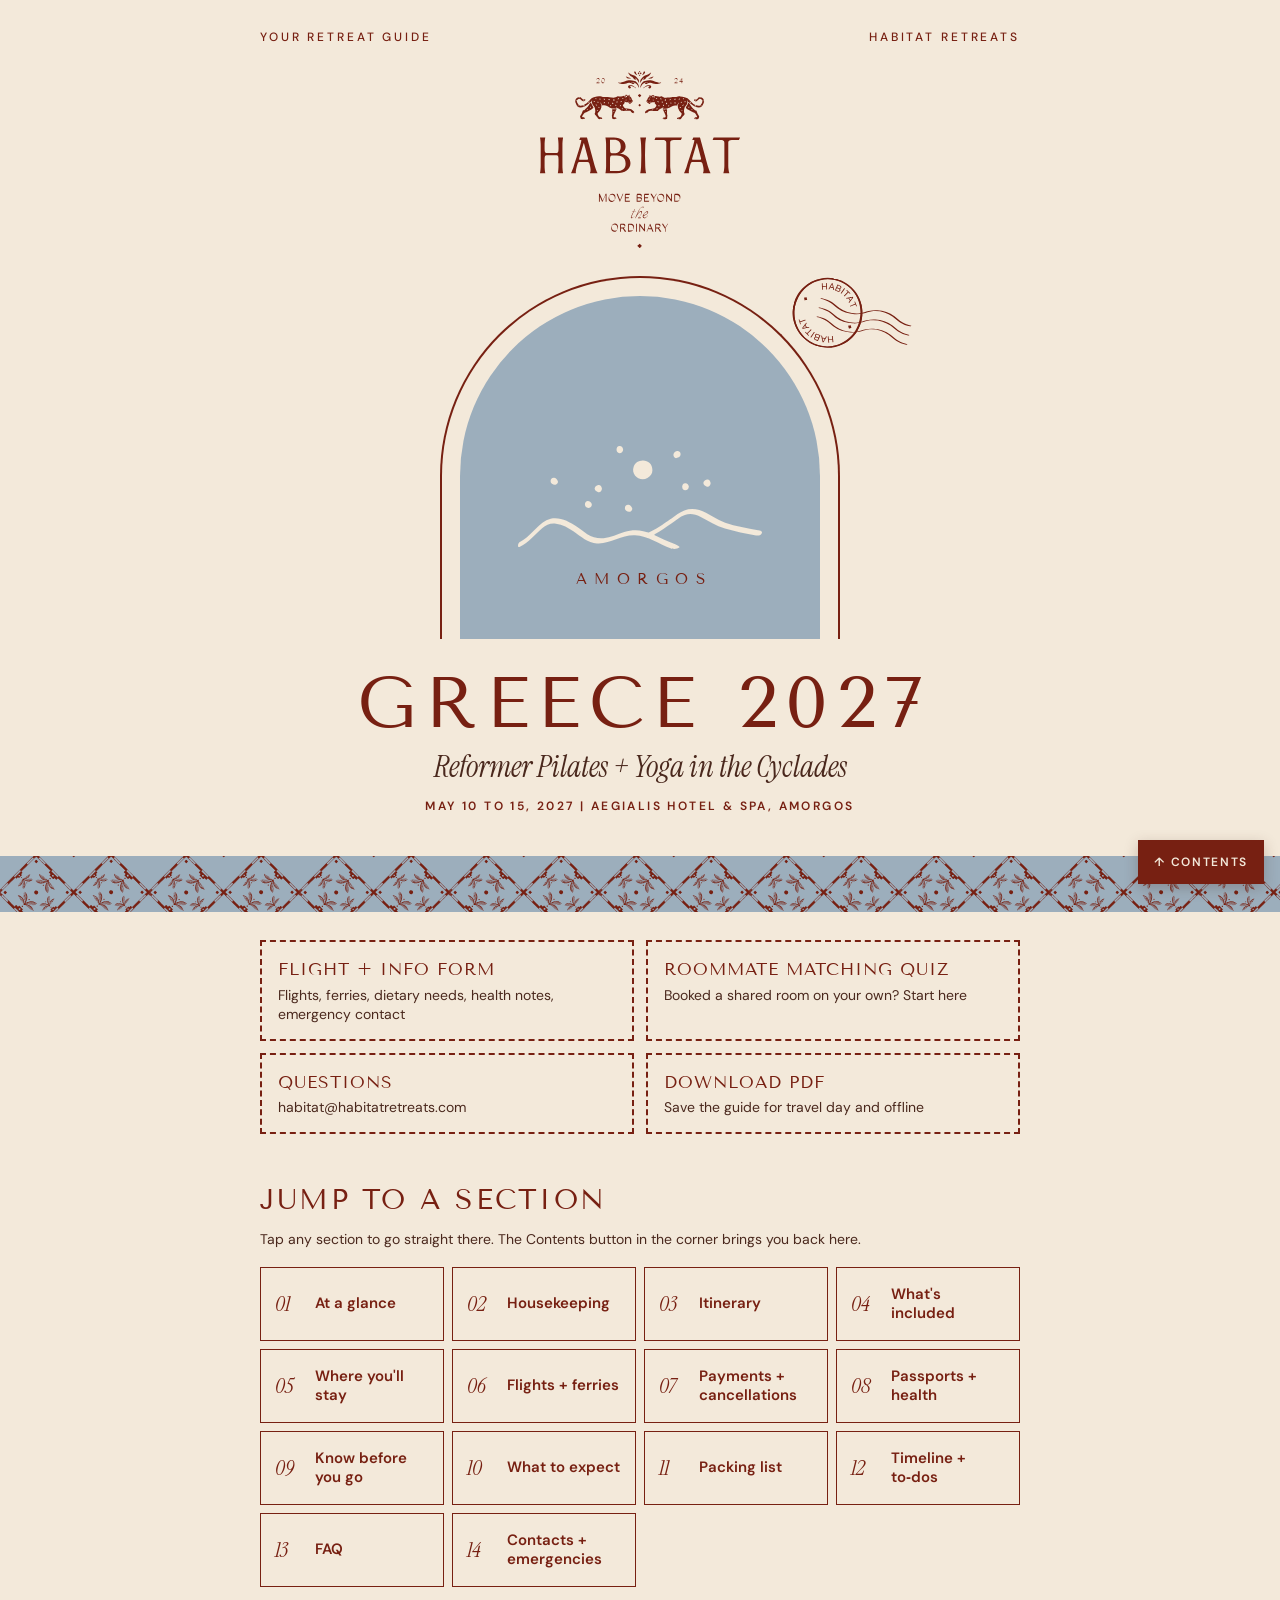
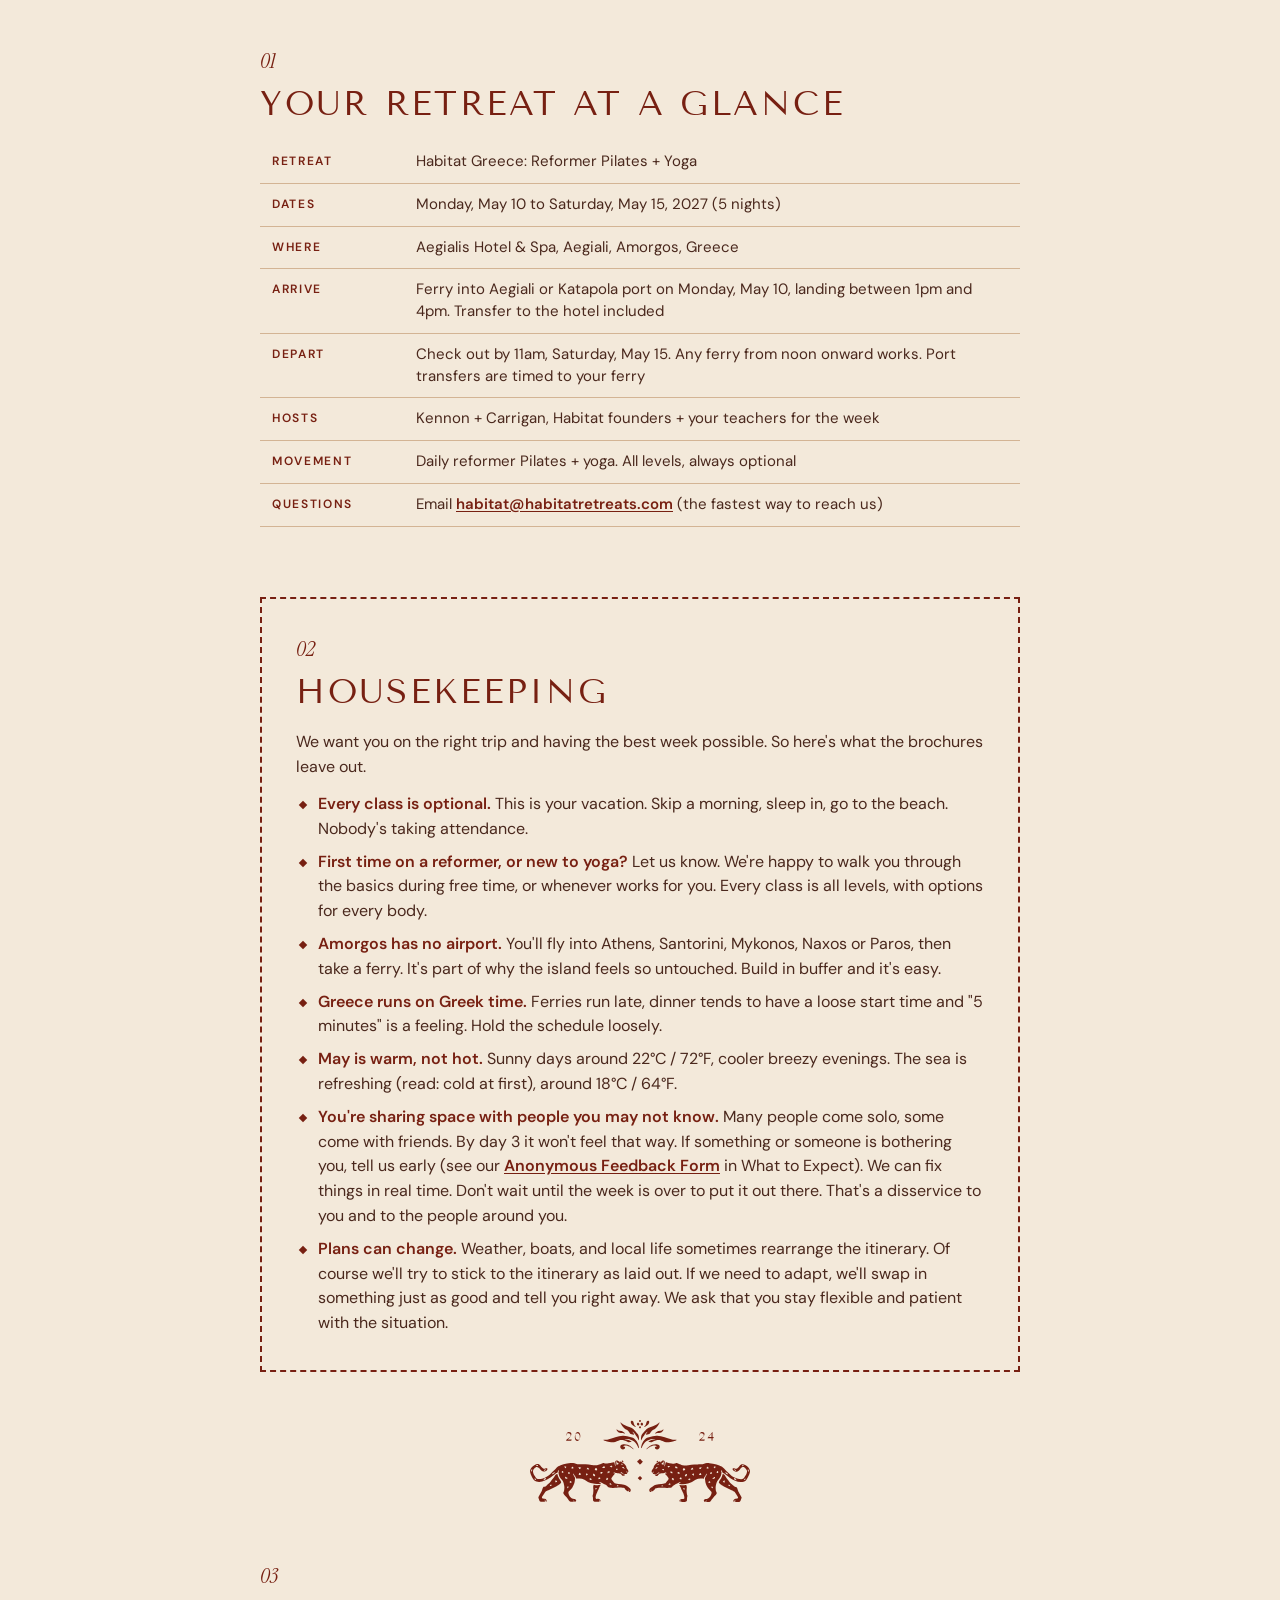
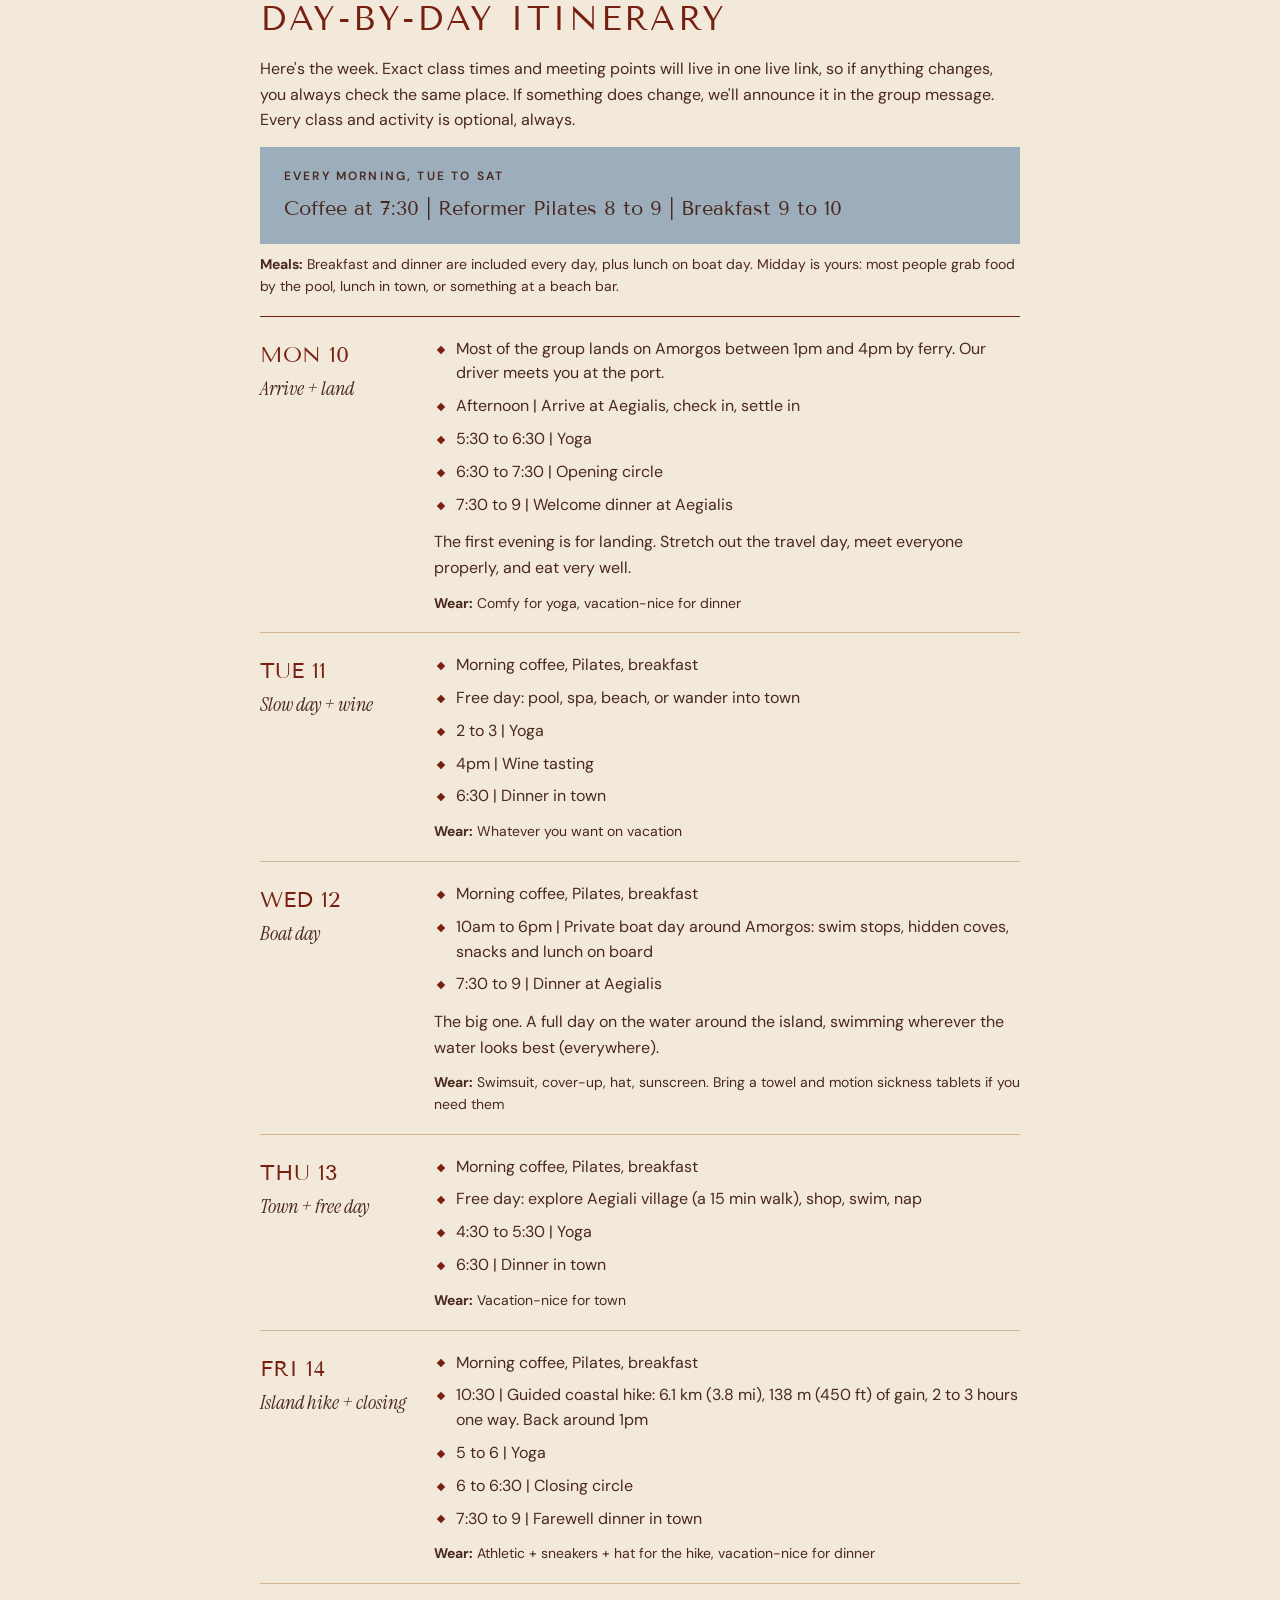
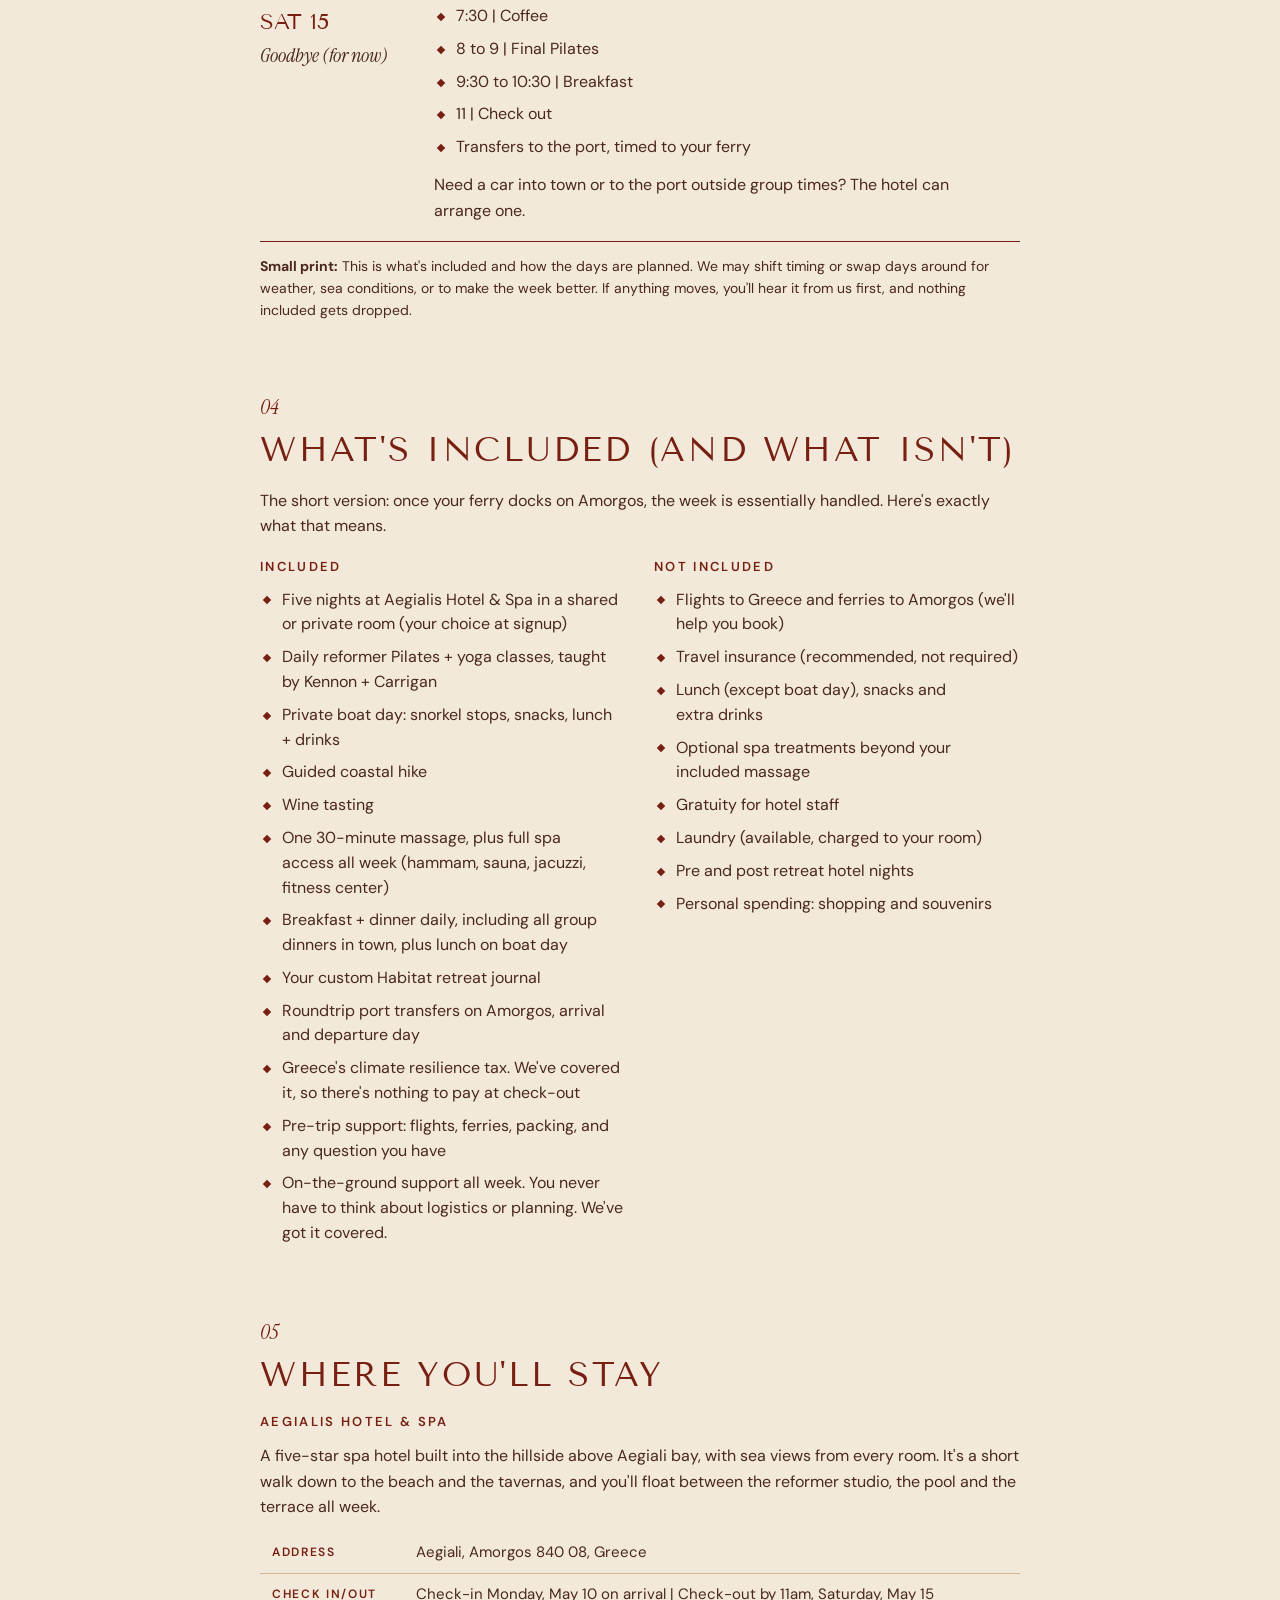
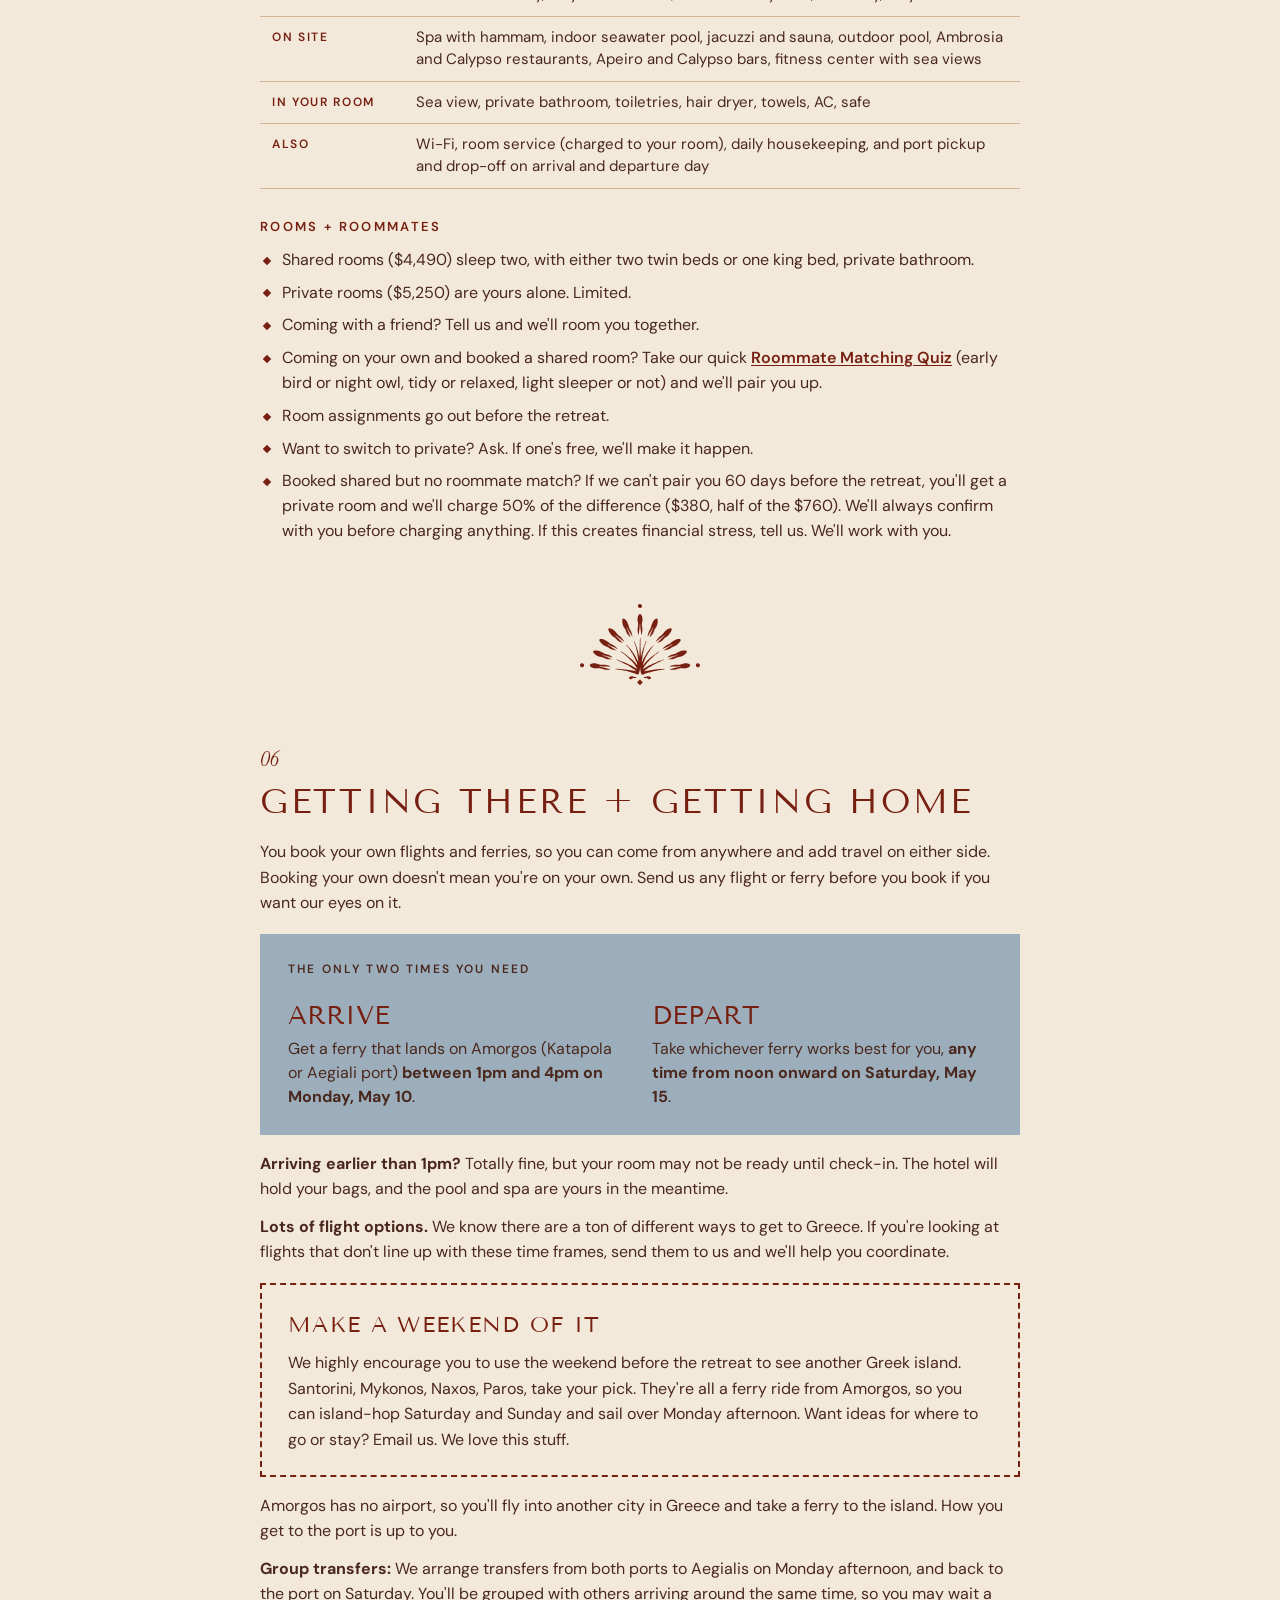
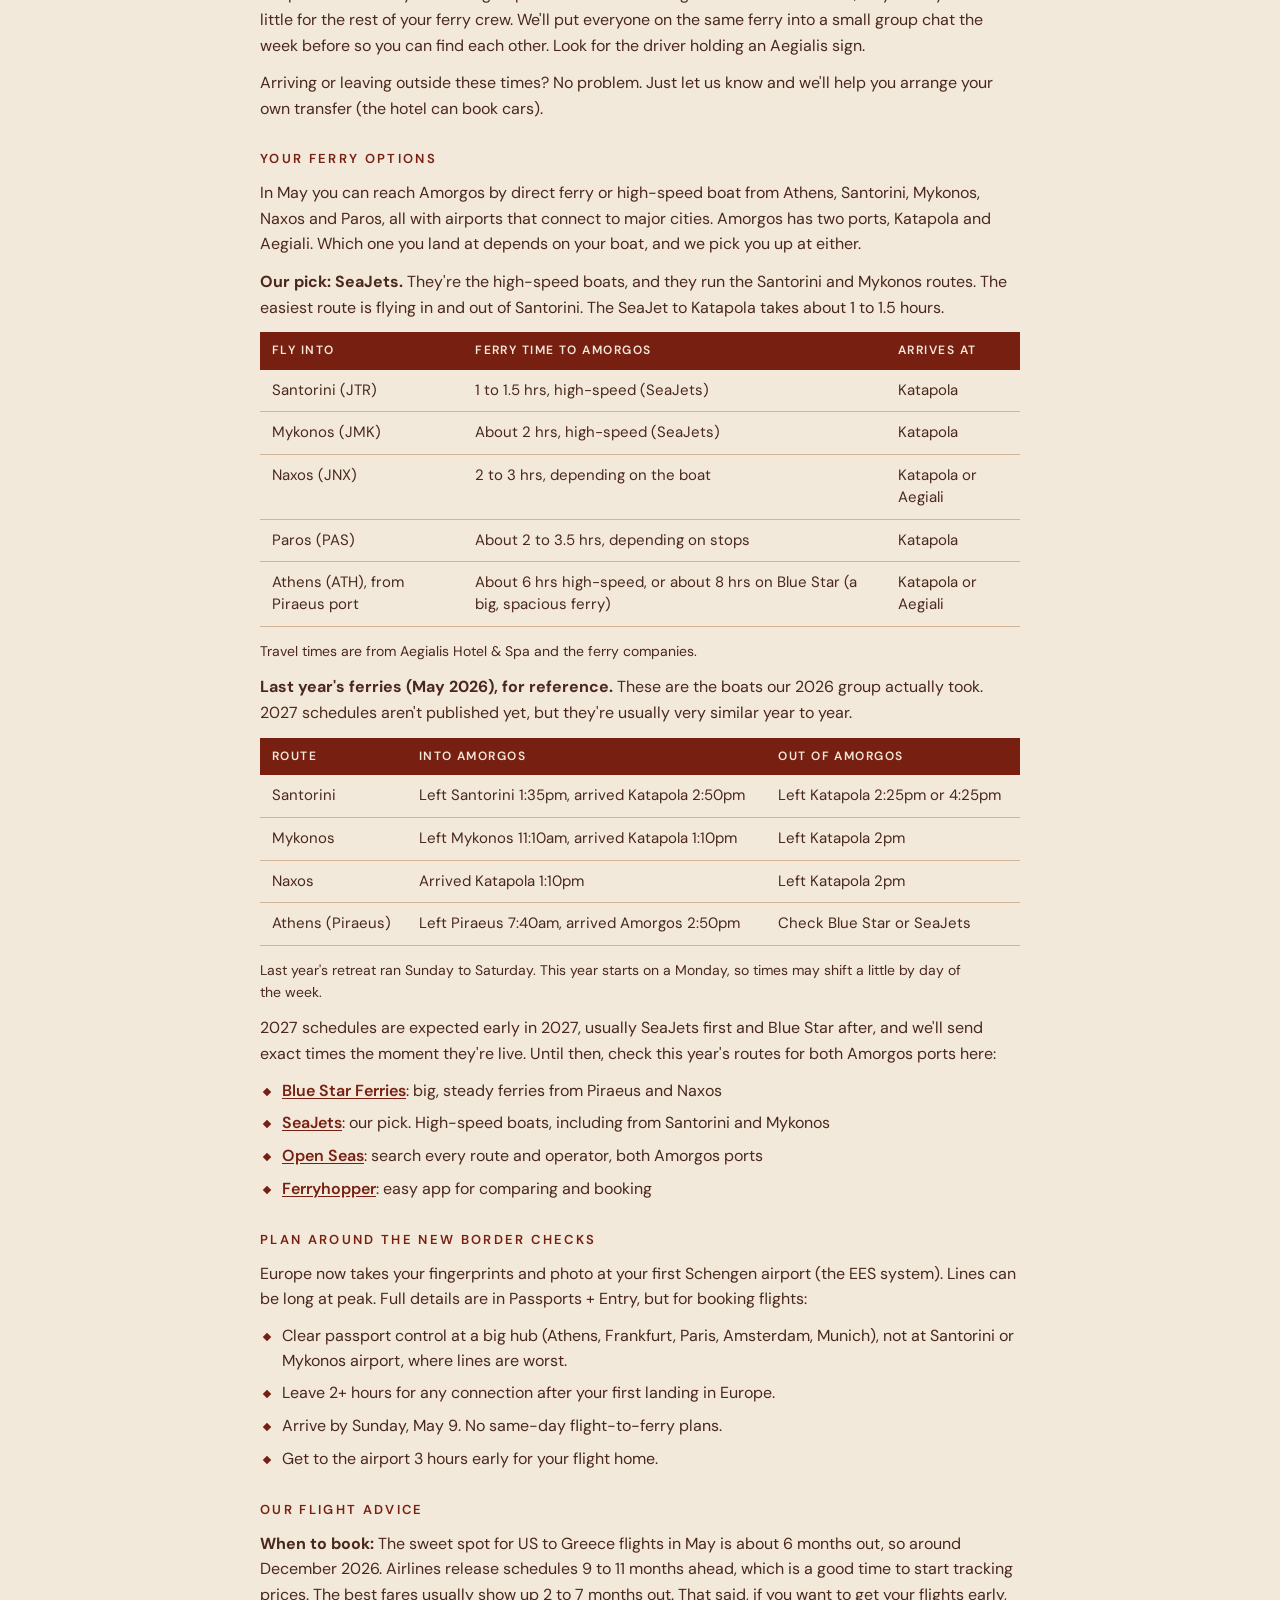
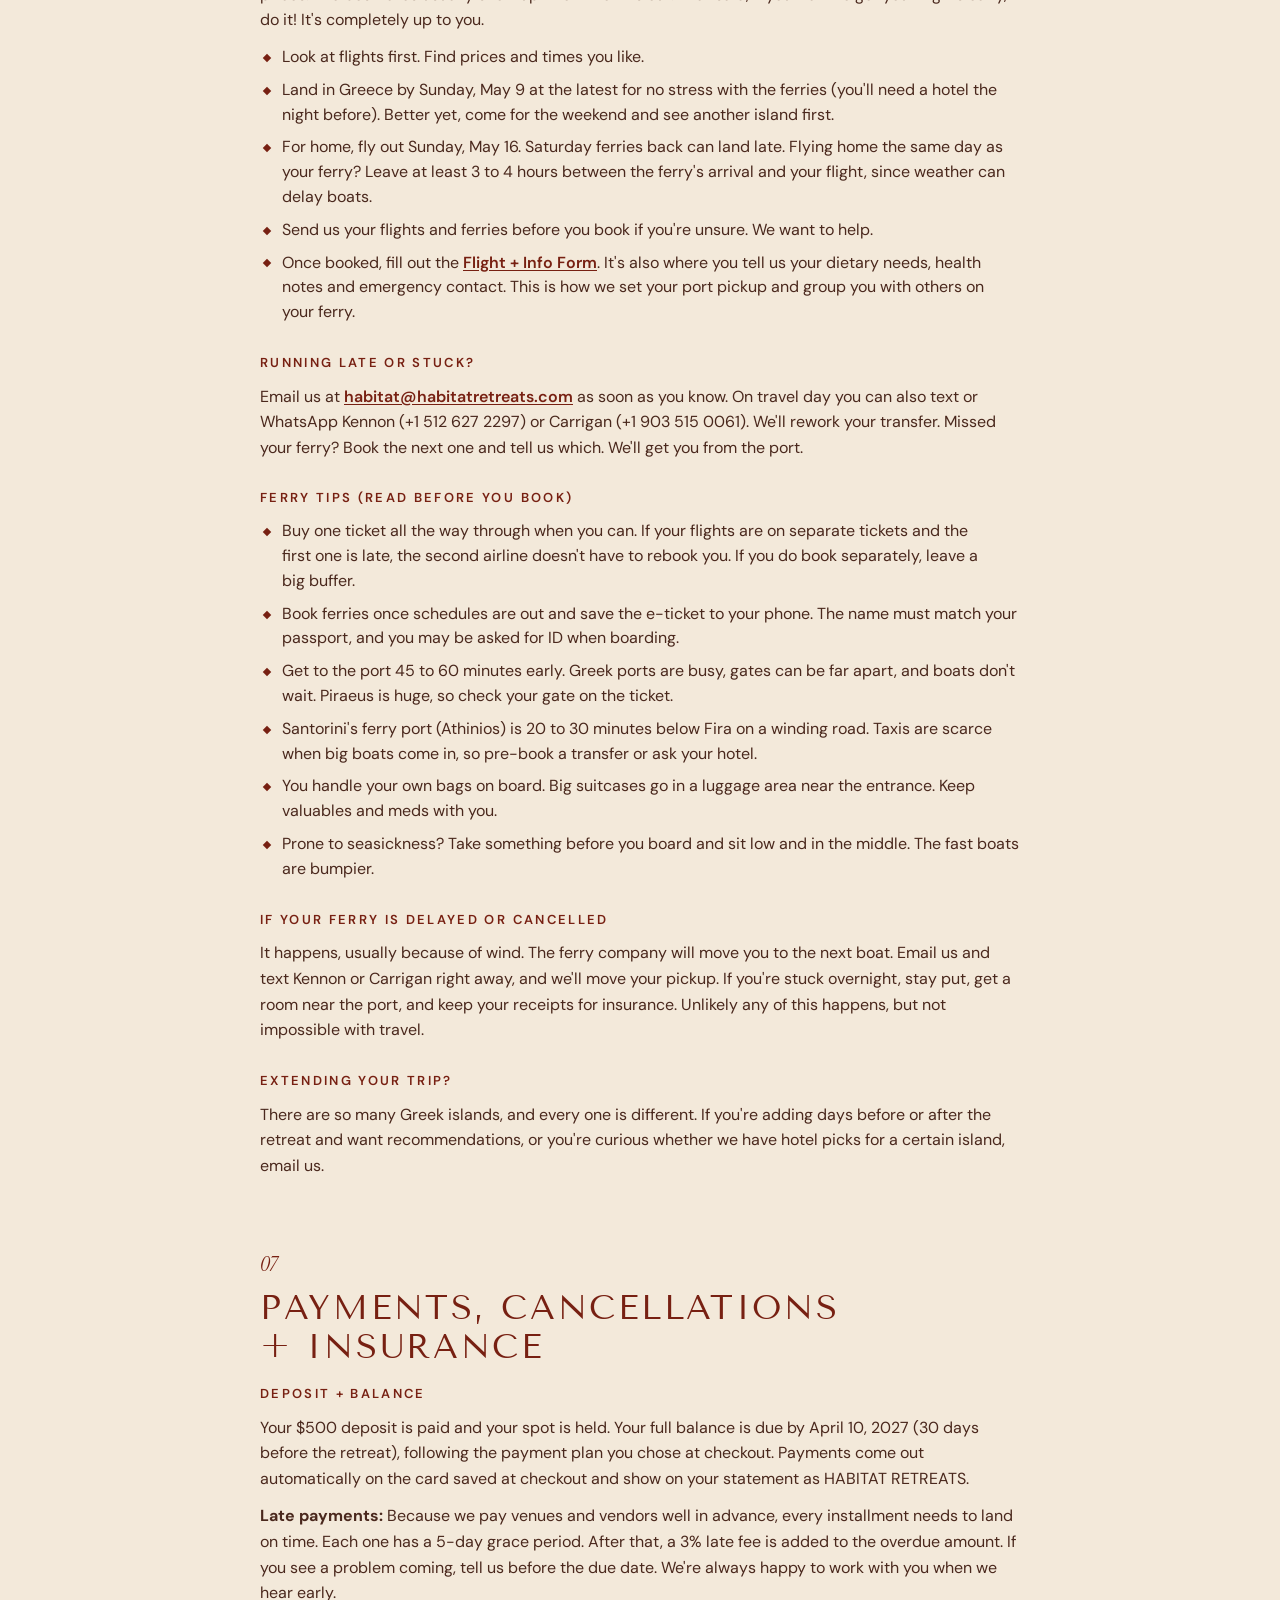
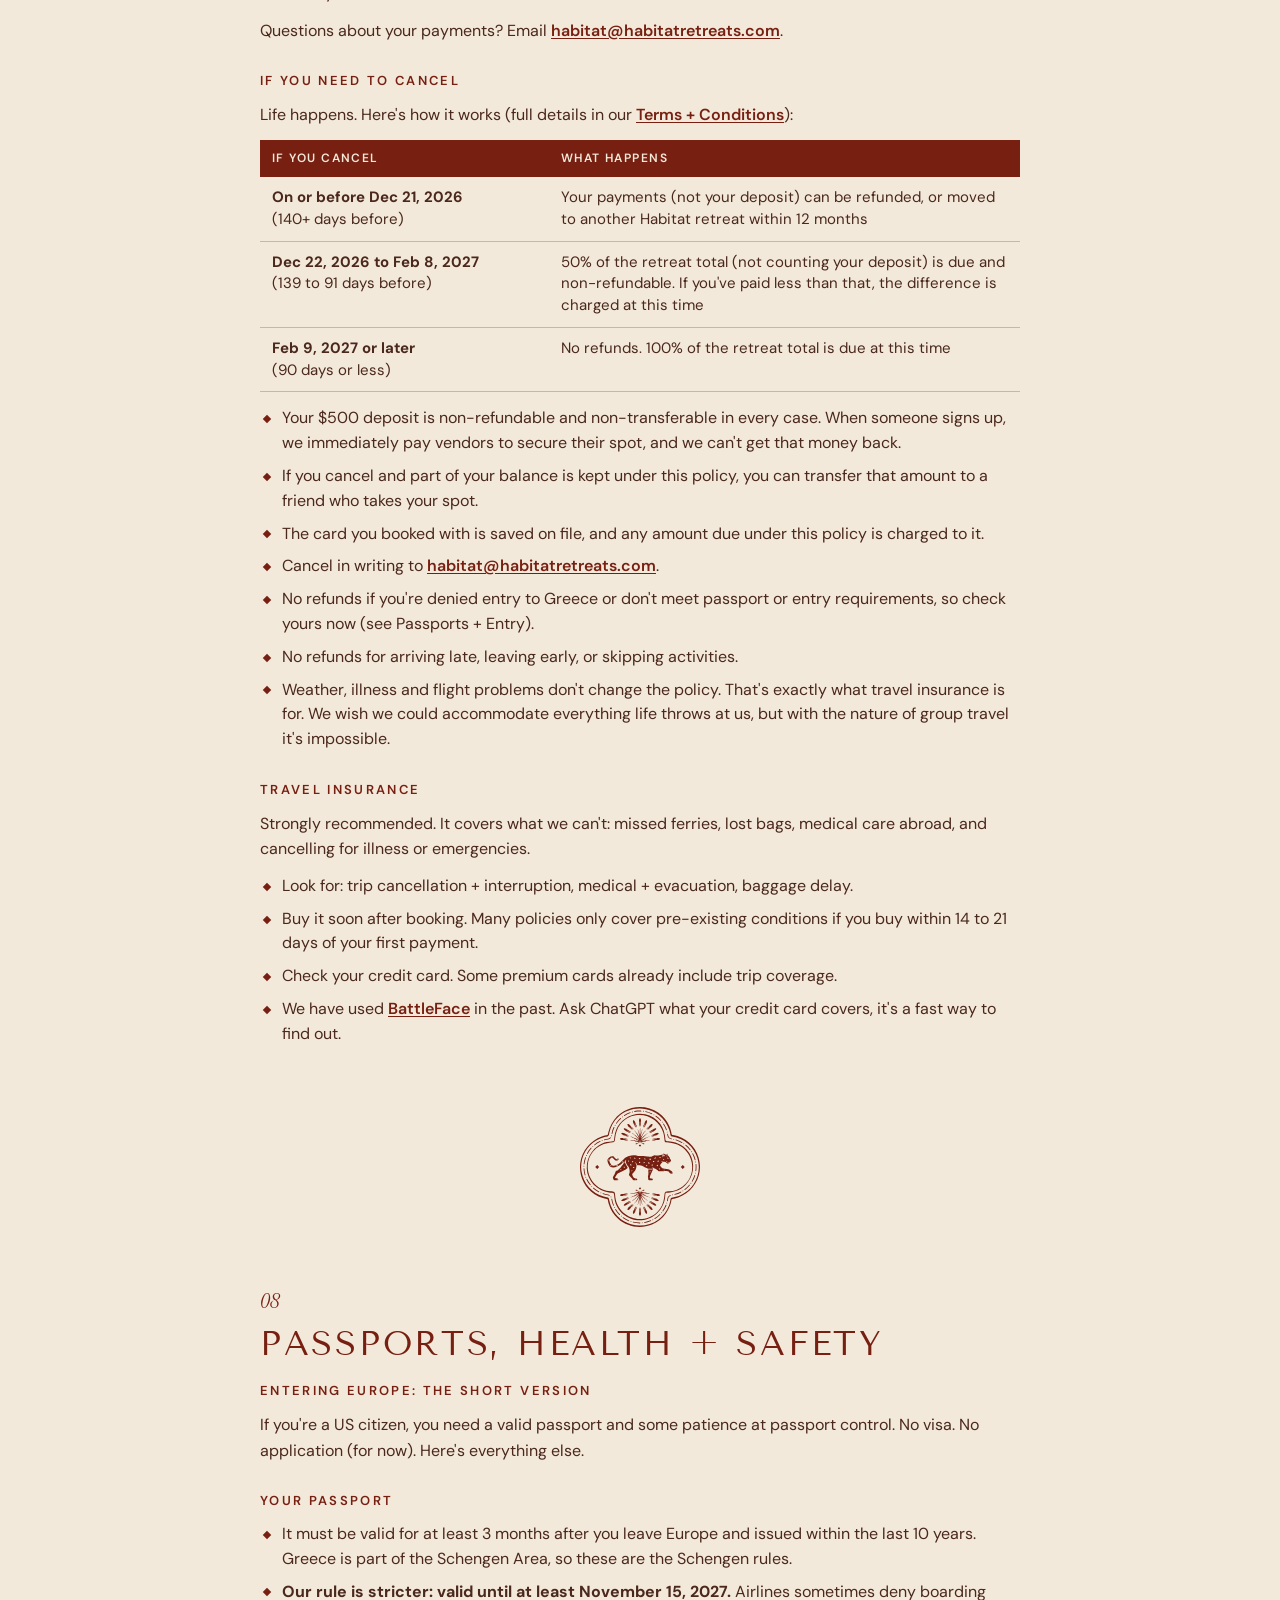
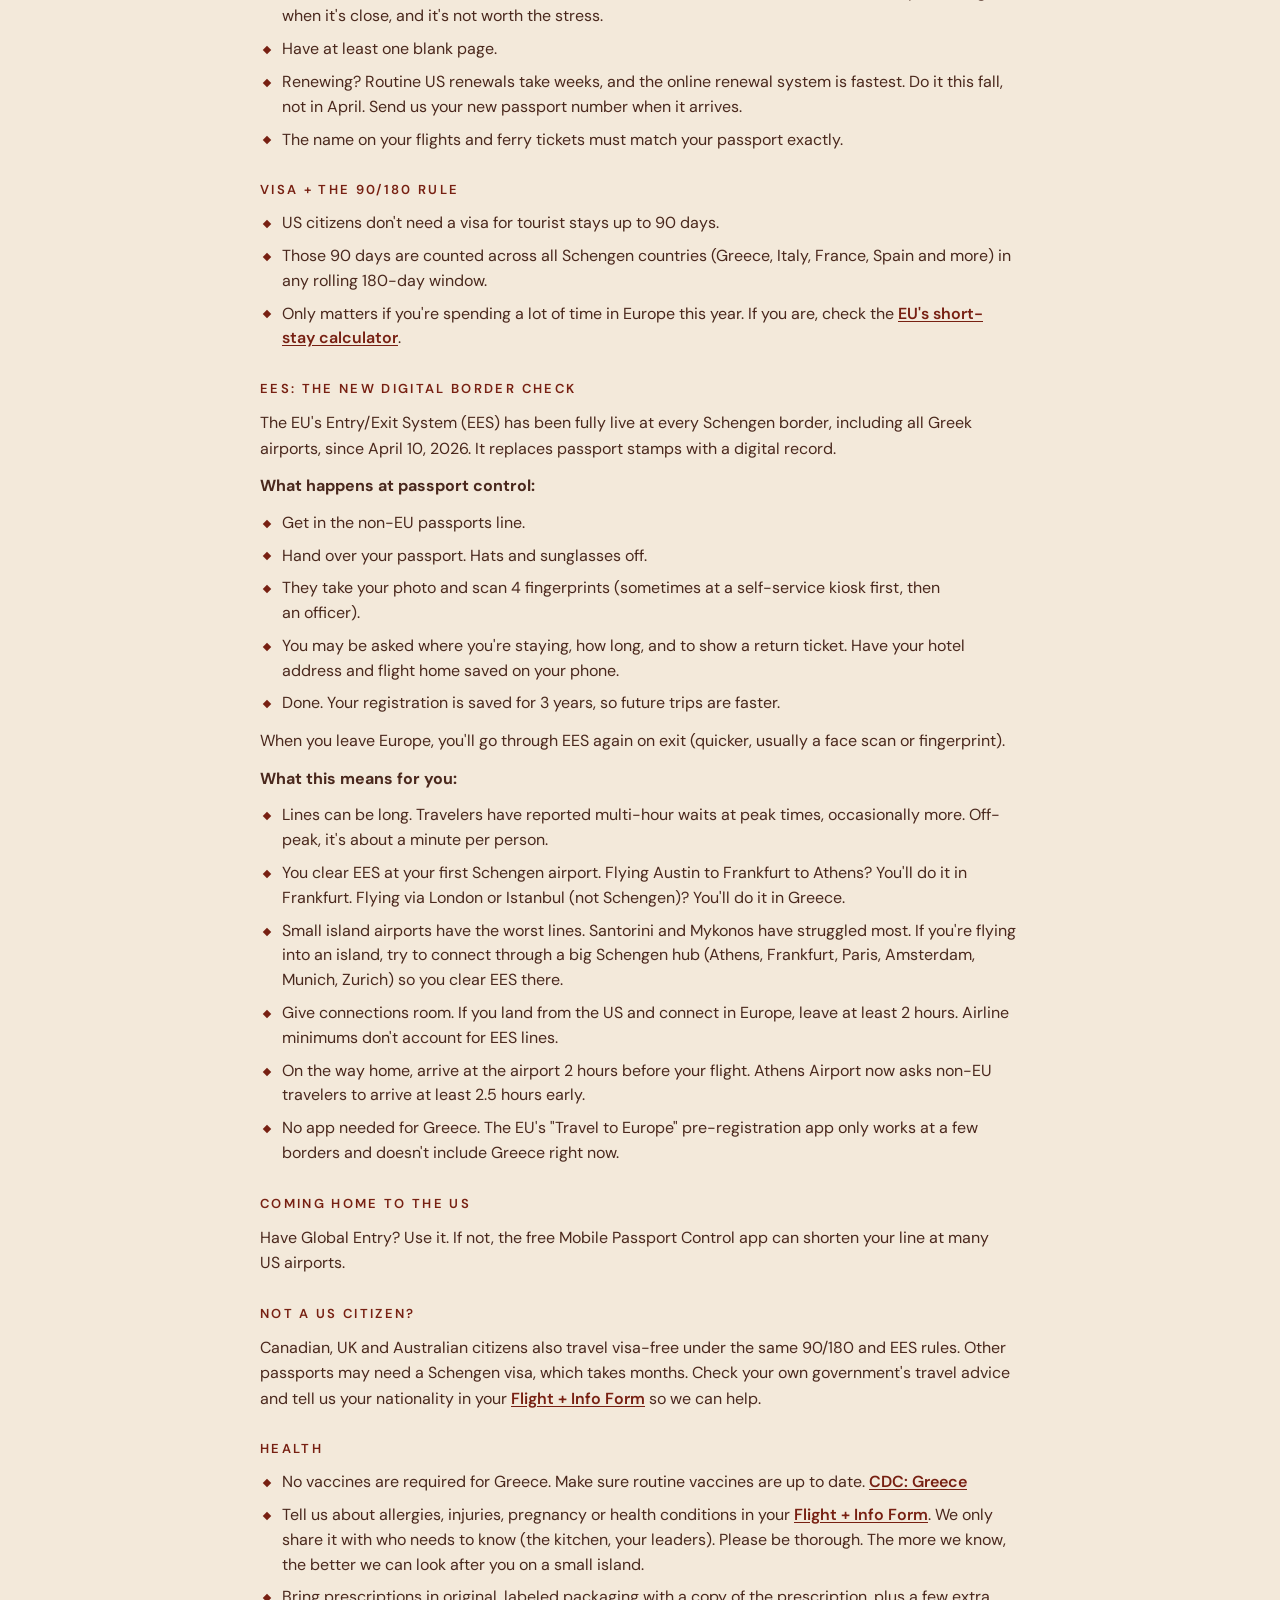
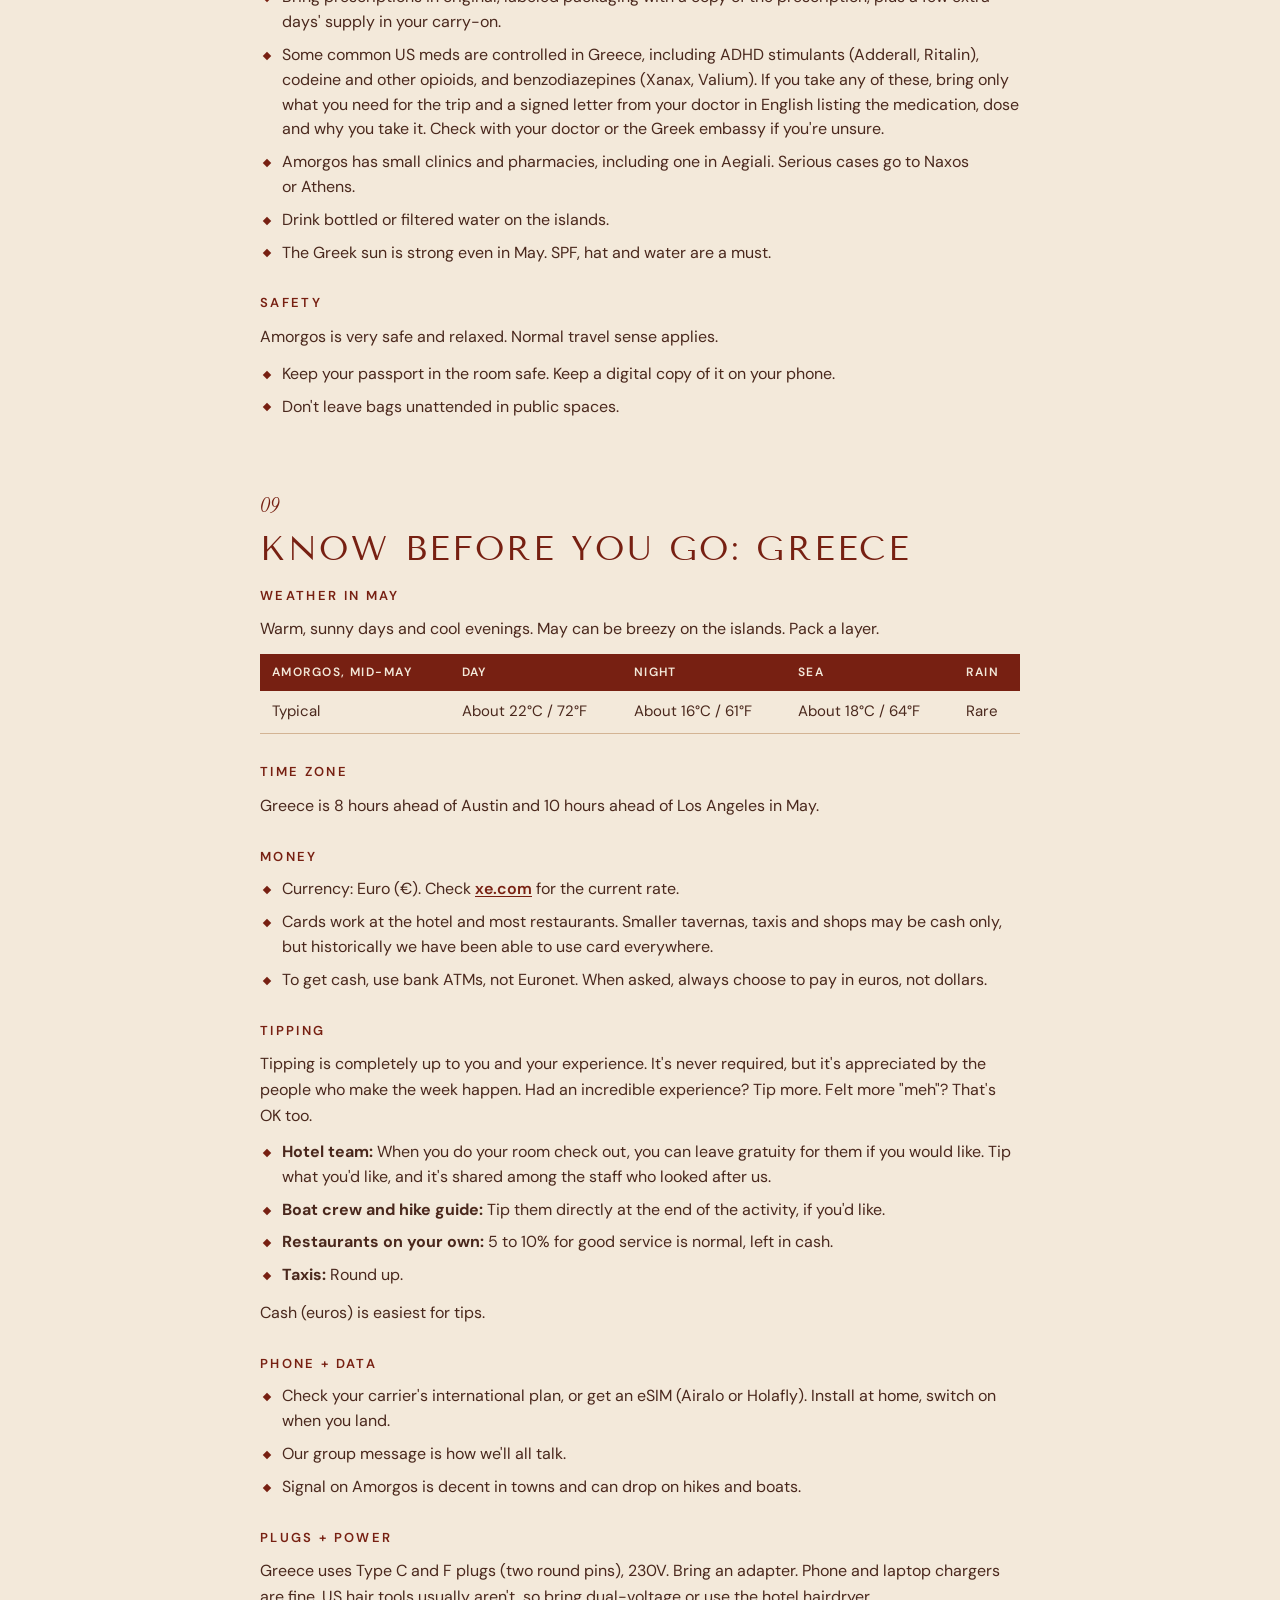
==== greece-2027/index.html @ b8f47cea "Add jump-to-section grid and back to contents button Co-Authored-By: Claude Opus 5.5 <noreply@anthro" ====
<!doctype html>
<html lang="en">
<head>
<meta charset="utf-8">
<meta name="viewport" content="width=device-width, initial-scale=1, viewport-fit=cover">
<meta name="robots" content="noindex, nofollow">
<meta name="description" content="Your guide to Habitat's Greece 2027 retreat on Amorgos.">
<meta property="og:title" content="Habitat Greece 2027 | Retreat Guide">
<meta property="og:description" content="Reformer Pilates + Yoga in the Cyclades. May 10 to 15, 2027.">
<link rel="icon" href="[data-uri]">
<title>Habitat Greece 2027 Guide</title>

<link rel="preconnect" href="https://fonts.googleapis.com">
<link rel="stylesheet" href="https://fonts.googleapis.com/css2?family=DM+Sans:opsz,wght@9..40,400;9..40,500;9..40,600&family=Instrument+Serif:ital@0;1&family=Tenor+Sans&display=swap">
<style>
/* Layout: one reading column on linen, Cycladic arch hero, stamp-dashed callouts, red clay footer band. Single light brand theme by choice. */
:root{
  --linen:#F3E9DA; --clay:#772012; --walnut:#4A281D; --sky:#9CAEBC; --sand:#D3B494;
  --display:'Tenor Sans','Optima','Gill Sans',sans-serif;
  --accent-serif:'Instrument Serif',Georgia,'Times New Roman',serif;
  --body:'DM Sans','Helvetica Neue',Arial,sans-serif;
  color-scheme:light;
}
html{background:var(--linen)}
body{background:var(--linen);color:var(--walnut);font-family:var(--body);font-size:16px;line-height:1.6;-webkit-text-size-adjust:100%}
body::before{content:"";position:fixed;inset:0 0 auto;height:env(safe-area-inset-top,0px);z-index:10;background:var(--linen)}
.wrap{max-width:760px;margin:0 auto;padding-left:max(16px,env(safe-area-inset-left,0px));padding-right:max(16px,env(safe-area-inset-right,0px))}
a{color:var(--clay);font-weight:600;text-decoration:underline;text-underline-offset:2px}
a:hover{color:var(--walnut)}
a:focus-visible{outline:2px solid var(--clay);outline-offset:2px}
.tile{background-color:var(--sky);background-image:url([data-uri]);background-size:150px 150px;background-repeat:repeat}

/* hero */
.hero{overflow-x:clip;display:flex;flex-direction:column;align-items:center;text-align:center;padding-block:28px 40px}
.topline{display:flex;justify-content:space-between;width:100%;font-size:12px;letter-spacing:.24em;text-transform:uppercase;font-weight:500;color:var(--clay)}
.hero .logo{width:min(200px,50vw);margin-top:24px}
.arch{position:relative;margin-top:28px;width:min(400px,78vw);aspect-ratio:440/400;max-width:100%}
.arch .ring{position:absolute;inset:0;border-radius:999px 999px 0 0;border:2px solid var(--clay);border-bottom:none}
.arch .in{position:absolute;left:5%;right:5%;top:5.5%;bottom:0;border-radius:999px 999px 0 0;background:var(--sky);display:flex;flex-direction:column;align-items:center;justify-content:flex-end;padding-bottom:12%}
.arch .in img{width:68%}
.arch .in span{margin-top:18px;font-family:var(--display);font-size:clamp(11px,2.6vw,15px);letter-spacing:.5em;padding-left:.5em;color:var(--clay)}
.arch .stamp{position:absolute;right:-18%;top:2%;width:30%;transform:rotate(12deg)}
.hero h1{margin:28px 0 0;font-family:var(--display);font-weight:400;font-size:clamp(40px,9vw,72px);line-height:1;letter-spacing:.12em;padding-left:.12em;color:var(--clay);text-wrap:balance}
.hero .sub{margin-top:10px;font-family:var(--accent-serif);font-style:italic;font-size:clamp(22px,4.5vw,30px);line-height:1.2}
.hero .when{margin-top:12px;font-size:12px;letter-spacing:.2em;text-transform:uppercase;font-weight:600;color:var(--clay)}
.band{height:56px}

/* quick links */
.quick{display:grid;grid-template-columns:repeat(auto-fit,minmax(min(300px,100%),1fr));gap:12px;padding-block:28px 8px}
.quick a{display:flex;flex-direction:column;gap:2px;border:2px dashed var(--clay);padding:14px 16px;text-decoration:none;color:var(--walnut);font-weight:400;min-height:44px}
.quick a b{font-family:var(--display);font-weight:400;font-size:17px;letter-spacing:.06em;color:var(--clay);text-transform:uppercase}
.quick a span{font-size:14px;line-height:1.4}
.quick a:hover{background:rgba(119,32,18,.06)}
.qcard{display:flex;flex-direction:column;gap:2px;border:2px dashed var(--clay);padding:14px 16px}
.qcard b{font-family:var(--display);font-weight:400;font-size:17px;letter-spacing:.06em;color:var(--clay);text-transform:uppercase}
.qcard #qemail{font-size:14px;line-height:1.4;user-select:all;word-break:break-all}
.qrow{display:flex;flex-wrap:wrap;gap:8px;margin-top:10px}
.qrow button,.qrow a{min-height:40px;padding:0 14px;display:inline-flex;align-items:center;font:600 13px/1 var(--body);letter-spacing:.08em;text-transform:uppercase;border:1px solid var(--clay);cursor:pointer;text-decoration:none}
.qrow button{background:var(--clay);color:var(--linen)}
.qrow a{background:transparent;color:var(--clay)}
.qrow button:focus-visible{outline:2px solid var(--clay);outline-offset:2px}

/* contents */
.toc{margin-top:36px;scroll-margin-top:16px}
.toc .lbl{font-family:var(--display);font-size:clamp(22px,4vw,28px);letter-spacing:.08em;text-transform:uppercase;color:var(--clay);margin-bottom:6px}
.toc .hint{font-size:14px;margin:0 0 16px}
.toc nav{display:grid;grid-template-columns:repeat(auto-fill,minmax(min(160px,100%),1fr));gap:8px}
@media (max-width:620px){.toc nav a{gap:10px;padding:8px 10px;font-size:14px}.toc nav a i{font-size:19px;min-width:22px}}
.toc nav a{display:flex;align-items:center;gap:14px;min-height:52px;padding:10px 14px;border:1px solid var(--clay);text-decoration:none;color:var(--clay);font-weight:600;font-size:15px;line-height:1.25;background:transparent;transition:background .15s,color .15s}
.toc nav a i{font-style:italic;font-family:var(--accent-serif);font-weight:400;font-size:22px;line-height:1;min-width:26px}
.toc nav a:hover,.toc nav a:focus-visible{background:var(--clay);color:var(--linen)}
.totop{position:fixed;right:max(16px,env(safe-area-inset-right,0px));bottom:calc(16px + env(safe-area-inset-bottom,0px));z-index:20;display:inline-flex;align-items:center;gap:8px;min-height:44px;padding:0 16px;background:var(--clay);color:var(--linen);font:600 12px/1 var(--body);letter-spacing:.14em;text-transform:uppercase;text-decoration:none;box-shadow:0 4px 14px rgba(74,40,29,.25)}
.totop:hover{color:var(--linen);background:var(--walnut)}

/* guide body (shared with the print design) */
.g{width:auto !important;padding:0 !important;background:transparent !important}
.g p{margin:0 0 12px;font-size:16px;line-height:1.6;text-wrap:pretty}
.g h2{margin:0 0 18px;font-family:var(--display);font-weight:400;font-size:clamp(26px,5vw,34px);line-height:1.15;letter-spacing:.08em;text-transform:uppercase;color:var(--clay);text-wrap:balance}
.g h3{margin:28px 0 10px;font-size:13px;font-weight:600;letter-spacing:.18em;text-transform:uppercase;color:var(--clay)}
.g .eb{display:block;margin-bottom:6px;font-family:var(--accent-serif);font-style:italic;font-size:22px;color:var(--clay)}
.g ul{list-style:none;margin:0 0 12px;padding:0}
.g li{position:relative;padding-left:22px;margin:0 0 8px;line-height:1.55;text-wrap:pretty}
.g li::before{content:'';position:absolute;left:4px;top:.62em;width:6px;height:6px;background:var(--clay);transform:rotate(45deg)}
.tw{overflow-x:auto;margin:4px 0 14px}
.g table,.ctw table{width:100%;border-collapse:collapse;font-size:15px;line-height:1.45;min-width:460px}
.g .kv{min-width:0}
.g th,.ctw th{background:var(--clay);color:var(--linen);text-align:left;padding:10px 12px;font-size:12px;font-weight:600;letter-spacing:.12em;text-transform:uppercase}
.g td,.ctw td{border-bottom:1px solid var(--sand);padding:10px 12px;vertical-align:top}
.g .kv td:first-child{width:120px;font-weight:600;color:var(--clay);font-size:12px;letter-spacing:.14em;text-transform:uppercase;padding-top:12px}
.g .sec{padding-top:56px;scroll-margin-top:16px}
.g .div{display:flex;justify-content:center;padding-top:48px}
.g .note{font-size:14px;line-height:1.55}
.g .q{font-weight:600;color:var(--clay)}
.g img{max-width:100%}

/* contacts + footer */
.contacts{padding-block:64px 40px}
.contacts h2{margin:0 0 18px;font-family:var(--display);font-weight:400;font-size:clamp(26px,5vw,34px);letter-spacing:.08em;color:var(--clay)}
.ctw{overflow-x:auto}
.ctw a{word-break:break-all}
.foot{background:var(--clay);color:var(--linen)}
.foot .wrap{display:flex;flex-wrap:wrap;align-items:center;gap:28px 44px;padding-block:40px}
.foot img{height:200px;width:auto}
.foot .t{display:flex;flex-direction:column;gap:10px;min-width:0;flex:1 1 260px}
.foot .big{font-family:var(--accent-serif);font-style:italic;font-size:clamp(28px,5vw,36px);line-height:1.15}
.foot .xx{font-family:var(--display);font-size:20px;letter-spacing:.12em}
.foot .small{font-size:14px}

@media (max-width:620px){
  .g [style*="grid-template-columns"]{grid-template-columns:minmax(0,1fr) !important;gap:8px !important}
  .g .sec{padding-top:44px}
  .g [style*="padding: 32px 34px"]{padding:22px 18px 12px !important}
  .g .kv td:first-child{width:92px}
  .foot img{height:150px}
}
@media (prefers-reduced-motion:reduce){html{scroll-behavior:auto}}
html{scroll-behavior:smooth}
body{margin:0}
img{max-width:100%}
</style>
</head>
<body>

<header class="wrap hero">
  <div class="topline"><span>Your retreat guide</span><span>Habitat Retreats</span></div>
  <img class="logo" src="[data-uri]" alt="Habitat. Move beyond the ordinary.">
  <div class="arch">
    <div class="ring"></div>
    <div class="in"><img src="[data-uri]" alt="" aria-hidden="true"><span>AMORGOS</span></div>
    <img class="stamp" src="[data-uri]" alt="" aria-hidden="true">
  </div>
  <h1>GREECE 2027</h1>
  <div class="sub">Reformer Pilates + Yoga in the Cyclades</div>
  <div class="when">May 10 to 15, 2027 | Aegialis Hotel &amp; Spa, Amorgos</div>
</header>
<div class="band tile" aria-hidden="true"></div>

<main class="wrap">
  <div class="quick">
    <a href="https://docs.google.com/forms/d/e/1FAIpQLSdge0zXwREFwfIdyfeRZv0gb27XzXF15d18PL1EZtjag3X5HQ/viewform" target="_blank" rel="noopener"><b>Flight + Info Form</b><span>Flights, ferries, dietary needs, health notes, emergency contact</span></a>
    <a href="https://docs.google.com/forms/d/e/1FAIpQLSe7u2kuV1fyHj5GzP_kXplLgOZrj8qUxyGzDWy-2w_G9Jx1SQ/viewform" target="_blank" rel="noopener"><b>Roommate Matching Quiz</b><span>Booked a shared room on your own? Start here</span></a>
    <a href="mailto:habitat@habitatretreats.com?subject=Greece%202027%20question"><b>Questions</b><span>habitat@habitatretreats.com</span></a>
    <a href="Habitat_Greece_2027_Retreat_Guide.pdf" download><b>Download PDF</b><span>Save the guide for travel day and offline</span></a>
  </div>
  <div class="toc" id="contents">
    <div class="lbl">Jump to a section</div>
    <p class="hint">Tap any section to go straight there. The Contents button in the corner brings you back here.</p>
    <nav><a href="#your-retreat-at-a-glance"><i>01</i><span>At a glance</span></a><a href="#housekeeping"><i>02</i><span>Housekeeping</span></a><a href="#day-by-day-itinerary"><i>03</i><span>Itinerary</span></a><a href="#what-s-included-and-what-isn"><i>04</i><span>What's included</span></a><a href="#where-you-ll-stay"><i>05</i><span>Where you'll stay</span></a><a href="#getting-there-getting-home"><i>06</i><span>Flights + ferries</span></a><a href="#payments-cancellations-insur"><i>07</i><span>Payments + cancellations</span></a><a href="#passports-health-safety"><i>08</i><span>Passports + health</span></a><a href="#know-before-you-go-greece"><i>09</i><span>Know before you go</span></a><a href="#what-to-expect-on-retreat"><i>10</i><span>What to expect</span></a><a href="#packing-list"><i>11</i><span>Packing list</span></a><a href="#your-timeline-to-do-list"><i>12</i><span>Timeline + to&#8209;dos</span></a><a href="#faq"><i>13</i><span>FAQ</span></a><a href="#contacts"><i>14</i><span>Contacts + emergencies</span></a></nav>
  </div>
  <div class="g">

<!-- AT A GLANCE -->
<div class="sec" id="your-retreat-at-a-glance">
<span class="eb">01</span>
<h2>Your retreat at a glance</h2>
<div class="tw"><table class="kv">
<tr><td>Retreat</td><td>Habitat Greece: Reformer Pilates + Yoga</td></tr>
<tr><td>Dates</td><td>Monday, May 10 to Saturday, May 15, 2027 (5 nights)</td></tr>
<tr><td>Where</td><td>Aegialis Hotel &amp; Spa, Aegiali, Amorgos, Greece</td></tr>
<tr><td>Arrive</td><td>Ferry into Aegiali or Katapola port on Monday, May 10, landing between 1pm and 4pm. Transfer to the hotel included</td></tr>
<tr><td>Depart</td><td>Check out by 11am, Saturday, May 15. Any ferry from noon onward works. Port transfers are timed to your ferry</td></tr>
<tr><td>Hosts</td><td>Kennon + Carrigan, Habitat founders + your teachers for the week</td></tr>
<tr><td>Movement</td><td>Daily reformer Pilates + yoga. All levels, always optional</td></tr>
<tr><td>Questions</td><td>Email <a href="mailto:habitat@habitatretreats.com">habitat@habitatretreats.com</a> (the fastest way to reach us)</td></tr>
</table></div>
</div>

<!-- STRAIGHT TALK -->
<div class="sec" id="housekeeping">
<div style="border: 2px dashed #772012; padding: 32px 34px 22px">
<span class="eb">02</span>
<h2>Housekeeping</h2>
<p>We want you on the right trip and having the best week possible. So here's what the brochures leave out.</p>
<ul>
<li><span class="q">Every class is optional.</span> This is your vacation. Skip a morning, sleep in, go to the beach. Nobody's taking attendance.</li>
<li><span class="q">First time on a reformer, or new to yoga?</span> Let us know. We're happy to walk you through the basics during free time, or whenever works for you. Every class is all levels, with options for every body.</li>
<li><span class="q">Amorgos has no airport.</span> You'll fly into Athens, Santorini, Mykonos, Naxos or Paros, then take a ferry. It's part of why the island feels so untouched. Build in buffer and it's easy.</li>
<li><span class="q">Greece runs on Greek time.</span> Ferries run late, dinner tends to have a loose start time and "5 minutes" is a feeling. Hold the schedule loosely.</li>
<li><span class="q">May is warm, not hot.</span> Sunny days around 22°C / 72°F, cooler breezy evenings. The sea is refreshing (read: cold at first), around 18°C / 64°F.</li>
<li><span class="q">You're sharing space with people you may not know.</span> Many people come solo, some come with friends. By day 3 it won't feel that way. If something or someone is bothering you, tell us early (see our <a href="https://docs.google.com/forms/d/e/1FAIpQLSdhxK-NMTiS4dZI3Ii6eDYjHri0FCyWcgNDHn8eDjxqHDwxAQ/viewform">Anonymous Feedback Form</a> in What to Expect). We can fix things in real time. Don't wait until the week is over to put it out there. That's a disservice to you and to the people around you.</li>
<li><span class="q">Plans can change.</span> Weather, boats, and local life sometimes rearrange the itinerary. Of course we'll try to stick to the itinerary as laid out. If we need to adapt, we'll swap in something just as good and tell you right away. We ask that you stay flexible and patient with the situation.</li>
</ul>
</div>
</div>

<div class="div"><img src="[data-uri]" alt="" aria-hidden="true" style="width: 220px; height: auto"></div>

<!-- ITINERARY -->
<div class="sec" id="day-by-day-itinerary">
<span class="eb">03</span>
<h2>Day-by-day itinerary</h2>
<p>Here's the week. Exact class times and meeting points will live in one live link, so if anything changes, you always check the same place. If something does change, we'll announce it in the group message. Every class and activity is optional, always.</p>
<div style="display: flex; flex-direction: column; gap: 6px; background: #9CAEBC; padding: 20px 24px; margin: 14px 0 10px; color: #4A281D">
<div style="font-size: 12px; letter-spacing: 0.18em; text-transform: uppercase; font-weight: 600; color: #4A281D">Every morning, Tue to Sat</div>
<div style="font-family: 'Tenor Sans', 'Optima', sans-serif; font-size: 20px; color: #4A281D">Coffee at 7:30 | Reformer Pilates 8 to 9 | Breakfast 9 to 10</div>
</div>
<p class="note"><b>Meals:</b> Breakfast and dinner are included every day, plus lunch on boat day. Midday is yours: most people grab food by the pool, lunch in town, or something at a beach bar.</p>

<div style="display: grid; grid-template-columns: 150px minmax(0, 1fr); gap: 24px; border-top: 1px solid #772012; padding: 20px 0 6px; margin-top: 18px">
<div><div style="font-family: 'Tenor Sans', 'Optima', sans-serif; font-size: 22px; color: #772012">MON 10</div><div style="font-family: 'Instrument Serif', Georgia, serif; font-style: italic; font-size: 20px; color: #4A281D">Arrive + land</div></div>
<div>
<ul>
<li>Most of the group lands on Amorgos between 1pm and 4pm by ferry. Our driver meets you at the port.</li>
<li>Afternoon | Arrive at Aegialis, check in, settle in</li>
<li>5:30 to 6:30 | Yoga</li>
<li>6:30 to 7:30 | Opening circle</li>
<li>7:30 to 9 | Welcome dinner at Aegialis</li>
</ul>
<p>The first evening is for landing. Stretch out the travel day, meet everyone properly, and eat very well.</p>
<p class="note"><b>Wear:</b> Comfy for yoga, vacation-nice for dinner</p>
</div>
</div>

<div style="display: grid; grid-template-columns: 150px minmax(0, 1fr); gap: 24px; border-top: 1px solid #D3B494; padding: 20px 0 6px">
<div><div style="font-family: 'Tenor Sans', 'Optima', sans-serif; font-size: 22px; color: #772012">TUE 11</div><div style="font-family: 'Instrument Serif', Georgia, serif; font-style: italic; font-size: 20px; color: #4A281D">Slow day + wine</div></div>
<div>
<ul>
<li>Morning coffee, Pilates, breakfast</li>
<li>Free day: pool, spa, beach, or wander into town</li>
<li>2 to 3 | Yoga</li>
<li>4pm | Wine tasting</li>
<li>6:30 | Dinner in town</li>
</ul>
<p class="note"><b>Wear:</b> Whatever you want on vacation</p>
</div>
</div>

<div style="display: grid; grid-template-columns: 150px minmax(0, 1fr); gap: 24px; border-top: 1px solid #D3B494; padding: 20px 0 6px">
<div><div style="font-family: 'Tenor Sans', 'Optima', sans-serif; font-size: 22px; color: #772012">WED 12</div><div style="font-family: 'Instrument Serif', Georgia, serif; font-style: italic; font-size: 20px; color: #4A281D">Boat day</div></div>
<div>
<ul>
<li>Morning coffee, Pilates, breakfast</li>
<li>10am to 6pm | Private boat day around Amorgos: swim stops, hidden coves, snacks and lunch on board</li>
<li>7:30 to 9 | Dinner at Aegialis</li>
</ul>
<p>The big one. A full day on the water around the island, swimming wherever the water looks best (everywhere).</p>
<p class="note"><b>Wear:</b> Swimsuit, cover-up, hat, sunscreen. Bring a towel and motion sickness tablets if you need them</p>
</div>
</div>

<div style="display: grid; grid-template-columns: 150px minmax(0, 1fr); gap: 24px; border-top: 1px solid #D3B494; padding: 20px 0 6px">
<div><div style="font-family: 'Tenor Sans', 'Optima', sans-serif; font-size: 22px; color: #772012">THU 13</div><div style="font-family: 'Instrument Serif', Georgia, serif; font-style: italic; font-size: 20px; color: #4A281D">Town + free day</div></div>
<div>
<ul>
<li>Morning coffee, Pilates, breakfast</li>
<li>Free day: explore Aegiali village (a 15 min walk), shop, swim, nap</li>
<li>4:30 to 5:30 | Yoga</li>
<li>6:30 | Dinner in town</li>
</ul>
<p class="note"><b>Wear:</b> Vacation-nice for town</p>
</div>
</div>

<div style="display: grid; grid-template-columns: 150px minmax(0, 1fr); gap: 24px; border-top: 1px solid #D3B494; padding: 20px 0 6px">
<div><div style="font-family: 'Tenor Sans', 'Optima', sans-serif; font-size: 22px; color: #772012">FRI 14</div><div style="font-family: 'Instrument Serif', Georgia, serif; font-style: italic; font-size: 20px; color: #4A281D">Island hike + closing</div></div>
<div>
<ul>
<li>Morning coffee, Pilates, breakfast</li>
<li>10:30 | Guided coastal hike: 6.1 km (3.8 mi), 138 m (450 ft) of gain, 2 to 3 hours one way. Back around 1pm</li>
<li>5 to 6 | Yoga</li>
<li>6 to 6:30 | Closing circle</li>
<li>7:30 to 9 | Farewell dinner in town</li>
</ul>
<p class="note"><b>Wear:</b> Athletic + sneakers + hat for the hike, vacation-nice for dinner</p>
</div>
</div>

<div style="display: grid; grid-template-columns: 150px minmax(0, 1fr); gap: 24px; border-top: 1px solid #D3B494; border-bottom: 1px solid #772012; padding: 20px 0 6px">
<div><div style="font-family: 'Tenor Sans', 'Optima', sans-serif; font-size: 22px; color: #772012">SAT 15</div><div style="font-family: 'Instrument Serif', Georgia, serif; font-style: italic; font-size: 20px; color: #4A281D">Goodbye (for now)</div></div>
<div>
<ul>
<li>7:30 | Coffee</li>
<li>8 to 9 | Final Pilates</li>
<li>9:30 to 10:30 | Breakfast</li>
<li>11 | Check out</li>
<li>Transfers to the port, timed to your ferry</li>
</ul>
<p>Need a car into town or to the port outside group times? The hotel can arrange one.</p>
</div>
</div>
<p class="note" style="margin-top: 14px"><b>Small print:</b> This is what's included and how the days are planned. We may shift timing or swap days around for weather, sea conditions, or to make the week better. If anything moves, you'll hear it from us first, and nothing included gets dropped.</p>
</div>

<!-- INCLUDED -->
<div class="sec" id="what-s-included-and-what-isn">
<span class="eb">04</span>
<h2>What's included (and what isn't)</h2>
<p>The short version: once your ferry docks on Amorgos, the week is essentially handled. Here's exactly what that means.</p>
<div style="display: grid; grid-template-columns: repeat(2, minmax(0, 1fr)); gap: 28px; margin-top: 8px">
<div>
<h3 style="margin-top: 6px">Included</h3>
<ul>
<li>Five nights at Aegialis Hotel &amp; Spa in a shared or private room (your choice at signup)</li>
<li>Daily reformer Pilates + yoga classes, taught by Kennon + Carrigan</li>
<li>Private boat day: snorkel stops, snacks, lunch + drinks</li>
<li>Guided coastal hike</li>
<li>Wine tasting</li>
<li>One 30-minute massage, plus full spa access all week (hammam, sauna, jacuzzi, fitness center)</li>
<li>Breakfast + dinner daily, including all group dinners in town, plus lunch on boat day</li>
<li>Your custom Habitat retreat journal</li>
<li>Roundtrip port transfers on Amorgos, arrival and departure day</li>
<li>Greece's climate resilience tax. We've covered it, so there's nothing to pay at check-out</li>
<li>Pre-trip support: flights, ferries, packing, and any question you have</li>
<li>On-the-ground support all week. You never have to think about logistics or planning. We've got it covered.</li>
</ul>
</div>
<div>
<h3 style="margin-top: 6px">Not included</h3>
<ul>
<li>Flights to Greece and ferries to Amorgos (we'll help you book)</li>
<li>Travel insurance (recommended, not required)</li>
<li>Lunch (except boat day), snacks and extra drinks</li>
<li>Optional spa treatments beyond your included massage</li>
<li>Gratuity for hotel staff</li>
<li>Laundry (available, charged to your room)</li>
<li>Pre and post retreat hotel nights</li>
<li>Personal spending: shopping and souvenirs</li>
</ul>
</div>
</div>
</div>

<!-- STAY -->
<div class="sec" id="where-you-ll-stay">
<span class="eb">05</span>
<h2>Where you'll stay</h2>
<h3 style="margin-top: 0">Aegialis Hotel &amp; Spa</h3>
<p>A five-star spa hotel built into the hillside above Aegiali bay, with sea views from every room. It's a short walk down to the beach and the tavernas, and you'll float between the reformer studio, the pool and the terrace all week.</p>
<div class="tw"><table class="kv">
<tr><td>Address</td><td>Aegiali, Amorgos 840 08, Greece</td></tr>
<tr><td>Check in/out</td><td>Check-in Monday, May 10 on arrival | Check-out by 11am, Saturday, May 15</td></tr>
<tr><td>On site</td><td>Spa with hammam, indoor seawater pool, jacuzzi and sauna, outdoor pool, Ambrosia and Calypso restaurants, Apeiro and Calypso bars, fitness center with sea views</td></tr>
<tr><td>In your room</td><td>Sea view, private bathroom, toiletries, hair dryer, towels, AC, safe</td></tr>
<tr><td>Also</td><td>Wi-Fi, room service (charged to your room), daily housekeeping, and port pickup and drop-off on arrival and departure day</td></tr>
</table></div>
<h3>Rooms + roommates</h3>
<ul>
<li>Shared rooms ($4,490) sleep two, with either two twin beds or one king bed, private bathroom.</li>
<li>Private rooms ($5,250) are yours alone. Limited.</li>
<li>Coming with a friend? Tell us and we'll room you together.</li>
<li>Coming on your own and booked a shared room? Take our quick <a href="https://docs.google.com/forms/d/e/1FAIpQLSe7u2kuV1fyHj5GzP_kXplLgOZrj8qUxyGzDWy-2w_G9Jx1SQ/viewform">Roommate Matching Quiz</a> (early bird or night owl, tidy or relaxed, light sleeper or not) and we'll pair you up.</li>
<li>Room assignments go out before the retreat.</li>
<li>Want to switch to private? Ask. If one's free, we'll make it happen.</li>
<li>Booked shared but no roommate match? If we can't pair you 60 days before the retreat, you'll get a private room and we'll charge 50% of the difference ($380, half of the $760). We'll always confirm with you before charging anything. If this creates financial stress, tell us. We'll work with you.</li>
</ul>
</div>

<div class="div"><img src="[data-uri]" alt="" aria-hidden="true" style="width: 120px; height: auto"></div>

<!-- GETTING THERE -->
<div class="sec" id="getting-there-getting-home">
<span class="eb">06</span>
<h2>Getting there + getting home</h2>
<p>You book your own flights and ferries, so you can come from anywhere and add travel on either side. Booking your own doesn't mean you're on your own. Send us any flight or ferry before you book if you want our eyes on it.</p>
<div style="background: #9CAEBC; padding: 26px 28px; margin: 18px 0 16px; display: flex; flex-direction: column; gap: 16px">
<div style="font-size: 12px; letter-spacing: 0.18em; text-transform: uppercase; font-weight: 600; color: #4A281D">The only two times you need</div>
<div style="display: grid; grid-template-columns: repeat(2, minmax(0, 1fr)); gap: 24px">
<div><div style="font-family: 'Tenor Sans', 'Optima', sans-serif; font-size: 26px; color: #772012">ARRIVE</div><div style="font-size: 16px; line-height: 1.5; color: #4A281D">Get a ferry that lands on Amorgos (Katapola or Aegiali port) <b>between 1pm and 4pm on Monday, May 10</b>.</div></div>
<div><div style="font-family: 'Tenor Sans', 'Optima', sans-serif; font-size: 26px; color: #772012">DEPART</div><div style="font-size: 16px; line-height: 1.5; color: #4A281D">Take whichever ferry works best for you, <b>any time from noon onward on Saturday, May 15</b>.</div></div>
</div>
</div>
<p><b>Arriving earlier than 1pm?</b> Totally fine, but your room may not be ready until check-in. The hotel will hold your bags, and the pool and spa are yours in the meantime.</p>
<p><b>Lots of flight options.</b> We know there are a ton of different ways to get to Greece. If you're looking at flights that don't line up with these time frames, send them to us and we'll help you coordinate.</p>
<div style="border: 2px dashed #772012; padding: 22px 26px; margin: 18px 0 16px">
<div style="font-family: 'Tenor Sans', 'Optima', sans-serif; font-size: 22px; letter-spacing: 0.06em; color: #772012; margin-bottom: 8px">MAKE A WEEKEND OF IT</div>
<p style="margin: 0">We highly encourage you to use the weekend before the retreat to see another Greek island. Santorini, Mykonos, Naxos, Paros, take your pick. They're all a ferry ride from Amorgos, so you can island-hop Saturday and Sunday and sail over Monday afternoon. Want ideas for where to go or stay? Email us. We love this stuff.</p>
</div>
<p>Amorgos has no airport, so you'll fly into another city in Greece and take a ferry to the island. How you get to the port is up to you.</p>
<p><b>Group transfers:</b> We arrange transfers from both ports to Aegialis on Monday afternoon, and back to the port on Saturday. You'll be grouped with others arriving around the same time, so you may wait a little for the rest of your ferry crew. We'll put everyone on the same ferry into a small group chat the week before so you can find each other. Look for the driver holding an Aegialis sign.</p>
<p>Arriving or leaving outside these times? No problem. Just let us know and we'll help you arrange your own transfer (the hotel can book cars).</p>

<h3>Your ferry options</h3>
<p>In May you can reach Amorgos by direct ferry or high-speed boat from Athens, Santorini, Mykonos, Naxos and Paros, all with airports that connect to major cities. Amorgos has two ports, Katapola and Aegiali. Which one you land at depends on your boat, and we pick you up at either.</p>
<p><b>Our pick: SeaJets.</b> They're the high-speed boats, and they run the Santorini and Mykonos routes. The easiest route is flying in and out of Santorini. The SeaJet to Katapola takes about 1 to 1.5 hours.</p>
<div class="tw"><table>
<tr><th>Fly into</th><th>Ferry time to Amorgos</th><th>Arrives at</th></tr>
<tr><td>Santorini (JTR)</td><td>1 to 1.5 hrs, high-speed (SeaJets)</td><td>Katapola</td></tr>
<tr><td>Mykonos (JMK)</td><td>About 2 hrs, high-speed (SeaJets)</td><td>Katapola</td></tr>
<tr><td>Naxos (JNX)</td><td>2 to 3 hrs, depending on the boat</td><td>Katapola or Aegiali</td></tr>
<tr><td>Paros (PAS)</td><td>About 2 to 3.5 hrs, depending on stops</td><td>Katapola</td></tr>
<tr><td>Athens (ATH), from Piraeus port</td><td>About 6 hrs high-speed, or about 8 hrs on Blue Star (a big, spacious ferry)</td><td>Katapola or Aegiali</td></tr>
</table></div>
<p class="note">Travel times are from Aegialis Hotel &amp; Spa and the ferry companies.</p>
<p><b>Last year's ferries (May 2026), for reference.</b> These are the boats our 2026 group actually took. 2027 schedules aren't published yet, but they're usually very similar year to year.</p>
<div class="tw"><table>
<tr><th>Route</th><th>Into Amorgos</th><th>Out of Amorgos</th></tr>
<tr><td>Santorini</td><td>Left Santorini 1:35pm, arrived Katapola 2:50pm</td><td>Left Katapola 2:25pm or 4:25pm</td></tr>
<tr><td>Mykonos</td><td>Left Mykonos 11:10am, arrived Katapola 1:10pm</td><td>Left Katapola 2pm</td></tr>
<tr><td>Naxos</td><td>Arrived Katapola 1:10pm</td><td>Left Katapola 2pm</td></tr>
<tr><td>Athens (Piraeus)</td><td>Left Piraeus 7:40am, arrived Amorgos 2:50pm</td><td>Check Blue Star or SeaJets</td></tr>
</table></div>
<p class="note">Last year's retreat ran Sunday to Saturday. This year starts on a Monday, so times may shift a little by day of the week.</p>
<p>2027 schedules are expected early in 2027, usually SeaJets first and Blue Star after, and we'll send exact times the moment they're live. Until then, check this year's routes for both Amorgos ports here:</p>
<ul>
<li><a href="https://www.bluestarferries.com">Blue Star Ferries</a>: big, steady ferries from Piraeus and Naxos</li>
<li><a href="https://www.seajets.com">SeaJets</a>: our pick. High-speed boats, including from Santorini and Mykonos</li>
<li><a href="https://www.openseas.gr">Open Seas</a>: search every route and operator, both Amorgos ports</li>
<li><a href="https://www.ferryhopper.com">Ferryhopper</a>: easy app for comparing and booking</li>
</ul>

<h3>Plan around the new border checks</h3>
<p>Europe now takes your fingerprints and photo at your first Schengen airport (the EES system). Lines can be long at peak. Full details are in Passports + Entry, but for booking flights:</p>
<ul>
<li>Clear passport control at a big hub (Athens, Frankfurt, Paris, Amsterdam, Munich), not at Santorini or Mykonos airport, where lines are worst.</li>
<li>Leave 2+ hours for any connection after your first landing in Europe.</li>
<li>Arrive by Sunday, May 9. No same-day flight-to-ferry plans.</li>
<li>Get to the airport 3 hours early for your flight home.</li>
</ul>

<h3>Our flight advice</h3>
<p><b>When to book:</b> The sweet spot for US to Greece flights in May is about 6 months out, so around December 2026. Airlines release schedules 9 to 11 months ahead, which is a good time to start tracking prices. The best fares usually show up 2 to 7 months out. That said, if you want to get your flights early, do it! It's completely up to you.</p>
<ul>
<li>Look at flights first. Find prices and times you like.</li>
<li>Land in Greece by Sunday, May 9 at the latest for no stress with the ferries (you'll need a hotel the night before). Better yet, come for the weekend and see another island first.</li>
<li>For home, fly out Sunday, May 16. Saturday ferries back can land late. Flying home the same day as your ferry? Leave at least 3 to 4 hours between the ferry's arrival and your flight, since weather can delay boats.</li>
<li>Send us your flights and ferries before you book if you're unsure. We want to help.</li>
<li>Once booked, fill out the <a href="https://docs.google.com/forms/d/e/1FAIpQLSdge0zXwREFwfIdyfeRZv0gb27XzXF15d18PL1EZtjag3X5HQ/viewform">Flight + Info Form</a>. It's also where you tell us your dietary needs, health notes and emergency contact. This is how we set your port pickup and group you with others on your ferry.</li>
</ul>

<h3>Running late or stuck?</h3>
<p>Email us at <a href="mailto:habitat@habitatretreats.com">habitat@habitatretreats.com</a> as soon as you know. On travel day you can also text or WhatsApp Kennon (+1 512 627 2297) or Carrigan (+1 903 515 0061). We'll rework your transfer. Missed your ferry? Book the next one and tell us which. We'll get you from the port.</p>

<h3>Ferry tips (read before you book)</h3>
<ul>
<li>Buy one ticket all the way through when you can. If your flights are on separate tickets and the first one is late, the second airline doesn't have to rebook you. If you do book separately, leave a big buffer.</li>
<li>Book ferries once schedules are out and save the e-ticket to your phone. The name must match your passport, and you may be asked for ID when boarding.</li>
<li>Get to the port 45 to 60 minutes early. Greek ports are busy, gates can be far apart, and boats don't wait. Piraeus is huge, so check your gate on the ticket.</li>
<li>Santorini's ferry port (Athinios) is 20 to 30 minutes below Fira on a winding road. Taxis are scarce when big boats come in, so pre-book a transfer or ask your hotel.</li>
<li>You handle your own bags on board. Big suitcases go in a luggage area near the entrance. Keep valuables and meds with you.</li>
<li>Prone to seasickness? Take something before you board and sit low and in the middle. The fast boats are bumpier.</li>
</ul>

<h3>If your ferry is delayed or cancelled</h3>
<p>It happens, usually because of wind. The ferry company will move you to the next boat. Email us and text Kennon or Carrigan right away, and we'll move your pickup. If you're stuck overnight, stay put, get a room near the port, and keep your receipts for insurance. Unlikely any of this happens, but not impossible with travel.</p>

<h3>Extending your trip?</h3>
<p>There are so many Greek islands, and every one is different. If you're adding days before or after the retreat and want recommendations, or you're curious whether we have hotel picks for a certain island, email us.</p>
</div>

<!-- PAYMENTS -->
<div class="sec" id="payments-cancellations-insur">
<span class="eb">07</span>
<h2>Payments, cancellations + insurance</h2>
<h3 style="margin-top: 0">Deposit + balance</h3>
<p>Your $500 deposit is paid and your spot is held. Your full balance is due by April 10, 2027 (30 days before the retreat), following the payment plan you chose at checkout. Payments come out automatically on the card saved at checkout and show on your statement as HABITAT RETREATS.</p>
<p><b>Late payments:</b> Because we pay venues and vendors well in advance, every installment needs to land on time. Each one has a 5-day grace period. After that, a 3% late fee is added to the overdue amount. If you see a problem coming, tell us before the due date. We're always happy to work with you when we hear early.</p>
<p>Questions about your payments? Email <a href="mailto:habitat@habitatretreats.com">habitat@habitatretreats.com</a>.</p>

<h3>If you need to cancel</h3>
<p>Life happens. Here's how it works (full details in our <a href="https://www.habitatretreats.com/legal/terms-conditions">Terms + Conditions</a>):</p>
<div class="tw"><table>
<tr><th style="width: 38%">If you cancel</th><th>What happens</th></tr>
<tr><td><b>On or before Dec 21, 2026</b><br>(140+ days before)</td><td>Your payments (not your deposit) can be refunded, or moved to another Habitat retreat within 12 months</td></tr>
<tr><td><b>Dec 22, 2026 to Feb 8, 2027</b><br>(139 to 91 days before)</td><td>50% of the retreat total (not counting your deposit) is due and non-refundable. If you've paid less than that, the difference is charged at this time</td></tr>
<tr><td><b>Feb 9, 2027 or later</b><br>(90 days or less)</td><td>No refunds. 100% of the retreat total is due at this time</td></tr>
</table></div>
<ul>
<li>Your $500 deposit is non-refundable and non-transferable in every case. When someone signs up, we immediately pay vendors to secure their spot, and we can't get that money back.</li>
<li>If you cancel and part of your balance is kept under this policy, you can transfer that amount to a friend who takes your spot.</li>
<li>The card you booked with is saved on file, and any amount due under this policy is charged to it.</li>
<li>Cancel in writing to <a href="mailto:habitat@habitatretreats.com">habitat@habitatretreats.com</a>.</li>
<li>No refunds if you're denied entry to Greece or don't meet passport or entry requirements, so check yours now (see Passports + Entry).</li>
<li>No refunds for arriving late, leaving early, or skipping activities.</li>
<li>Weather, illness and flight problems don't change the policy. That's exactly what travel insurance is for. We wish we could accommodate everything life throws at us, but with the nature of group travel it's impossible.</li>
</ul>

<h3>Travel insurance</h3>
<p>Strongly recommended. It covers what we can't: missed ferries, lost bags, medical care abroad, and cancelling for illness or emergencies.</p>
<ul>
<li>Look for: trip cancellation + interruption, medical + evacuation, baggage delay.</li>
<li>Buy it soon after booking. Many policies only cover pre-existing conditions if you buy within 14 to 21 days of your first payment.</li>
<li>Check your credit card. Some premium cards already include trip coverage.</li>
<li>We have used <a href="https://www.battleface.com/en-us/">BattleFace</a> in the past. Ask ChatGPT what your credit card covers, it's a fast way to find out.</li>
</ul>
</div>

<div class="div"><img src="[data-uri]" alt="" aria-hidden="true" style="width: 120px; height: auto"></div>

<!-- PASSPORTS -->
<div class="sec" id="passports-health-safety">
<span class="eb">08</span>
<h2>Passports, health + safety</h2>
<h3 style="margin-top: 0">Entering Europe: the short version</h3>
<p>If you're a US citizen, you need a valid passport and some patience at passport control. No visa. No application (for now). Here's everything else.</p>

<h3>Your passport</h3>
<ul>
<li>It must be valid for at least 3 months after you leave Europe and issued within the last 10 years. Greece is part of the Schengen Area, so these are the Schengen rules.</li>
<li><b>Our rule is stricter: valid until at least November 15, 2027.</b> Airlines sometimes deny boarding when it's close, and it's not worth the stress.</li>
<li>Have at least one blank page.</li>
<li>Renewing? Routine US renewals take weeks, and the online renewal system is fastest. Do it this fall, not in April. Send us your new passport number when it arrives.</li>
<li>The name on your flights and ferry tickets must match your passport exactly.</li>
</ul>

<h3>Visa + the 90/180 rule</h3>
<ul>
<li>US citizens don't need a visa for tourist stays up to 90 days.</li>
<li>Those 90 days are counted across all Schengen countries (Greece, Italy, France, Spain and more) in any rolling 180-day window.</li>
<li>Only matters if you're spending a lot of time in Europe this year. If you are, check the <a href="https://home-affairs.ec.europa.eu/policies/schengen-borders-and-visa/border-crossing_en">EU's short-stay calculator</a>.</li>
</ul>

<h3>EES: the new digital border check</h3>
<p>The EU's Entry/Exit System (EES) has been fully live at every Schengen border, including all Greek airports, since April 10, 2026. It replaces passport stamps with a digital record.</p>
<p><b>What happens at passport control:</b></p>
<ul>
<li>Get in the non-EU passports line.</li>
<li>Hand over your passport. Hats and sunglasses off.</li>
<li>They take your photo and scan 4 fingerprints (sometimes at a self-service kiosk first, then an officer).</li>
<li>You may be asked where you're staying, how long, and to show a return ticket. Have your hotel address and flight home saved on your phone.</li>
<li>Done. Your registration is saved for 3 years, so future trips are faster.</li>
</ul>
<p>When you leave Europe, you'll go through EES again on exit (quicker, usually a face scan or fingerprint).</p>
<p><b>What this means for you:</b></p>
<ul>
<li>Lines can be long. Travelers have reported multi-hour waits at peak times, occasionally more. Off-peak, it's about a minute per person.</li>
<li>You clear EES at your first Schengen airport. Flying Austin to Frankfurt to Athens? You'll do it in Frankfurt. Flying via London or Istanbul (not Schengen)? You'll do it in Greece.</li>
<li>Small island airports have the worst lines. Santorini and Mykonos have struggled most. If you're flying into an island, try to connect through a big Schengen hub (Athens, Frankfurt, Paris, Amsterdam, Munich, Zurich) so you clear EES there.</li>
<li>Give connections room. If you land from the US and connect in Europe, leave at least 2 hours. Airline minimums don't account for EES lines.</li>
<li>On the way home, arrive at the airport 2 hours before your flight. Athens Airport now asks non-EU travelers to arrive at least 2.5 hours early.</li>
<li>No app needed for Greece. The EU's "Travel to Europe" pre-registration app only works at a few borders and doesn't include Greece right now.</li>
</ul>

<h3>Coming home to the US</h3>
<p>Have Global Entry? Use it. If not, the free Mobile Passport Control app can shorten your line at many US airports.</p>

<h3>Not a US citizen?</h3>
<p>Canadian, UK and Australian citizens also travel visa-free under the same 90/180 and EES rules. Other passports may need a Schengen visa, which takes months. Check your own government's travel advice and tell us your nationality in your <a href="https://docs.google.com/forms/d/e/1FAIpQLSdge0zXwREFwfIdyfeRZv0gb27XzXF15d18PL1EZtjag3X5HQ/viewform">Flight + Info Form</a> so we can help.</p>

<h3>Health</h3>
<ul>
<li>No vaccines are required for Greece. Make sure routine vaccines are up to date. <a href="https://wwwnc.cdc.gov/travel/destinations/traveler/none/greece">CDC: Greece</a></li>
<li>Tell us about allergies, injuries, pregnancy or health conditions in your <a href="https://docs.google.com/forms/d/e/1FAIpQLSdge0zXwREFwfIdyfeRZv0gb27XzXF15d18PL1EZtjag3X5HQ/viewform">Flight + Info Form</a>. We only share it with who needs to know (the kitchen, your leaders). Please be thorough. The more we know, the better we can look after you on a small island.</li>
<li>Bring prescriptions in original, labeled packaging with a copy of the prescription, plus a few extra days' supply in your carry-on.</li>
<li>Some common US meds are controlled in Greece, including ADHD stimulants (Adderall, Ritalin), codeine and other opioids, and benzodiazepines (Xanax, Valium). If you take any of these, bring only what you need for the trip and a signed letter from your doctor in English listing the medication, dose and why you take it. Check with your doctor or the Greek embassy if you're unsure.</li>
<li>Amorgos has small clinics and pharmacies, including one in Aegiali. Serious cases go to Naxos or Athens.</li>
<li>Drink bottled or filtered water on the islands.</li>
<li>The Greek sun is strong even in May. SPF, hat and water are a must.</li>
</ul>

<h3>Safety</h3>
<p>Amorgos is very safe and relaxed. Normal travel sense applies.</p>
<ul>
<li>Keep your passport in the room safe. Keep a digital copy of it on your phone.</li>
<li>Don't leave bags unattended in public spaces.</li>
</ul>
</div>

<!-- KNOW BEFORE -->
<div class="sec" id="know-before-you-go-greece">
<span class="eb">09</span>
<h2>Know before you go: Greece</h2>
<h3 style="margin-top: 0">Weather in May</h3>
<p>Warm, sunny days and cool evenings. May can be breezy on the islands. Pack a layer.</p>
<div class="tw"><table>
<tr><th>Amorgos, mid-May</th><th>Day</th><th>Night</th><th>Sea</th><th>Rain</th></tr>
<tr><td>Typical</td><td>About 22°C / 72°F</td><td>About 16°C / 61°F</td><td>About 18°C / 64°F</td><td>Rare</td></tr>
</table></div>
<h3>Time zone</h3>
<p>Greece is 8 hours ahead of Austin and 10 hours ahead of Los Angeles in May.</p>
<h3>Money</h3>
<ul>
<li>Currency: Euro (€). Check <a href="https://www.xe.com">xe.com</a> for the current rate.</li>
<li>Cards work at the hotel and most restaurants. Smaller tavernas, taxis and shops may be cash only, but historically we have been able to use card everywhere.</li>
<li>To get cash, use bank ATMs, not Euronet. When asked, always choose to pay in euros, not dollars.</li>
</ul>
<h3>Tipping</h3>
<p>Tipping is completely up to you and your experience. It's never required, but it's appreciated by the people who make the week happen. Had an incredible experience? Tip more. Felt more "meh"? That's OK too.</p>
<ul>
<li><b>Hotel team:</b> When you do your room check out, you can leave gratuity for them if you would like. Tip what you'd like, and it's shared among the staff who looked after us.</li>
<li><b>Boat crew and hike guide:</b> Tip them directly at the end of the activity, if you'd like.</li>
<li><b>Restaurants on your own:</b> 5 to 10% for good service is normal, left in cash.</li>
<li><b>Taxis:</b> Round up.</li>
</ul>
<p>Cash (euros) is easiest for tips.</p>
<h3>Phone + data</h3>
<ul>
<li>Check your carrier's international plan, or get an eSIM (Airalo or Holafly). Install at home, switch on when you land.</li>
<li>Our group message is how we'll all talk.</li>
<li>Signal on Amorgos is decent in towns and can drop on hikes and boats.</li>
</ul>
<h3>Plugs + power</h3>
<p>Greece uses Type C and F plugs (two round pins), 230V. Bring an adapter. Phone and laptop chargers are fine. US hair tools usually aren't, so bring dual-voltage or use the hotel hairdryer.</p>
<h3>Local customs</h3>
<ul>
<li>Dinner is late. 8 or 9pm is normal (but we will be eating earlier).</li>
<li>Island life is slow. Service is relaxed. Lean in.</li>
<li>Three words: <i>Yassas</i> (hello), <i>Efharisto</i> (thank you), <i>Yamas</i> (cheers).</li>
</ul>
</div>

<div class="div"><img src="[data-uri]" alt="" aria-hidden="true" style="width: 200px; height: auto"></div>

<!-- WHAT TO EXPECT -->
<div class="sec" id="what-to-expect-on-retreat">
<span class="eb">10</span>
<h2>What to expect on retreat</h2>
<h3 style="margin-top: 0">Your hosts</h3>
<div style="display: grid; grid-template-columns: repeat(2, minmax(0, 1fr)); gap: 24px; margin-bottom: 12px">
<div style="border: 1px solid #772012; padding: 20px 22px">
<div style="font-family: 'Tenor Sans', 'Optima', sans-serif; font-size: 22px; color: #772012">KENNON GOLDREYER</div>
<div style="font-family: 'Instrument Serif', Georgia, serif; font-style: italic; font-size: 18px; margin-bottom: 8px">Co-founder, Habitat Retreats</div>
<p style="margin: 0; font-size: 15px">Kennon came into Habitat already believing the best trips are the ones you can't fully explain to people back home. She's your hype girl on the ground, the one who's already scoped the best swimming spot before anyone else wakes up.</p>
</div>
<div style="border: 1px solid #772012; padding: 20px 22px">
<div style="font-family: 'Tenor Sans', 'Optima', sans-serif; font-size: 22px; color: #772012">CARRIGAN WHITELEY</div>
<div style="font-family: 'Instrument Serif', Georgia, serif; font-style: italic; font-size: 18px; margin-bottom: 8px">Co-founder, Habitat Retreats</div>
<p style="margin: 0; font-size: 15px">Carrigan started Habitat because she knew there was a way to take more intentional vacations, and build a community around it at the same time. She's the one who'll talk you into the ridge hike, then hand you a glass of wine at the top.</p>
</div>
</div>
<p>We're with you the whole week, and we teach every class. No handoffs.</p>

<h3>Classes</h3>
<ul>
<li>Reformer Pilates most mornings, yoga at golden hour on some evenings.</li>
<li>All levels. Options for first-timers and challenges for regulars.</li>
<li>Always optional. Sometimes the moments you follow your intuition on a retreat become the most memorable.</li>
<li>Injured, pregnant, or recovering? Tell us in your <a href="https://docs.google.com/forms/d/e/1FAIpQLSdge0zXwREFwfIdyfeRZv0gb27XzXF15d18PL1EZtjag3X5HQ/viewform">Flight + Info Form</a> and before class.</li>
<li>Reformers, mats and props provided. Grip socks required on the reformer.</li>
</ul>

<h3>Food</h3>
<ul>
<li>Breakfast and dinner are included every day. Breakfast is after Pilates, and dinner is at Aegialis or with the group at tavernas in town. Lunch is on the boat on Wednesday. Other days, midday is yours: most people grab food by the pool (charged to your room), lunch in town, or something at a beach bar.</li>
<li>Food at the hotel is served buffet style, with options for every diet. Vegan, vegetarian, gluten-free and allergies all covered. If something doesn't look right for you, tell us or your server. We'll fix it.</li>
<li>Want a snack between meals? Order anything and charge it to your room.</li>
</ul>

<h3>Spa + your massage</h3>
<p>The spa is yours all week: hammam, seawater pool, jacuzzi, sauna. Your 30-min massage is included. Book with spa reception or the hotel front desk, or email <a href="mailto:spa@aegialis.com">spa@aegialis.com</a>. We'll go over the schedule on day 1 so you can book it in free time. Want 60 minutes? Upgrade at the spa.</p>

<h3>Free time</h3>
<p>Real free time is built in, on purpose. Pool, spa, nap, beach, a walk into Aegiali for frozen yogurt or a freddo espresso. We'll share our favorite spots in the chat.</p>

<h3>Staying in touch</h3>
<ul>
<li><b>Email:</b> the best way to reach us about anything before the retreat starts, plus payments, forms and this guide.</li>
<li><b>Group message:</b> There will be a retreat group chat made for communication right before and during the retreat. It's where we post daily updates and generally communicate during the week. Heads up: your name and number will be visible to everyone in it.</li>
<li><b>Ferry group chats:</b> About a week out, we group you with everyone on your ferry so you can find each other and ride to the hotel together.</li>
<li><b>Group call:</b> About a month before the retreat, 30 min. We'll send the date and time closer to it. Meet everyone and ask anything. Notes sent after if you can't make it.</li>
</ul>

<h3>Anonymous feedback</h3>
<p>We want this to be your best week. We also know it's hard to tell the hosts something isn't working. So during the retreat, an anonymous form stays open and we check it every day. Wishing there was more of something? Room issue? Someone making you uncomfortable? Tell us early so we can fix it before you go home. <a href="https://docs.google.com/forms/d/e/1FAIpQLSdhxK-NMTiS4dZI3Ii6eDYjHri0FCyWcgNDHn8eDjxqHDwxAQ/viewform">Anonymous Feedback Form</a></p>

<h3>Arrival + check-out day</h3>
<ul>
<li><b>Check-in:</b> Bring your passport. Greek hotels are required to see it at check-in.</li>
<li><b>Arriving early?</b> If your room isn't ready, the hotel will store your bags and you can head to the pool or spa.</li>
<li><b>Check-out day:</b> Rooms are out by 11am. The hotel will hold your bags until your port transfer, and you're welcome to use the spa and hang around the property until then.</li>
</ul>

<h3>If you get sick or hurt</h3>
<p>Tell us right away, day or night. We'll help you get to the pharmacy in Aegiali or the local clinic, and contact your insurer with you if needed. Serious cases are transferred to Naxos or Athens, which is why travel insurance with medical evacuation matters.</p>

<h3>Valuables</h3>
<p>Leave expensive jewelry at home. Keep your passport, cards and cash in the room safe. Habitat isn't responsible for lost or damaged belongings, so bring nothing you'd be heartbroken to lose.</p>

<h3>Extras</h3>
<ul>
<li><b>Room tab:</b> Extras (snacks, drinks, laundry, extra spa) go on your room bill. Settle it at check-out before departing.</li>
<li><b>Laundry:</b> Bags in your room. Charged to your tab.</li>
<li><b>Photos:</b> Lots of photos get taken by everyone during the week. We make it easy to share them with a group photo album. More on that during the week.</li>
<li><b>Waiver:</b> Your liability waiver is attached to the email with this guide. Fill it out, sign it and email it back to <a href="mailto:habitat@habitatretreats.com">habitat@habitatretreats.com</a> before May 10. You can't take part without it.</li>
<li>Be on time for transfers and excursions. Anything you book on your own during free time (scooter rentals, extra tours) isn't run by Habitat and is at your own risk.</li>
</ul>

<h3>After the retreat</h3>
<ul>
<li><b>Photos:</b> We'll share a group album with photos from the week.</li>
<li><b>Feedback survey:</b> You'll get a short, fully anonymous survey after the trip. We rely on it heavily to make every retreat better, so please be honest.</li>
<li><b>Left something behind?</b> Tell the hotel directly and we'll help where we can.</li>
</ul>
</div>

<!-- PACKING -->
<div class="sec" id="packing-list">
<span class="eb">11</span>
<h2>Packing list</h2>
<p><b>Luggage:</b> Completely up to you how much you bring. This is your vacation! If you have tight connections or multiple separate bookings, carry-on luggage may be best. Put your name and number on everything in case it gets lost.</p>
<div style="border: 2px dashed #772012; padding: 18px 22px; margin: 14px 0 6px">
<p style="margin: 0"><b>Pack a carry-on like your checked bag might be late.</b> If you're checking a bag, pack a swimsuit, one workout set, grip socks, a change of clothes, meds, chargers and toiletries for 2 days, just in case.</p>
</div>
<div style="display: grid; grid-template-columns: repeat(2, minmax(0, 1fr)); gap: 0 28px">
<div>
<h3>Travel essentials</h3>
<ul>
<li>Passport (valid until Nov 15, 2027) + a photo of it</li>
<li>Phone, charger, power bank</li>
<li>Type C/F plug adapters</li>
<li>Debit card in case you want to visit the ATM for cash</li>
<li>Travel insurance details, return flight and hotel address saved offline (border officers may ask)</li>
<li>Prescription meds in original packaging + prescription copy (and a doctor's letter for controlled meds)</li>
<li>Headphones, eye mask, earplugs</li>
<li>Reusable water bottle</li>
<li>Motion sickness tablets or bands (ferries + boat day)</li>
</ul>
<h3>Movement (1 to 2 classes a day)</h3>
<ul>
<li>Athletic/workout clothes (re-wearing is totally fine, no need for one set per class)</li>
<li>Grip socks for the reformer</li>
<li>Sneakers for the hike</li>
</ul>
<h3>Evenings</h3>
<ul>
<li>Dinner outfits. Whatever you want to wear on vacation, this is your week.</li>
<li>Light sweater or wrap. It gets breezy.</li>
</ul>
</div>
<div>
<h3>Days</h3>
<ul>
<li>Swimsuits + a cover-up</li>
<li>Sandals + comfortable walking shoes (hills + steps)</li>
<li>Hat + sunglasses</li>
<li>Sunscreen</li>
<li>Beach bag or tote, plus water shoes (rocky beaches and sea urchins)</li>
<li>Something that covers shoulders and knees for the monastery</li>
</ul>
<h3>Toiletries + health</h3>
<ul>
<li>Any toiletries you're picky about (the hotel provides the basics and a hair dryer)</li>
<li>After-sun or aloe</li>
<li>Basic meds: pain reliever, antihistamine, stomach settler, blister plasters</li>
</ul>
<h3>Nice to have</h3>
<ul>
<li>A good book for the pool</li>
<li>A deck of cards</li>
</ul>
<h3>Leave at home</h3>
<ul>
<li>US hair tools that aren't dual-voltage</li>
<li>Your yoga mat (we have them)</li>
<li>Towels (the hotel has them)</li>
</ul>
</div>
</div>
</div>

<div class="div"><img src="[data-uri]" alt="" aria-hidden="true" style="width: 120px; height: auto"></div>

<!-- TIMELINE -->
<div class="sec" id="your-timeline-to-do-list">
<span class="eb">12</span>
<h2>Your timeline + to-do list</h2>

<div style="display: grid; grid-template-columns: 170px minmax(0, 1fr); gap: 24px; border-top: 1px solid #772012; padding: 18px 0 4px">
<div style="font-family: 'Tenor Sans', 'Optima', sans-serif; font-size: 20px; color: #772012">NOW</div>
<ul>
<li>Check your passport is valid until Nov 15, 2027 (renew now if not)</li>
<li>Sign + email back your liability waiver (attached to the email with this guide)</li>
<li>Buy travel insurance (optional)</li>
<li>Put May 10 to 15, 2027 in your calendar</li>
<li>Booked a shared room on your own? Take the <a href="https://docs.google.com/forms/d/e/1FAIpQLSe7u2kuV1fyHj5GzP_kXplLgOZrj8qUxyGzDWy-2w_G9Jx1SQ/viewform">Roommate Matching Quiz</a>. If you have a preferred roommate, send their name our way and we will pair you</li>
</ul>
</div>
<div style="display: grid; grid-template-columns: 170px minmax(0, 1fr); gap: 24px; border-top: 1px solid #D3B494; padding: 18px 0 4px">
<div style="font-family: 'Tenor Sans', 'Optima', sans-serif; font-size: 20px; color: #772012">NOVEMBER 2026</div>
<ul>
<li>Send us any flights you're considering. We're happy to check them</li>
<li>Start browsing flights. December is the sweet spot to book (about 6 months out)</li>
</ul>
</div>
<div style="display: grid; grid-template-columns: 170px minmax(0, 1fr); gap: 24px; border-top: 1px solid #D3B494; padding: 18px 0 4px">
<div style="font-family: 'Tenor Sans', 'Optima', sans-serif; font-size: 20px; color: #772012">JAN TO FEB 2027</div>
<ul>
<li>Book flights if you haven't yet (send them to us first if you're unsure)</li>
<li>Book ferries once 2027 schedules are out (we'll send them)</li>
<li>Book your night of May 9 (and May 15, if staying on)</li>
<li>Fill out the <a href="https://docs.google.com/forms/d/e/1FAIpQLSdge0zXwREFwfIdyfeRZv0gb27XzXF15d18PL1EZtjag3X5HQ/viewform">Flight + Info Form</a>: flights, ferries, dietary needs, health notes, emergency contact</li>
<li>Cancellation dates to know: Dec 21, 2026 is the last day for a refund or transfer. From Dec 22, 50% of the retreat total is due. From Feb 9, 2027, 100% is due and nothing is refundable.</li>
</ul>
</div>
<div style="display: grid; grid-template-columns: 170px minmax(0, 1fr); gap: 24px; border-top: 1px solid #D3B494; padding: 18px 0 4px">
<div style="font-family: 'Tenor Sans', 'Optima', sans-serif; font-size: 20px; color: #772012">MAR TO APR 2027</div>
<ul>
<li>Apr 10: balance fully paid (30 days before, automatic on your plan)</li>
<li>RSVP to the group call (about a month out; we'll email you)</li>
<li>Make sure your waiver is signed and returned</li>
</ul>
</div>
<div style="display: grid; grid-template-columns: 170px minmax(0, 1fr); gap: 24px; border-top: 1px solid #D3B494; padding: 18px 0 4px">
<div style="font-family: 'Tenor Sans', 'Optima', sans-serif; font-size: 20px; color: #772012">BY FRI, APR 30</div>
<ul>
<li>Final flight + ferry times in the <a href="https://docs.google.com/forms/d/e/1FAIpQLSdge0zXwREFwfIdyfeRZv0gb27XzXF15d18PL1EZtjag3X5HQ/viewform">Flight + Info Form</a>, so we can set your port pickup</li>
</ul>
</div>
<div style="display: grid; grid-template-columns: 170px minmax(0, 1fr); gap: 24px; border-top: 1px solid #D3B494; padding: 18px 0 4px">
<div style="font-family: 'Tenor Sans', 'Optima', sans-serif; font-size: 20px; color: #772012">WEEK OF MAY 3</div>
<ul>
<li>Look for your ferry group chat</li>
<li>Check in for flights, download boarding passes + ferry tickets</li>
<li>Download offline maps</li>
<li>Pack</li>
</ul>
</div>
<div style="display: grid; grid-template-columns: 170px minmax(0, 1fr); gap: 24px; border-top: 1px solid #D3B494; border-bottom: 1px solid #772012; padding: 18px 0 4px">
<div style="font-family: 'Tenor Sans', 'Optima', sans-serif; font-size: 20px; color: #772012">TRAVEL DAY</div>
<ul>
<li>Passport, phone, charger, cards</li>
<li>Message the group when you land</li>
<li>Find the driver at the port with the Aegialis sign</li>
</ul>
</div>
</div>

<!-- FAQ -->
<div class="sec" id="faq">
<span class="eb">13</span>
<h2>FAQ</h2>
<h3 style="margin-top: 0">Before you go</h3>
<p><span class="q">I'm coming alone. Will that be weird?</span><br>Not even a little.</p>
<p><span class="q">I've never done reformer Pilates. Is that OK?</span><br>Yes. Every class is all levels and optional, and you'll get options for your body. Let us know if you want some extra instruction outside of class.</p>
<p><span class="q">Can I bring a friend?</span><br>Absolutely! Tell them to book the same way you did and we'll room you together.</p>
<p><span class="q">How old are people who come?</span><br>This group usually ranges from about 28 to 65, but every age is welcome. The common thread is curiosity, not age.</p>
<p><span class="q">Can I change my room type?</span><br>If a private room is available, of course. Ask and we'll make it happen.</p>
<p><span class="q">Can I give my spot to a friend?</span><br>If you need to cancel, any balance we keep under the cancellation policy can go toward a friend who takes your spot. Your deposit can't be transferred. Email us and we'll set it up.</p>
<p><span class="q">What's the pace like?</span><br>Slower, on purpose. Reformer and yoga, long meals, and open afternoons. Not high adrenaline.</p>

<h3>Travel</h3>
<p><span class="q">Why isn't there a flight to Amorgos?</span><br>There's no airport. That's why it's not over-touristed. You fly, then ferry.</p>
<p><span class="q">Which gateway should I pick?</span><br>Santorini for the shortest ferry and a pretty night. Naxos for calm and value. Athens if flights are much cheaper and you don't mind a long ferry.</p>
<p><span class="q">When will ferry tickets be available?</span><br>Usually early in the year. We'll send times and links as soon as they're out.</p>
<p><span class="q">What if my flight or ferry is delayed?</span><br>Email us right away. On travel day, text Kennon or Carrigan. We'll help you as best we can and rework your pickup.</p>

<h3>On retreat</h3>
<p><span class="q">How hard is the hike?</span><br>Not long, and very doable. It's 6.1 km (3.8 miles) with 138 m (450 ft) of elevation gain, and takes 2 to 3 hours depending on your pace. It's one way, not a loop, so no doubling back. Wear sneakers, bring water and a hat, and go at your own speed.</p>
<p><span class="q">Do I have to do everything?</span><br>No. Every class and activity is optional.</p>
<p><span class="q">How much free time is there?</span><br>Plenty. Tuesday and Thursday are mostly free after morning Pilates, apart from a yoga class and dinner. Wednesday is the boat, and Friday morning is the hike.</p>
<p><span class="q">I have a food allergy. Will I be OK?</span><br>Yes. Put it in your <a href="https://docs.google.com/forms/d/e/1FAIpQLSdge0zXwREFwfIdyfeRZv0gb27XzXF15d18PL1EZtjag3X5HQ/viewform">Flight + Info Form</a>. The kitchen will know your name and your allergy.</p>
<p><span class="q">Are meals included?</span><br>Breakfast and dinner every day, including every dinner in town. Lunch is included on boat day. Otherwise midday is free, and most people eat by the pool, in town, or at a beach bar.</p>
<p><span class="q">Is alcohol included?</span><br>The wine tasting and drinks on boat day are. Other drinks go on your room tab.</p>
<p><span class="q">What if I don't click with my roommate?</span><br>Tell us privately or through the <a href="https://docs.google.com/forms/d/e/1FAIpQLSdhxK-NMTiS4dZI3Ii6eDYjHri0FCyWcgNDHn8eDjxqHDwxAQ/viewform">Anonymous Feedback Form</a>. We'll handle it quietly.</p>
<p><span class="q">What should I wear to dinner?</span><br>Whatever you'd wear on vacation. Nothing formal.</p>

<h3>Money</h3>
<p><span class="q">Should I tip?</span><br>See Tipping in Know Before You Go.</p>
</div>

</div>

  <section class="contacts" id="contacts">
    <div style="font-family:var(--accent-serif);font-style:italic;font-size:22px;color:var(--clay);margin-bottom:6px">Screenshot this part</div>
    <h2>CONTACTS + EMERGENCIES</h2>
    <div class="ctw"><table >
<tr><th>Who</th><th>How to reach</th><th>When</th></tr>
<tr><td><b>Habitat</b></td><td><a href="mailto:habitat@habitatretreats.com">habitat@habitatretreats.com</a></td><td>Anything, anytime. The best way to reach us</td></tr>
<tr><td><b>Kennon</b></td><td>+1 512 627 2297 (call, text, WhatsApp)</td><td>On the ground</td></tr>
<tr><td><b>Carrigan</b></td><td>+1 903 515 0061 (call, text, WhatsApp)</td><td>On the ground</td></tr>
<tr><td><b>Aegialis Hotel &amp; Spa</b></td><td>+30 22850 73393 | <a href="mailto:info@aegialis.com">info@aegialis.com</a></td><td>If you can't reach us</td></tr>
<tr><td><b>Aegialis Spa</b></td><td><a href="mailto:spa@aegialis.com">spa@aegialis.com</a></td><td>Booking massages</td></tr>
<tr><td><b>Emergency (Greece)</b></td><td>112</td><td>Police, ambulance, fire</td></tr>
<tr><td><b>US Embassy Athens</b></td><td>+30 210 721 2951</td><td>Lost passport, serious trouble</td></tr>
<tr><td><b>Your insurer</b></td><td>Save it in your phone</td><td>Medical, delays, lost bags</td></tr>
</table></div>
    <div style="margin-top: 10px; border: 2px dashed #772012; padding: 16px 20px; display: flex; flex-direction: column; gap: 4px">
<div style="font-size: 12px; letter-spacing: 0.18em; text-transform: uppercase; font-weight: 600; color: #772012">Hotel address</div>
<div style="font-size: 16px; line-height: 1.5">Aegialis Hotel &amp; Spa, Aegiali, Amorgos 840 08</div>
<div style="font-size: 16px; line-height: 1.5" lang="el">Ξενοδοχείο Aegialis, Αιγιάλη, Αμοργός</div>
</div>
  </section>
</main>

<footer class="foot">
  <div class="wrap">
    <img src="[data-uri]" alt="Habitat emblem">
    <div class="t">
      <div class="big">We can't wait to see you in Greece.</div>
      <div class="xx">XX, HABITAT</div>
      <div class="small">habitatretreats.com | habitat@habitatretreats.com</div>
    </div>
  </div>
</footer>
<a class="totop" href="#contents">&#8593; Contents</a>

</body>
</html>
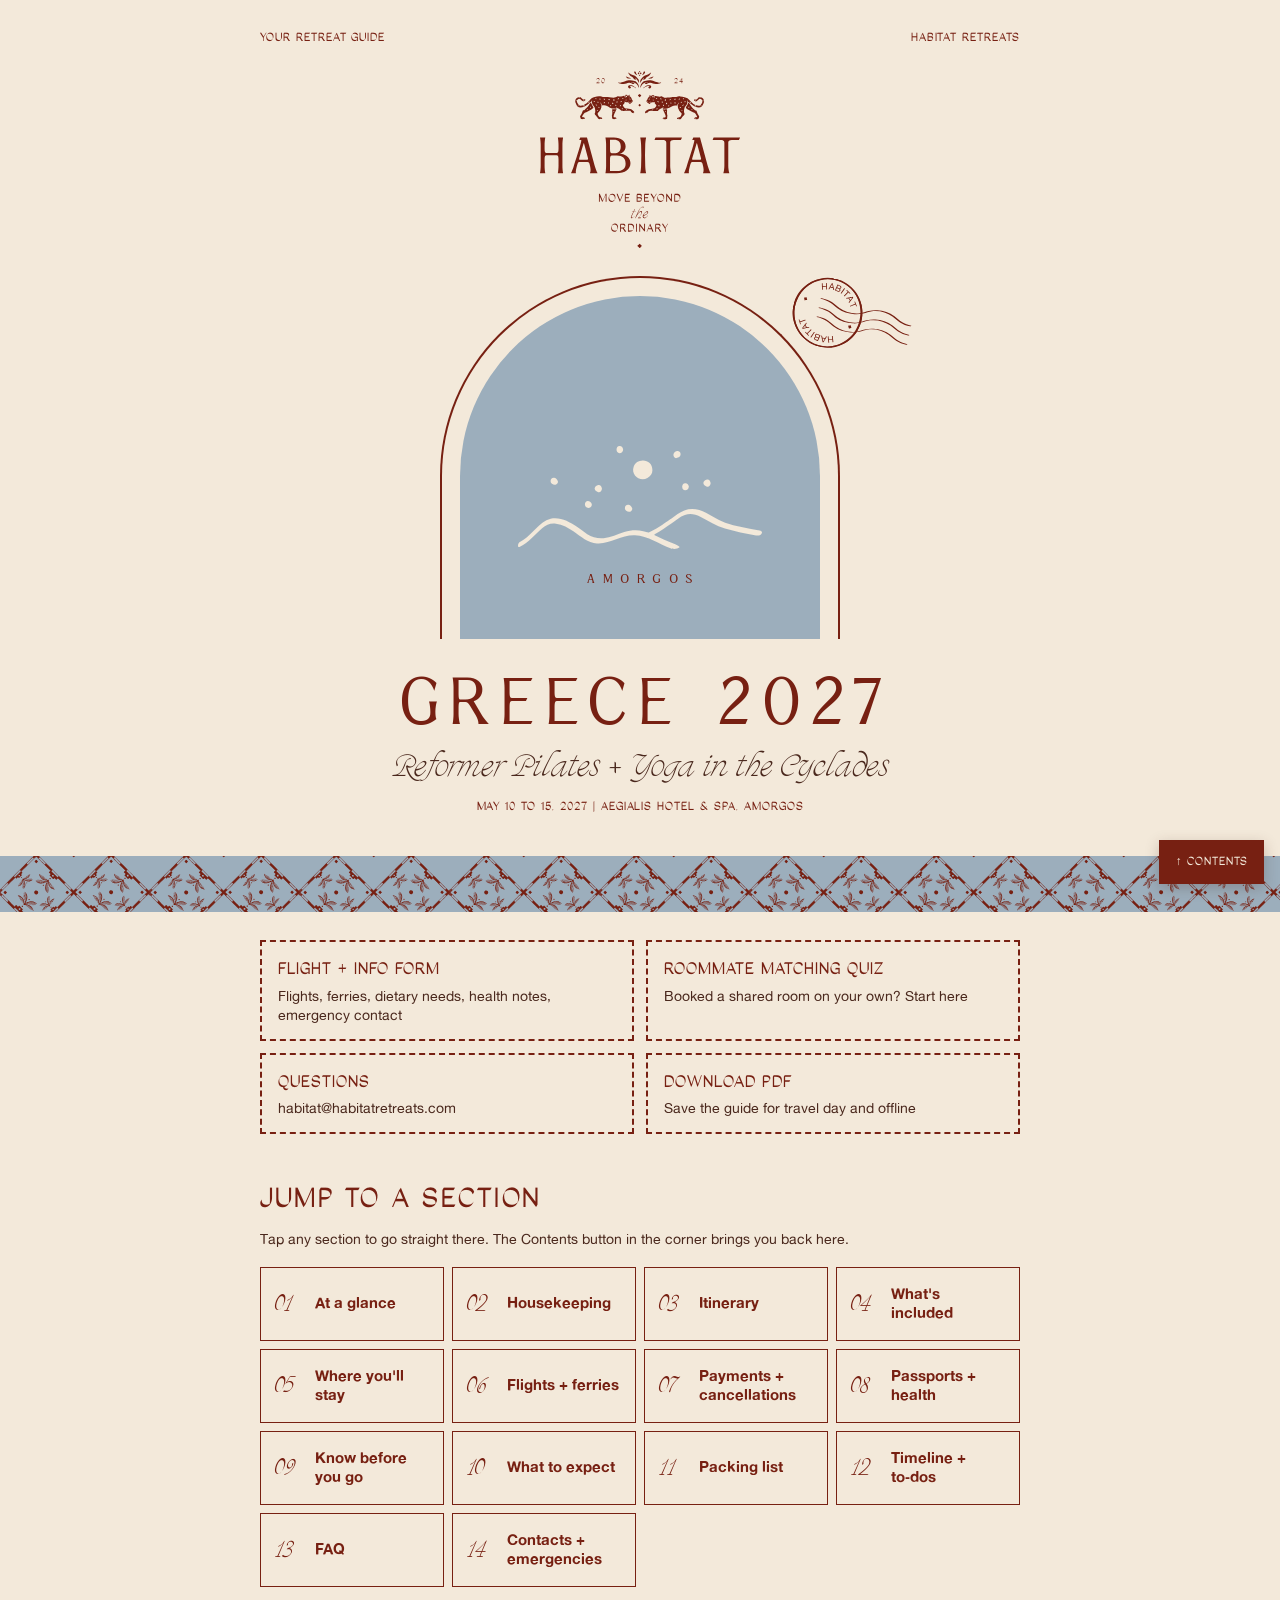
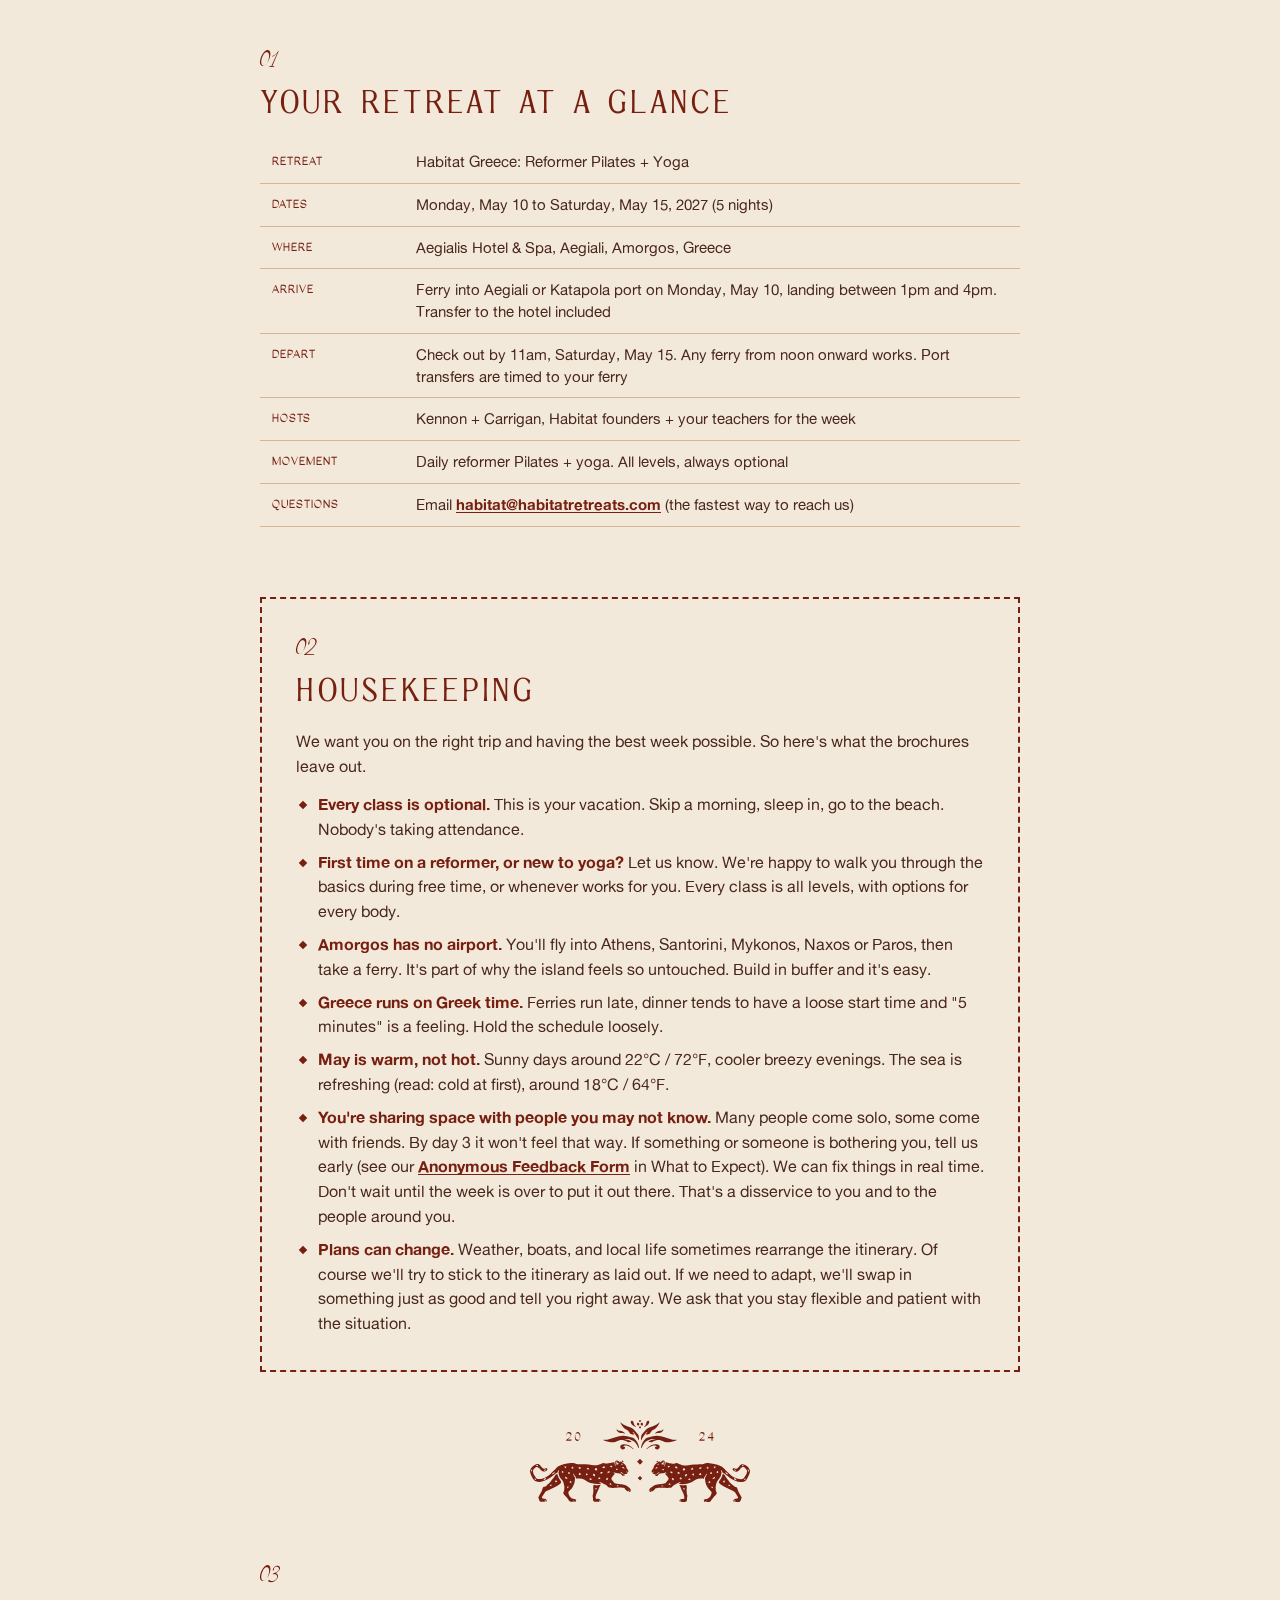
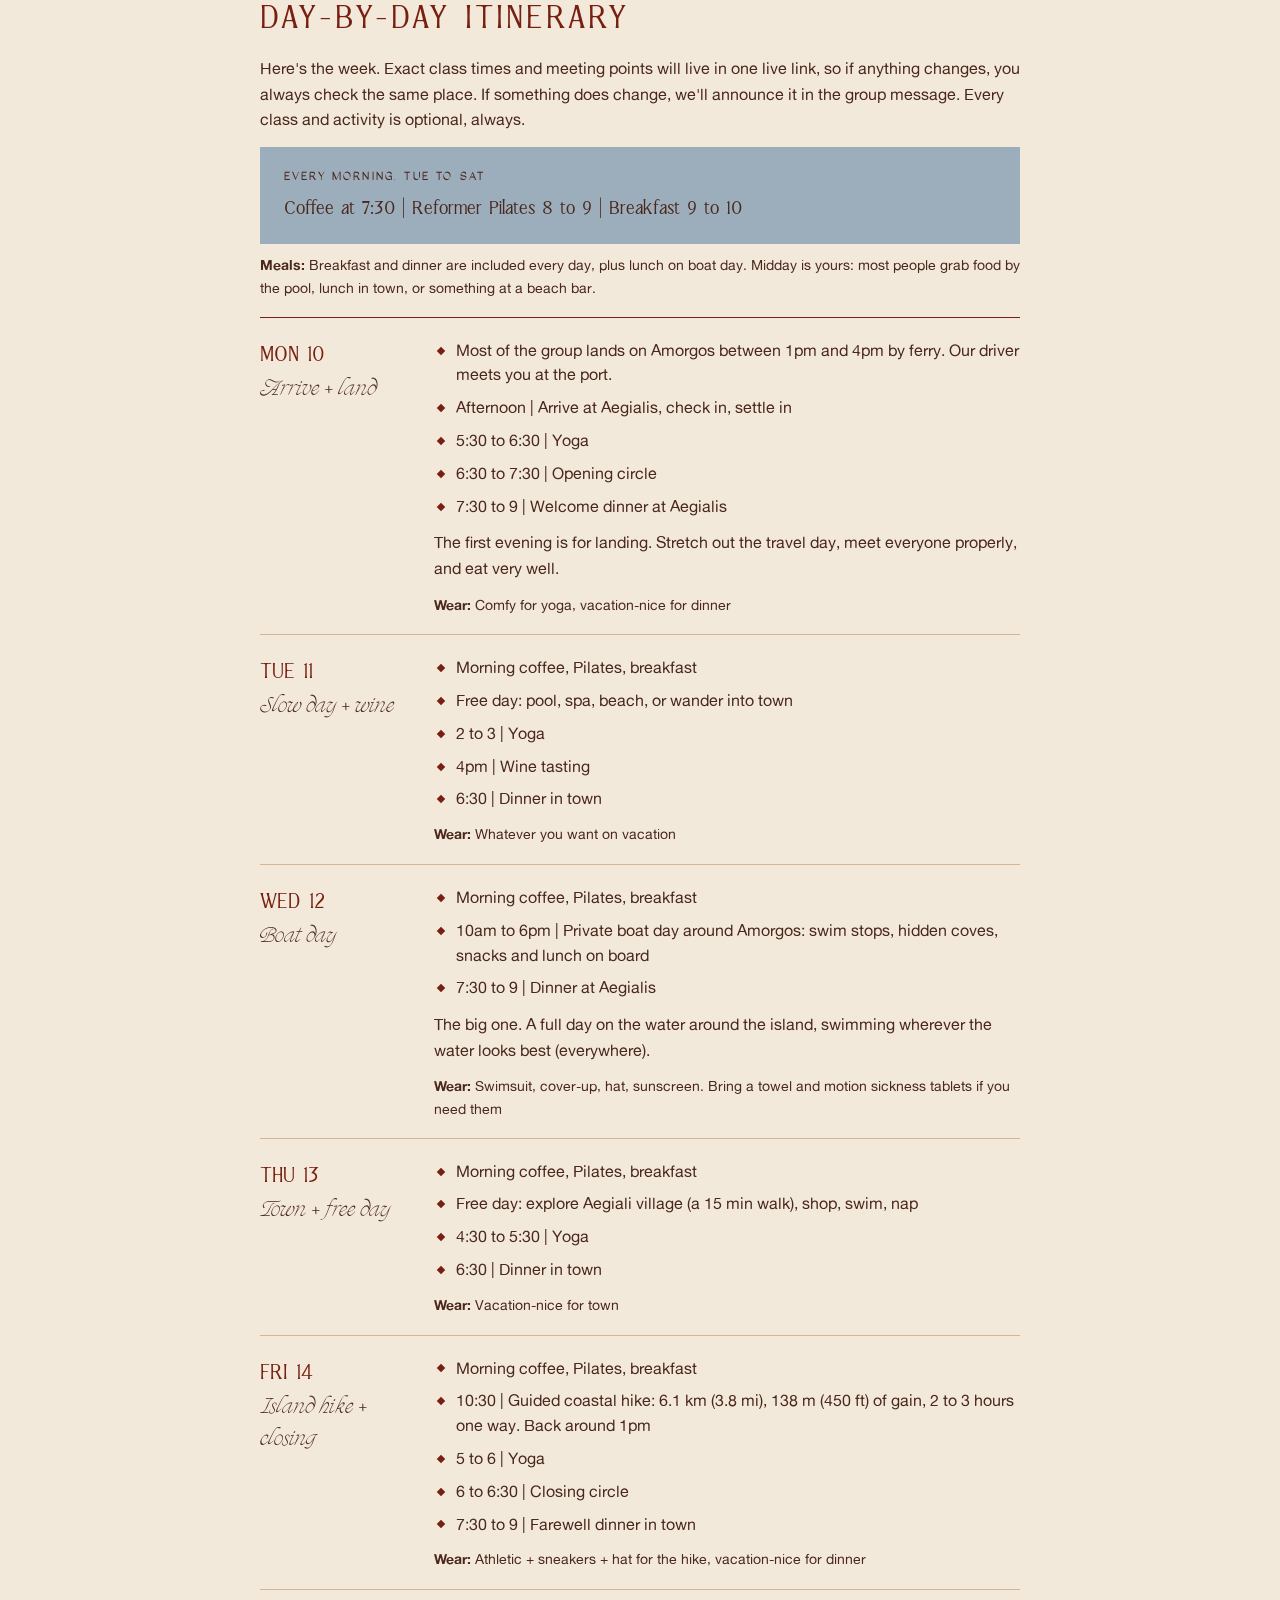
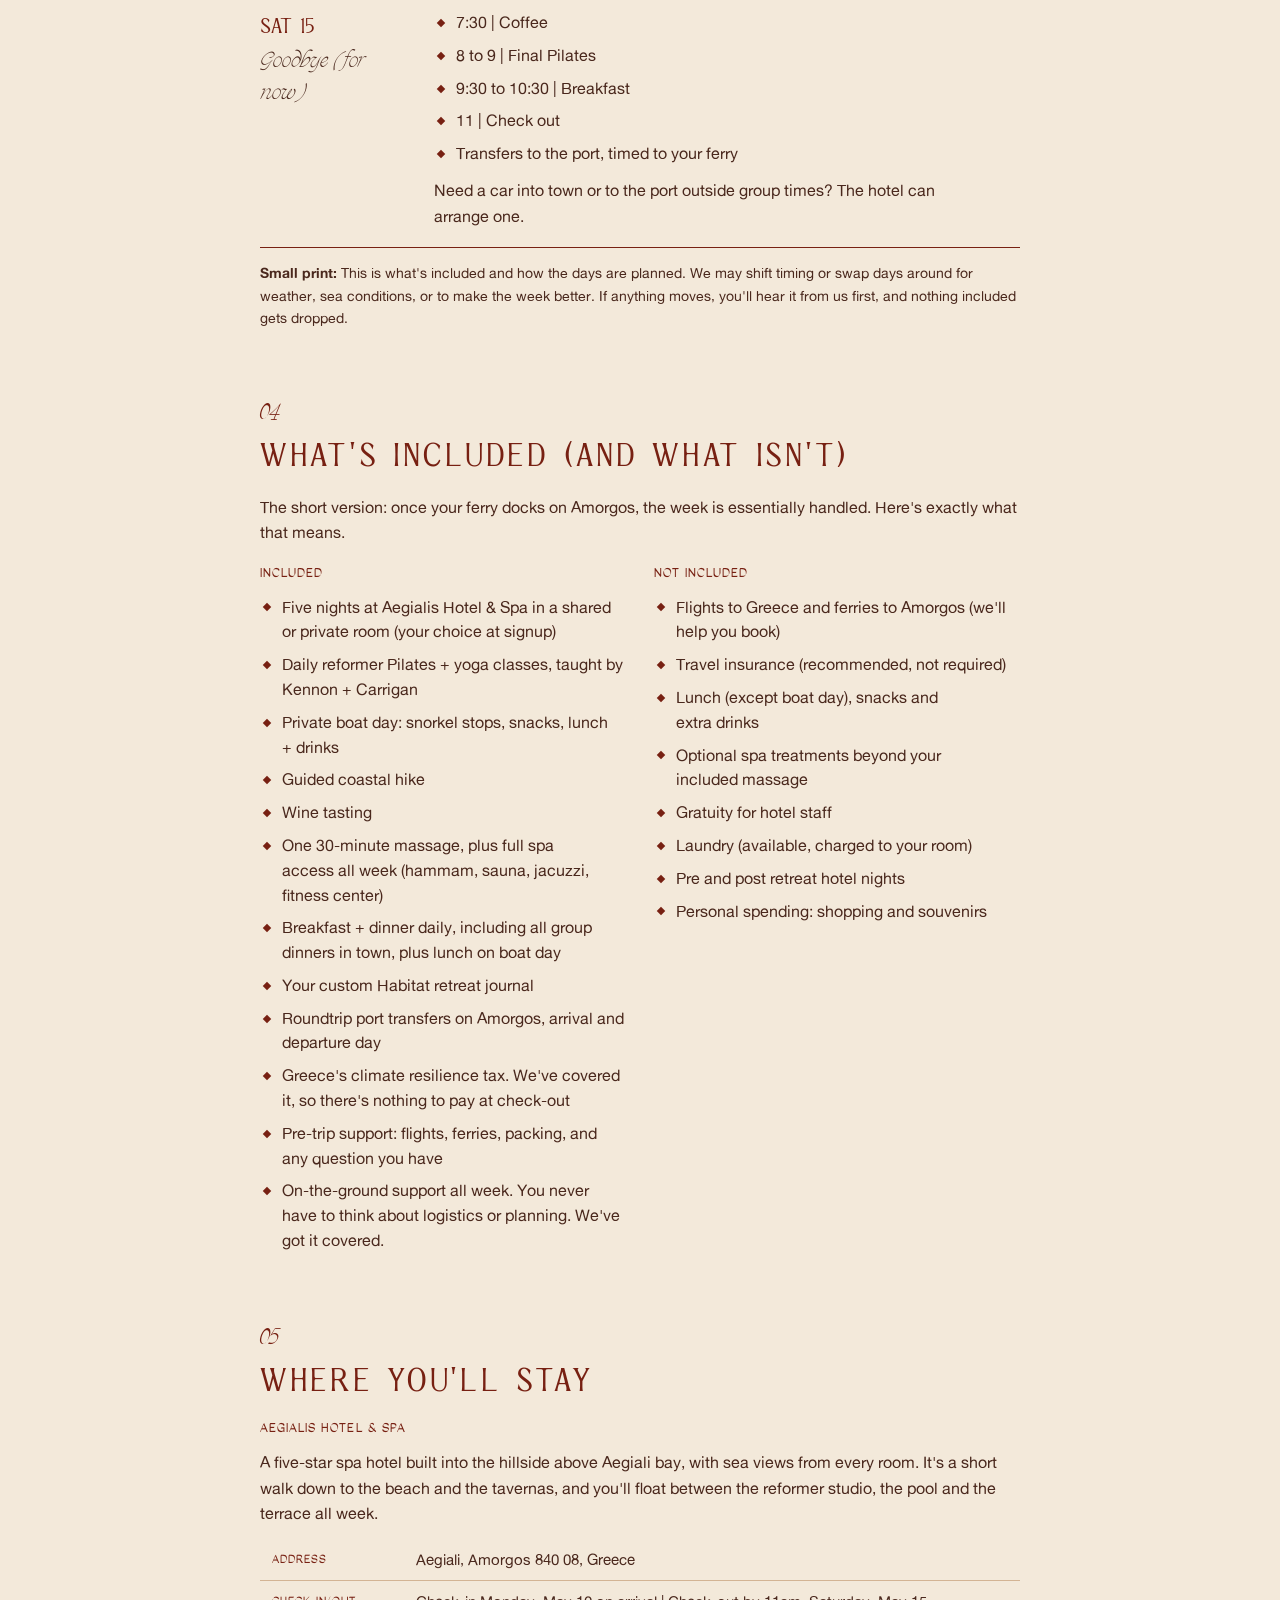
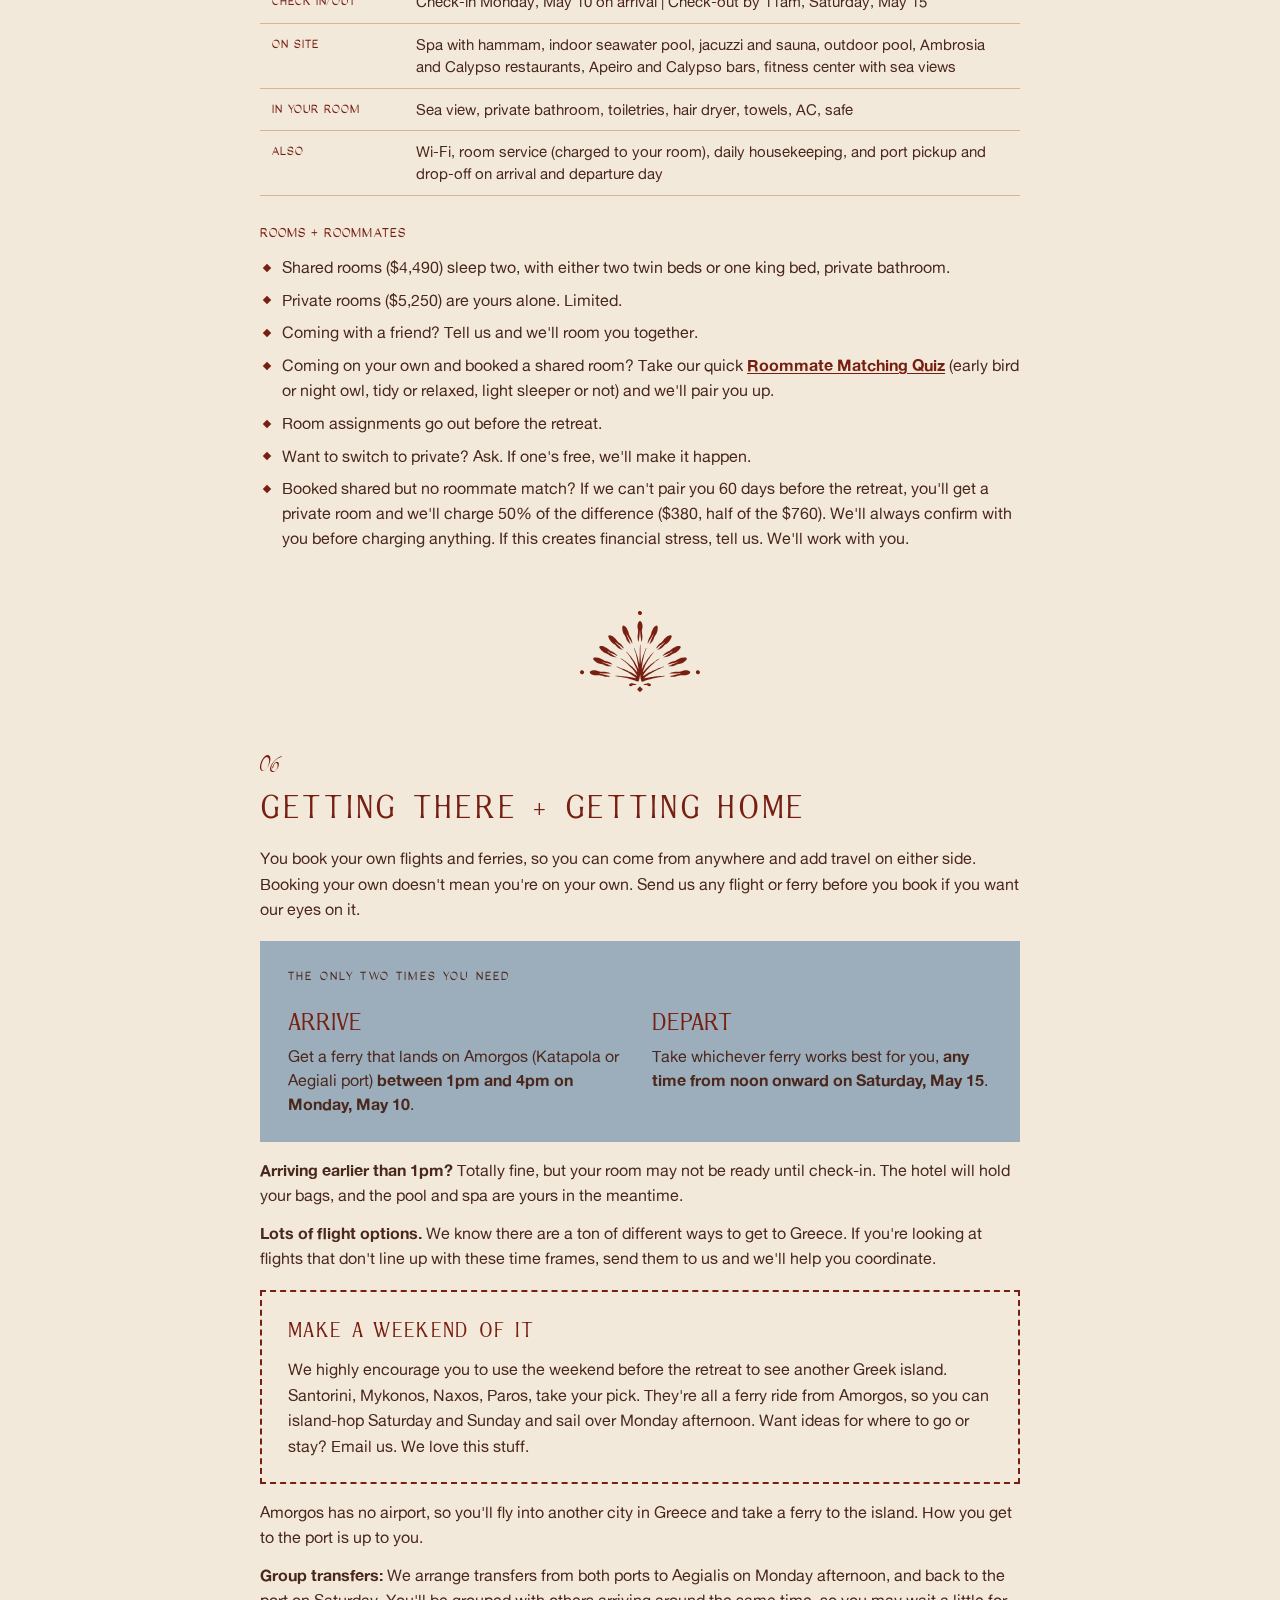
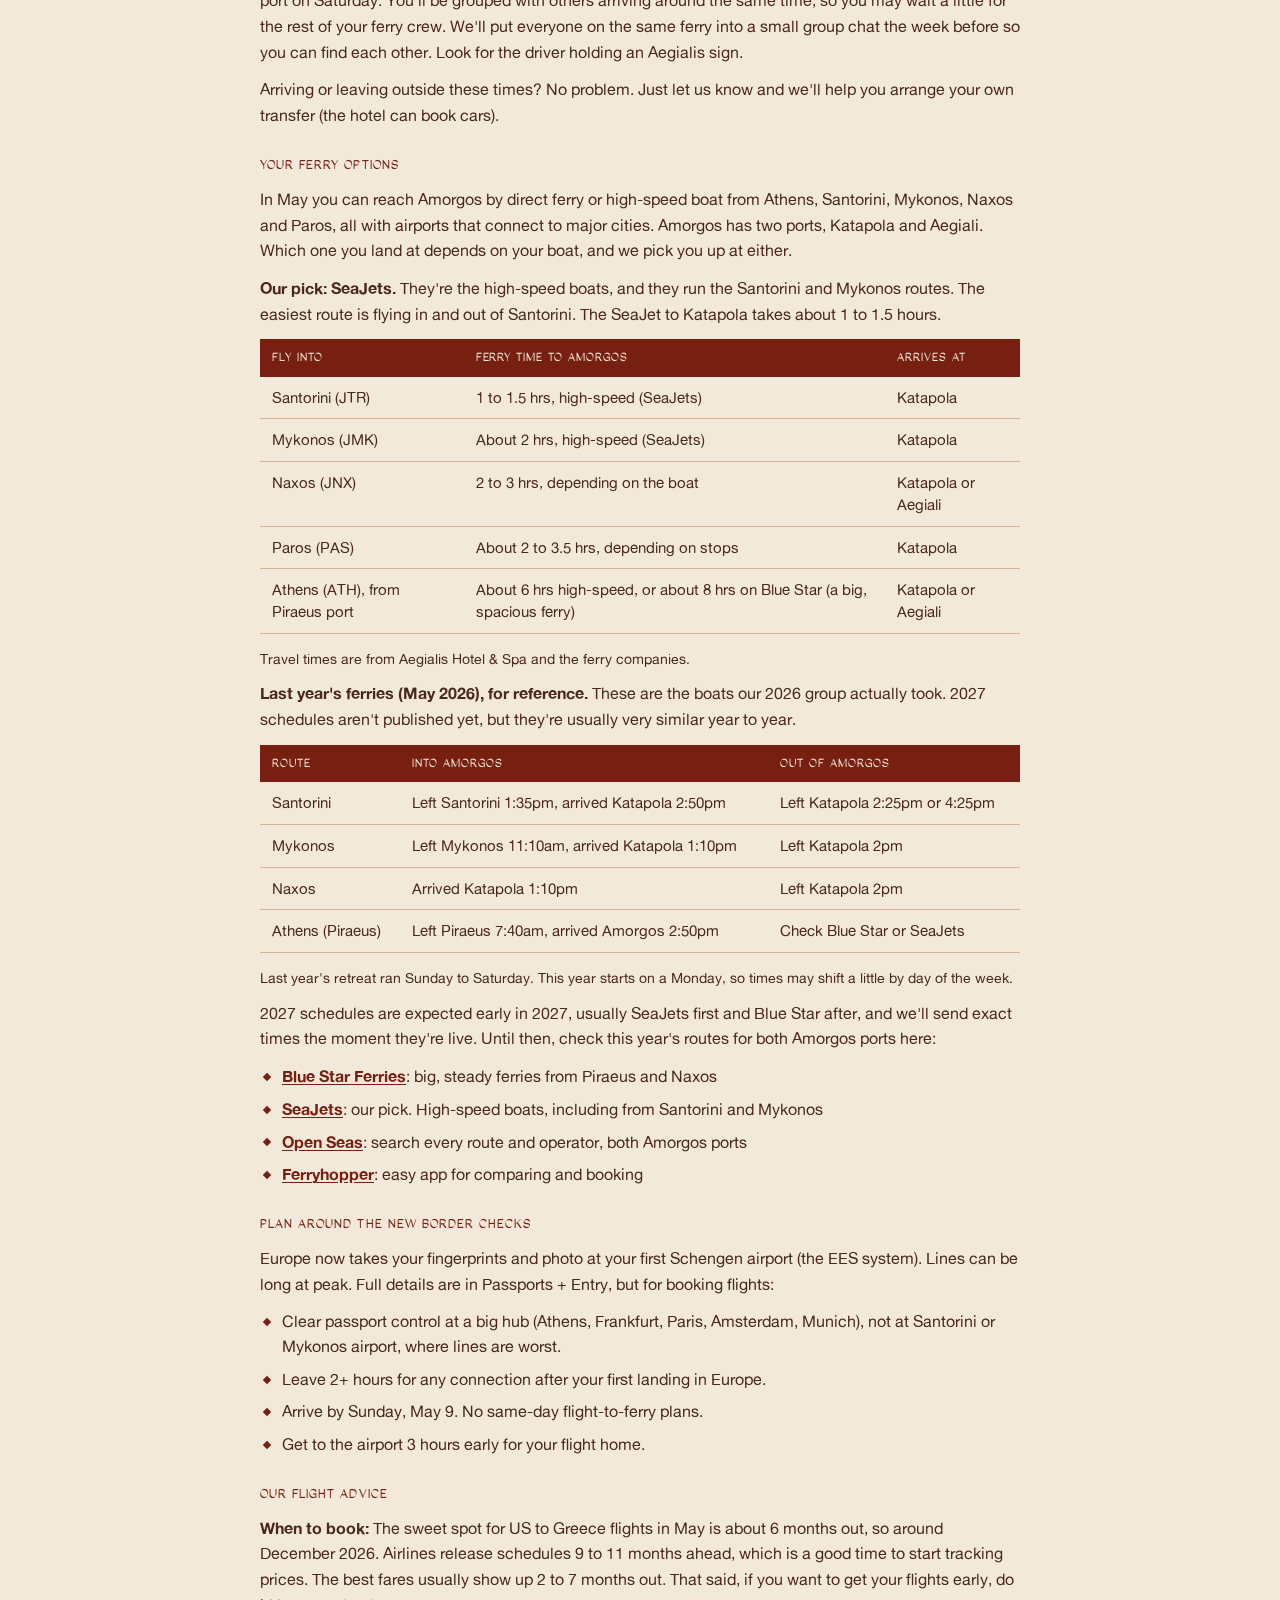
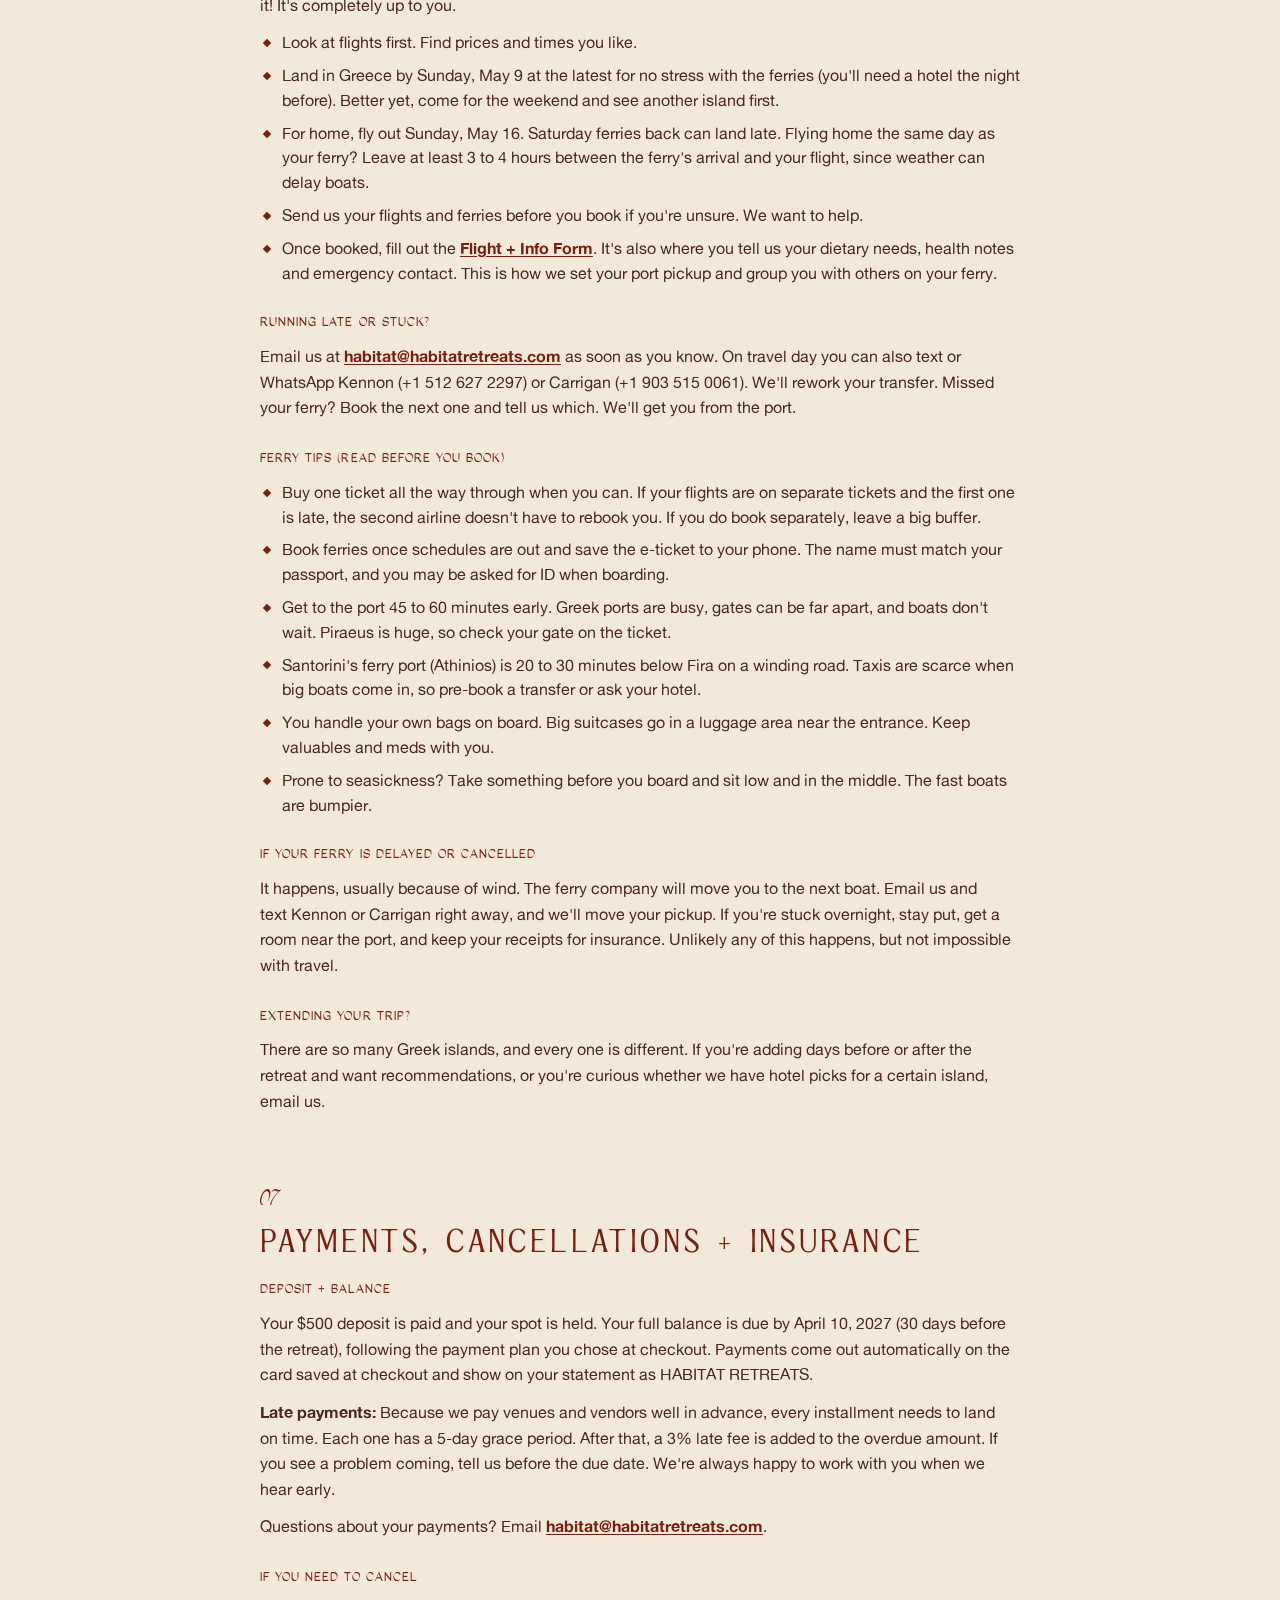
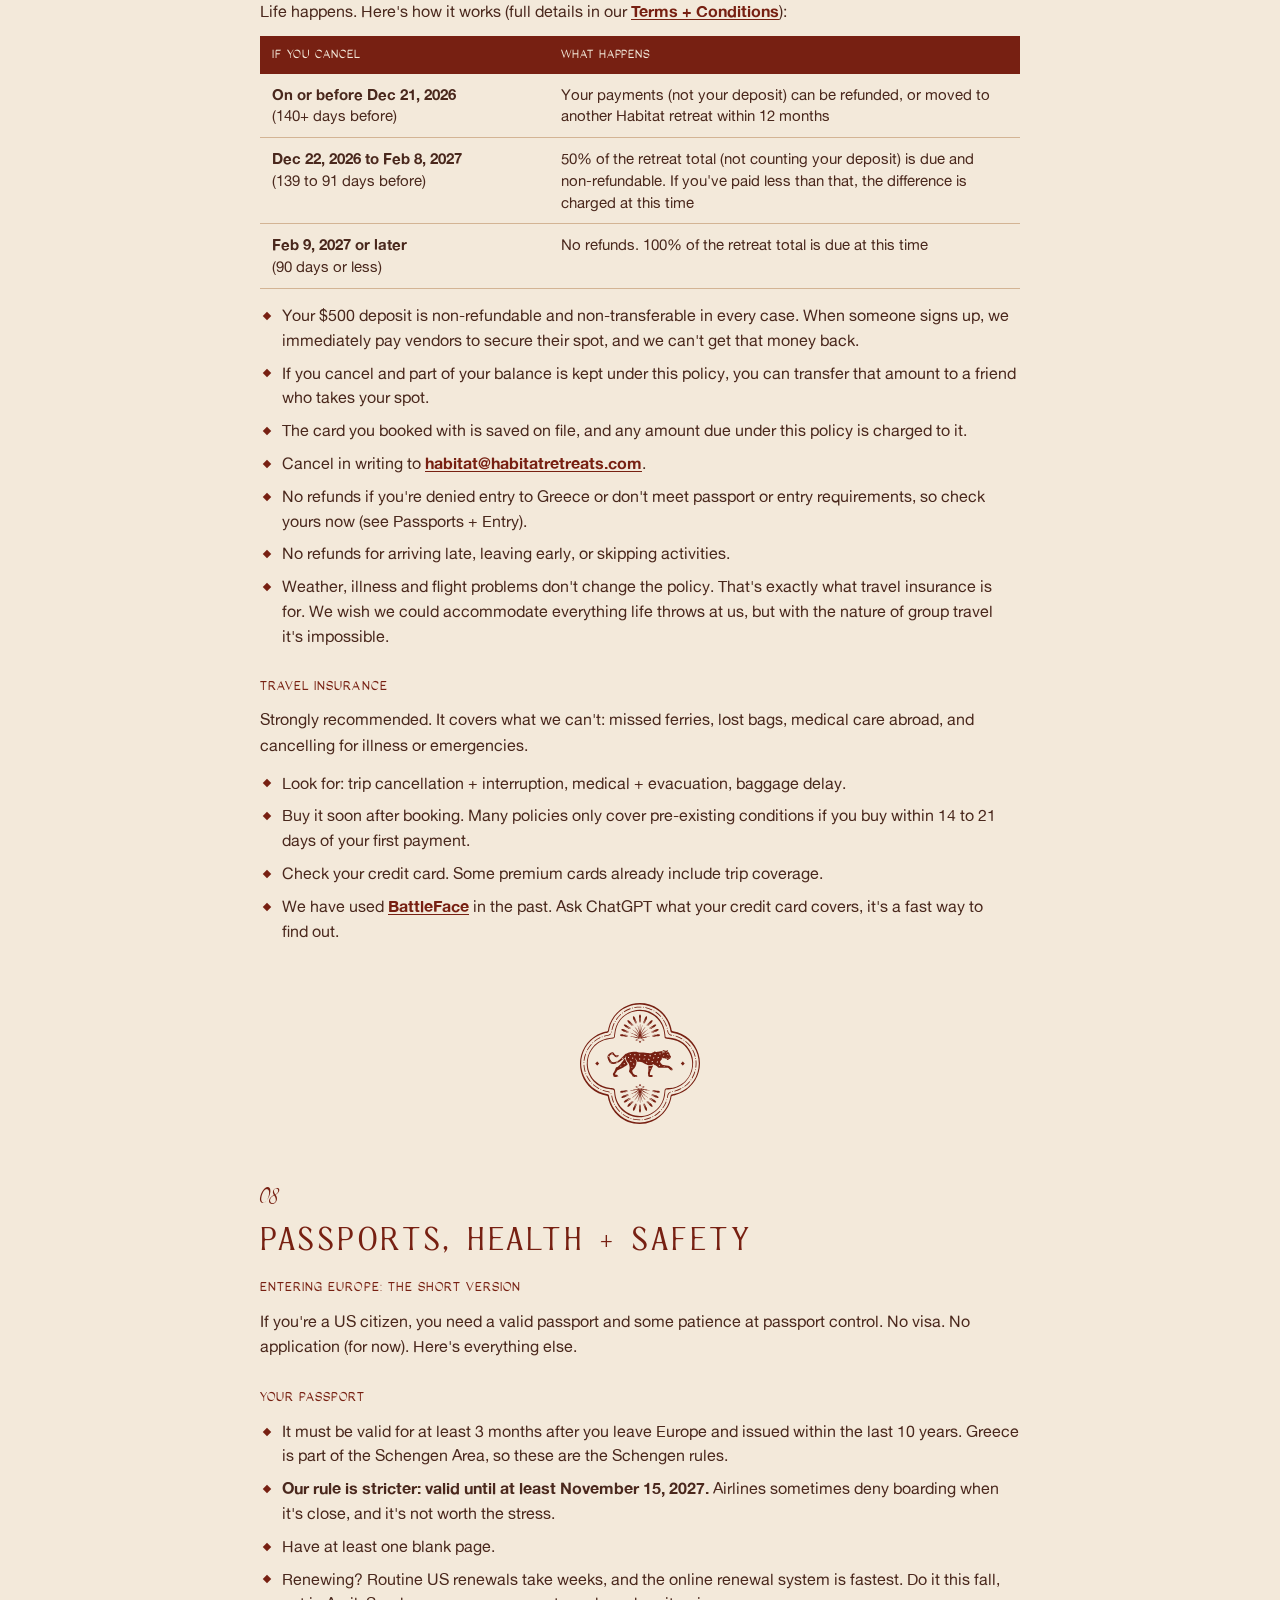
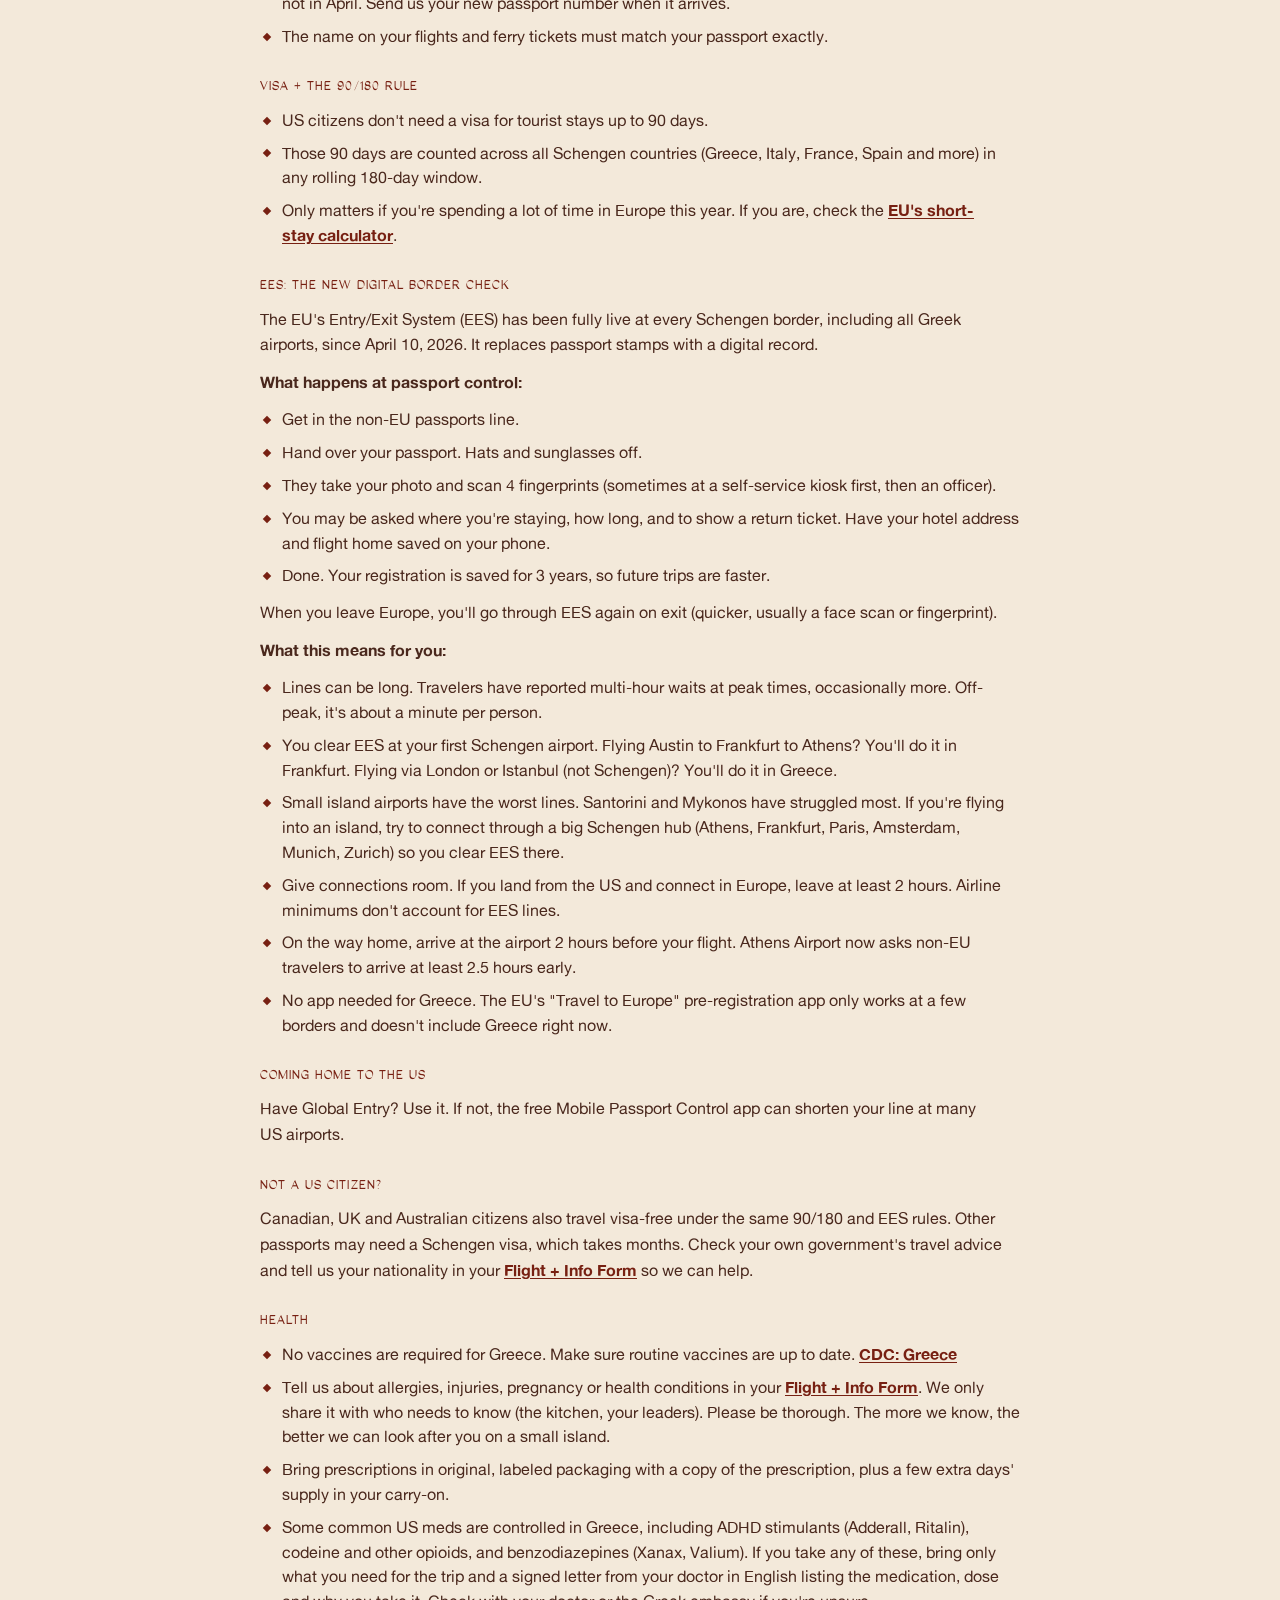
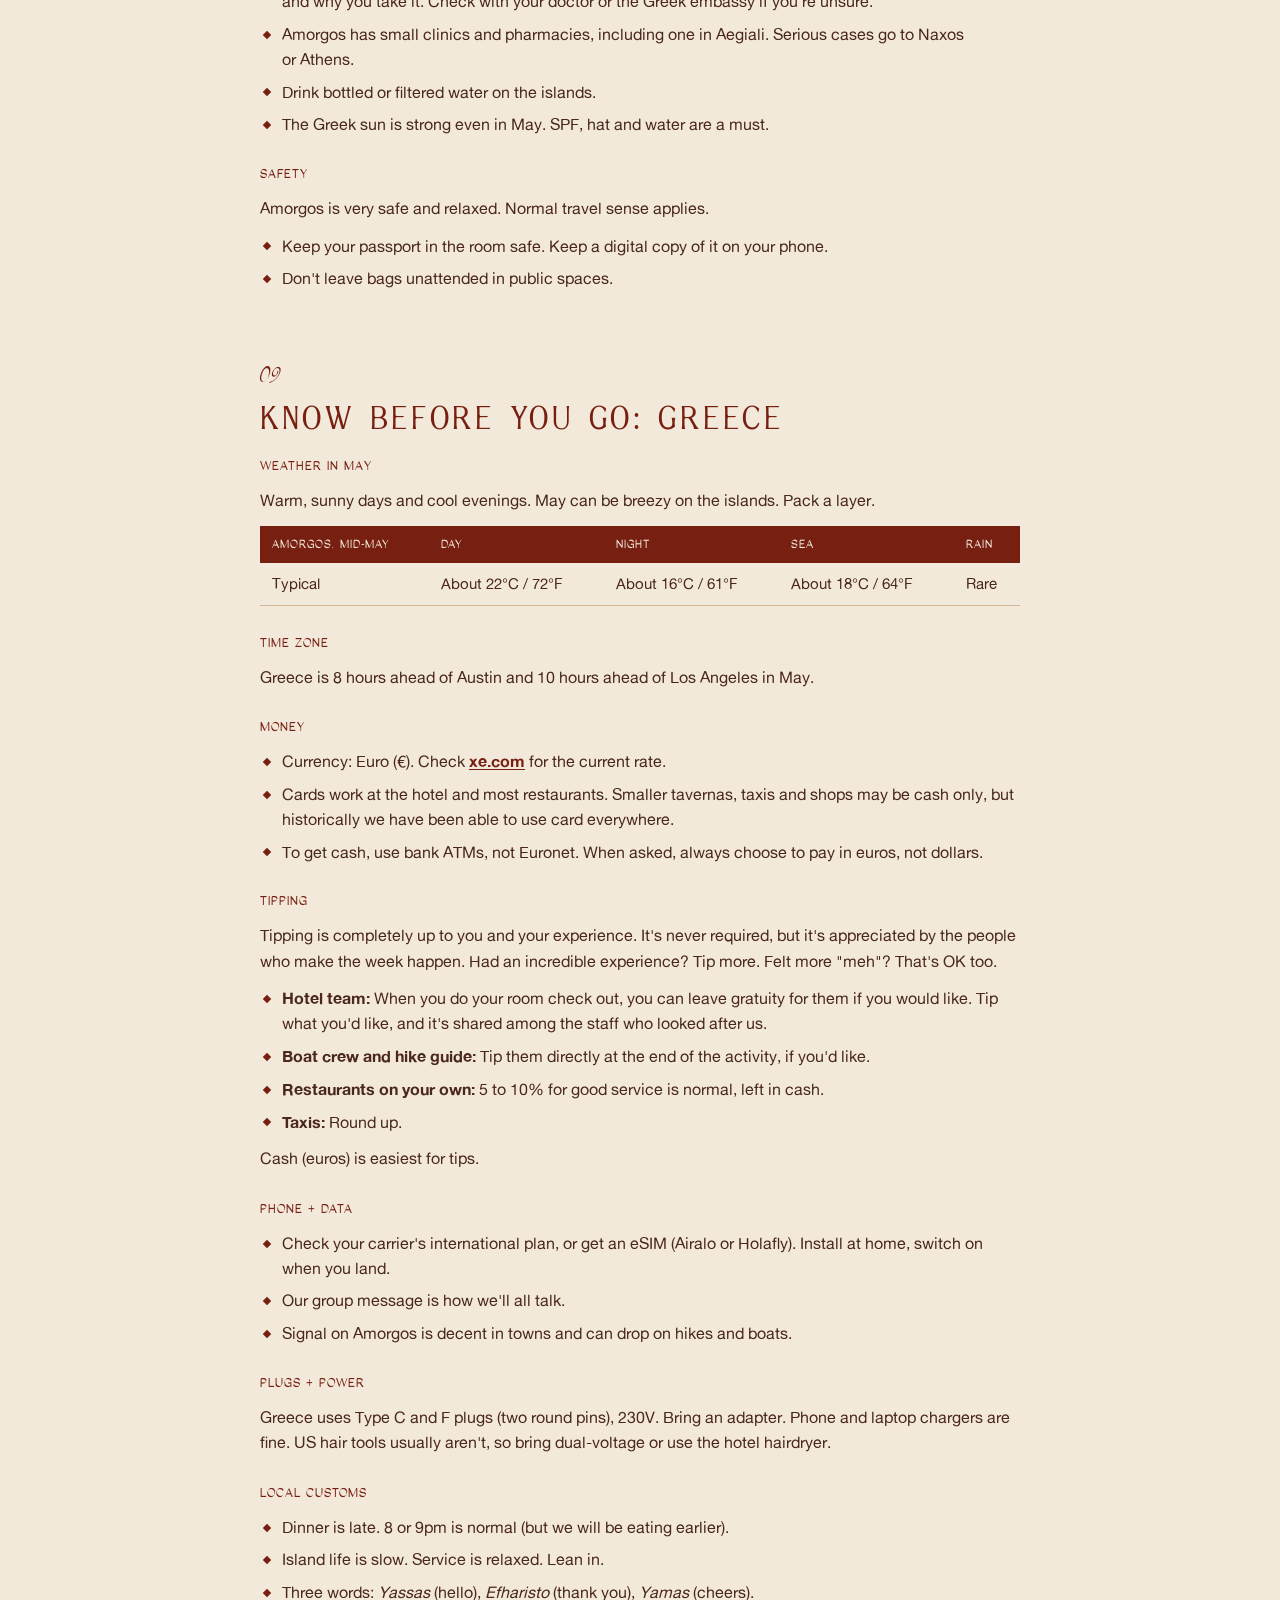
==== commit 58b8d783: "Habitat brand fonts + brand-guide theme; Greece uses real fonts Co-Authored-By: Claude Opus 5.5 <nor" ====
--- a/greece-2027/index.html
+++ b/greece-2027/index.html
@@ -10,15 +10,14 @@
 <link rel="icon" href="[data-uri]">
 <title>Habitat Greece 2027 Guide</title>
 
-<link rel="preconnect" href="https://fonts.googleapis.com">
-<link rel="stylesheet" href="https://fonts.googleapis.com/css2?family=DM+Sans:opsz,wght@9..40,400;9..40,500;9..40,600&family=Instrument+Serif:ital@0;1&family=Tenor+Sans&display=swap">
+<link rel="stylesheet" href="../fonts/habitat-fonts.css">
 <style>
 /* Layout: one reading column on linen, Cycladic arch hero, stamp-dashed callouts, red clay footer band. Single light brand theme by choice. */
 :root{
   --linen:#F3E9DA; --clay:#772012; --walnut:#4A281D; --sky:#9CAEBC; --sand:#D3B494;
-  --display:'Tenor Sans','Optima','Gill Sans',sans-serif;
-  --accent-serif:'Instrument Serif',Georgia,'Times New Roman',serif;
-  --body:'DM Sans','Helvetica Neue',Arial,sans-serif;
+  --display:'La Magnifique','Optima','Gill Sans',sans-serif;
+  --accent-serif:'ED Sonar',Georgia,'Times New Roman',serif;
+  --body:'Alte Haas Grotesk','Helvetica Neue',Arial,sans-serif;
   color-scheme:light;
 }
 html{background:var(--linen)}
@@ -118,6 +117,12 @@
 body{margin:0}
 img{max-width:100%}
 </style>
+<style>
+/* Habitat brand fonts (Quick Brand Guide): headings La Magnifique, accents ED Sonar, body Alte Haas Grotesk, labels South Pacific */
+body{font-family:'Alte Haas Grotesk','Helvetica Neue',Arial,sans-serif}
+[style*="text-transform: uppercase"],[style*="text-transform:uppercase"],.topline,.hero .when,.toc .lbl,.g h3,.g th,.g .kv td:first-child,.quick a b,.ctw th,.foot .small,.totop{font-family:'South Pacific','Helvetica Neue',sans-serif !important;letter-spacing:.08em}
+.quick a b{letter-spacing:.06em}
+</style>
 </head>
 <body>
 
@@ -192,12 +197,12 @@
 <p>Here's the week. Exact class times and meeting points will live in one live link, so if anything changes, you always check the same place. If something does change, we'll announce it in the group message. Every class and activity is optional, always.</p>
 <div style="display: flex; flex-direction: column; gap: 6px; background: #9CAEBC; padding: 20px 24px; margin: 14px 0 10px; color: #4A281D">
 <div style="font-size: 12px; letter-spacing: 0.18em; text-transform: uppercase; font-weight: 600; color: #4A281D">Every morning, Tue to Sat</div>
-<div style="font-family: 'Tenor Sans', 'Optima', sans-serif; font-size: 20px; color: #4A281D">Coffee at 7:30 | Reformer Pilates 8 to 9 | Breakfast 9 to 10</div>
+<div style="font-family: 'La Magnifique','Optima', sans-serif; font-size: 20px; color: #4A281D">Coffee at 7:30 | Reformer Pilates 8 to 9 | Breakfast 9 to 10</div>
 </div>
 <p class="note"><b>Meals:</b> Breakfast and dinner are included every day, plus lunch on boat day. Midday is yours: most people grab food by the pool, lunch in town, or something at a beach bar.</p>
 
 <div style="display: grid; grid-template-columns: 150px minmax(0, 1fr); gap: 24px; border-top: 1px solid #772012; padding: 20px 0 6px; margin-top: 18px">
-<div><div style="font-family: 'Tenor Sans', 'Optima', sans-serif; font-size: 22px; color: #772012">MON 10</div><div style="font-family: 'Instrument Serif', Georgia, serif; font-style: italic; font-size: 20px; color: #4A281D">Arrive + land</div></div>
+<div><div style="font-family: 'La Magnifique','Optima', sans-serif; font-size: 22px; color: #772012">MON 10</div><div style="font-family: 'ED Sonar',Georgia, serif; font-style: italic; font-size: 20px; color: #4A281D">Arrive + land</div></div>
 <div>
 <ul>
 <li>Most of the group lands on Amorgos between 1pm and 4pm by ferry. Our driver meets you at the port.</li>
@@ -212,7 +217,7 @@
 </div>
 
 <div style="display: grid; grid-template-columns: 150px minmax(0, 1fr); gap: 24px; border-top: 1px solid #D3B494; padding: 20px 0 6px">
-<div><div style="font-family: 'Tenor Sans', 'Optima', sans-serif; font-size: 22px; color: #772012">TUE 11</div><div style="font-family: 'Instrument Serif', Georgia, serif; font-style: italic; font-size: 20px; color: #4A281D">Slow day + wine</div></div>
+<div><div style="font-family: 'La Magnifique','Optima', sans-serif; font-size: 22px; color: #772012">TUE 11</div><div style="font-family: 'ED Sonar',Georgia, serif; font-style: italic; font-size: 20px; color: #4A281D">Slow day + wine</div></div>
 <div>
 <ul>
 <li>Morning coffee, Pilates, breakfast</li>
@@ -226,7 +231,7 @@
 </div>
 
 <div style="display: grid; grid-template-columns: 150px minmax(0, 1fr); gap: 24px; border-top: 1px solid #D3B494; padding: 20px 0 6px">
-<div><div style="font-family: 'Tenor Sans', 'Optima', sans-serif; font-size: 22px; color: #772012">WED 12</div><div style="font-family: 'Instrument Serif', Georgia, serif; font-style: italic; font-size: 20px; color: #4A281D">Boat day</div></div>
+<div><div style="font-family: 'La Magnifique','Optima', sans-serif; font-size: 22px; color: #772012">WED 12</div><div style="font-family: 'ED Sonar',Georgia, serif; font-style: italic; font-size: 20px; color: #4A281D">Boat day</div></div>
 <div>
 <ul>
 <li>Morning coffee, Pilates, breakfast</li>
@@ -239,7 +244,7 @@
 </div>
 
 <div style="display: grid; grid-template-columns: 150px minmax(0, 1fr); gap: 24px; border-top: 1px solid #D3B494; padding: 20px 0 6px">
-<div><div style="font-family: 'Tenor Sans', 'Optima', sans-serif; font-size: 22px; color: #772012">THU 13</div><div style="font-family: 'Instrument Serif', Georgia, serif; font-style: italic; font-size: 20px; color: #4A281D">Town + free day</div></div>
+<div><div style="font-family: 'La Magnifique','Optima', sans-serif; font-size: 22px; color: #772012">THU 13</div><div style="font-family: 'ED Sonar',Georgia, serif; font-style: italic; font-size: 20px; color: #4A281D">Town + free day</div></div>
 <div>
 <ul>
 <li>Morning coffee, Pilates, breakfast</li>
@@ -252,7 +257,7 @@
 </div>
 
 <div style="display: grid; grid-template-columns: 150px minmax(0, 1fr); gap: 24px; border-top: 1px solid #D3B494; padding: 20px 0 6px">
-<div><div style="font-family: 'Tenor Sans', 'Optima', sans-serif; font-size: 22px; color: #772012">FRI 14</div><div style="font-family: 'Instrument Serif', Georgia, serif; font-style: italic; font-size: 20px; color: #4A281D">Island hike + closing</div></div>
+<div><div style="font-family: 'La Magnifique','Optima', sans-serif; font-size: 22px; color: #772012">FRI 14</div><div style="font-family: 'ED Sonar',Georgia, serif; font-style: italic; font-size: 20px; color: #4A281D">Island hike + closing</div></div>
 <div>
 <ul>
 <li>Morning coffee, Pilates, breakfast</li>
@@ -266,7 +271,7 @@
 </div>
 
 <div style="display: grid; grid-template-columns: 150px minmax(0, 1fr); gap: 24px; border-top: 1px solid #D3B494; border-bottom: 1px solid #772012; padding: 20px 0 6px">
-<div><div style="font-family: 'Tenor Sans', 'Optima', sans-serif; font-size: 22px; color: #772012">SAT 15</div><div style="font-family: 'Instrument Serif', Georgia, serif; font-style: italic; font-size: 20px; color: #4A281D">Goodbye (for now)</div></div>
+<div><div style="font-family: 'La Magnifique','Optima', sans-serif; font-size: 22px; color: #772012">SAT 15</div><div style="font-family: 'ED Sonar',Georgia, serif; font-style: italic; font-size: 20px; color: #4A281D">Goodbye (for now)</div></div>
 <div>
 <ul>
 <li>7:30 | Coffee</li>
@@ -355,14 +360,14 @@
 <div style="background: #9CAEBC; padding: 26px 28px; margin: 18px 0 16px; display: flex; flex-direction: column; gap: 16px">
 <div style="font-size: 12px; letter-spacing: 0.18em; text-transform: uppercase; font-weight: 600; color: #4A281D">The only two times you need</div>
 <div style="display: grid; grid-template-columns: repeat(2, minmax(0, 1fr)); gap: 24px">
-<div><div style="font-family: 'Tenor Sans', 'Optima', sans-serif; font-size: 26px; color: #772012">ARRIVE</div><div style="font-size: 16px; line-height: 1.5; color: #4A281D">Get a ferry that lands on Amorgos (Katapola or Aegiali port) <b>between 1pm and 4pm on Monday, May 10</b>.</div></div>
-<div><div style="font-family: 'Tenor Sans', 'Optima', sans-serif; font-size: 26px; color: #772012">DEPART</div><div style="font-size: 16px; line-height: 1.5; color: #4A281D">Take whichever ferry works best for you, <b>any time from noon onward on Saturday, May 15</b>.</div></div>
+<div><div style="font-family: 'La Magnifique','Optima', sans-serif; font-size: 26px; color: #772012">ARRIVE</div><div style="font-size: 16px; line-height: 1.5; color: #4A281D">Get a ferry that lands on Amorgos (Katapola or Aegiali port) <b>between 1pm and 4pm on Monday, May 10</b>.</div></div>
+<div><div style="font-family: 'La Magnifique','Optima', sans-serif; font-size: 26px; color: #772012">DEPART</div><div style="font-size: 16px; line-height: 1.5; color: #4A281D">Take whichever ferry works best for you, <b>any time from noon onward on Saturday, May 15</b>.</div></div>
 </div>
 </div>
 <p><b>Arriving earlier than 1pm?</b> Totally fine, but your room may not be ready until check-in. The hotel will hold your bags, and the pool and spa are yours in the meantime.</p>
 <p><b>Lots of flight options.</b> We know there are a ton of different ways to get to Greece. If you're looking at flights that don't line up with these time frames, send them to us and we'll help you coordinate.</p>
 <div style="border: 2px dashed #772012; padding: 22px 26px; margin: 18px 0 16px">
-<div style="font-family: 'Tenor Sans', 'Optima', sans-serif; font-size: 22px; letter-spacing: 0.06em; color: #772012; margin-bottom: 8px">MAKE A WEEKEND OF IT</div>
+<div style="font-family: 'La Magnifique','Optima', sans-serif; font-size: 22px; letter-spacing: 0.06em; color: #772012; margin-bottom: 8px">MAKE A WEEKEND OF IT</div>
 <p style="margin: 0">We highly encourage you to use the weekend before the retreat to see another Greek island. Santorini, Mykonos, Naxos, Paros, take your pick. They're all a ferry ride from Amorgos, so you can island-hop Saturday and Sunday and sail over Monday afternoon. Want ideas for where to go or stay? Email us. We love this stuff.</p>
 </div>
 <p>Amorgos has no airport, so you'll fly into another city in Greece and take a ferry to the island. How you get to the port is up to you.</p>
@@ -496,7 +501,7 @@
 <ul>
 <li>US citizens don't need a visa for tourist stays up to 90 days.</li>
 <li>Those 90 days are counted across all Schengen countries (Greece, Italy, France, Spain and more) in any rolling 180-day window.</li>
-<li>Only matters if you're spending a lot of time in Europe this year. If you are, check the <a href="https://home-affairs.ec.europa.eu/policies/schengen-borders-and-visa/border-crossing_en">EU's short-stay calculator</a>.</li>
+<li>Only matters if you're spending a lot of time in Europe this year. If you are, check the <a href="https://home-affairs.ec.europa.eu/policies/schengen/border-crossing/short-stay-calculator_en">EU's short-stay calculator</a>.</li>
 </ul>
 
 <h3>EES: the new digital border check</h3>
@@ -597,13 +602,13 @@
 <h3 style="margin-top: 0">Your hosts</h3>
 <div style="display: grid; grid-template-columns: repeat(2, minmax(0, 1fr)); gap: 24px; margin-bottom: 12px">
 <div style="border: 1px solid #772012; padding: 20px 22px">
-<div style="font-family: 'Tenor Sans', 'Optima', sans-serif; font-size: 22px; color: #772012">KENNON GOLDREYER</div>
-<div style="font-family: 'Instrument Serif', Georgia, serif; font-style: italic; font-size: 18px; margin-bottom: 8px">Co-founder, Habitat Retreats</div>
+<div style="font-family: 'La Magnifique','Optima', sans-serif; font-size: 22px; color: #772012">KENNON GOLDREYER</div>
+<div style="font-family: 'ED Sonar',Georgia, serif; font-style: italic; font-size: 18px; margin-bottom: 8px">Co-founder, Habitat Retreats</div>
 <p style="margin: 0; font-size: 15px">Kennon came into Habitat already believing the best trips are the ones you can't fully explain to people back home. She's your hype girl on the ground, the one who's already scoped the best swimming spot before anyone else wakes up.</p>
 </div>
 <div style="border: 1px solid #772012; padding: 20px 22px">
-<div style="font-family: 'Tenor Sans', 'Optima', sans-serif; font-size: 22px; color: #772012">CARRIGAN WHITELEY</div>
-<div style="font-family: 'Instrument Serif', Georgia, serif; font-style: italic; font-size: 18px; margin-bottom: 8px">Co-founder, Habitat Retreats</div>
+<div style="font-family: 'La Magnifique','Optima', sans-serif; font-size: 22px; color: #772012">CARRIGAN WHITELEY</div>
+<div style="font-family: 'ED Sonar',Georgia, serif; font-style: italic; font-size: 18px; margin-bottom: 8px">Co-founder, Habitat Retreats</div>
 <p style="margin: 0; font-size: 15px">Carrigan started Habitat because she knew there was a way to take more intentional vacations, and build a community around it at the same time. She's the one who'll talk you into the ridge hike, then hand you a glass of wine at the top.</p>
 </div>
 </div>
@@ -745,7 +750,7 @@
 <h2>Your timeline + to-do list</h2>
 
 <div style="display: grid; grid-template-columns: 170px minmax(0, 1fr); gap: 24px; border-top: 1px solid #772012; padding: 18px 0 4px">
-<div style="font-family: 'Tenor Sans', 'Optima', sans-serif; font-size: 20px; color: #772012">NOW</div>
+<div style="font-family: 'La Magnifique','Optima', sans-serif; font-size: 20px; color: #772012">NOW</div>
 <ul>
 <li>Check your passport is valid until Nov 15, 2027 (renew now if not)</li>
 <li>Sign + email back your liability waiver (attached to the email with this guide)</li>
@@ -755,14 +760,14 @@
 </ul>
 </div>
 <div style="display: grid; grid-template-columns: 170px minmax(0, 1fr); gap: 24px; border-top: 1px solid #D3B494; padding: 18px 0 4px">
-<div style="font-family: 'Tenor Sans', 'Optima', sans-serif; font-size: 20px; color: #772012">NOVEMBER 2026</div>
+<div style="font-family: 'La Magnifique','Optima', sans-serif; font-size: 20px; color: #772012">NOVEMBER 2026</div>
 <ul>
 <li>Send us any flights you're considering. We're happy to check them</li>
 <li>Start browsing flights. December is the sweet spot to book (about 6 months out)</li>
 </ul>
 </div>
 <div style="display: grid; grid-template-columns: 170px minmax(0, 1fr); gap: 24px; border-top: 1px solid #D3B494; padding: 18px 0 4px">
-<div style="font-family: 'Tenor Sans', 'Optima', sans-serif; font-size: 20px; color: #772012">JAN TO FEB 2027</div>
+<div style="font-family: 'La Magnifique','Optima', sans-serif; font-size: 20px; color: #772012">JAN TO FEB 2027</div>
 <ul>
 <li>Book flights if you haven't yet (send them to us first if you're unsure)</li>
 <li>Book ferries once 2027 schedules are out (we'll send them)</li>
@@ -772,7 +777,7 @@
 </ul>
 </div>
 <div style="display: grid; grid-template-columns: 170px minmax(0, 1fr); gap: 24px; border-top: 1px solid #D3B494; padding: 18px 0 4px">
-<div style="font-family: 'Tenor Sans', 'Optima', sans-serif; font-size: 20px; color: #772012">MAR TO APR 2027</div>
+<div style="font-family: 'La Magnifique','Optima', sans-serif; font-size: 20px; color: #772012">MAR TO APR 2027</div>
 <ul>
 <li>Apr 10: balance fully paid (30 days before, automatic on your plan)</li>
 <li>RSVP to the group call (about a month out; we'll email you)</li>
@@ -780,13 +785,13 @@
 </ul>
 </div>
 <div style="display: grid; grid-template-columns: 170px minmax(0, 1fr); gap: 24px; border-top: 1px solid #D3B494; padding: 18px 0 4px">
-<div style="font-family: 'Tenor Sans', 'Optima', sans-serif; font-size: 20px; color: #772012">BY FRI, APR 30</div>
+<div style="font-family: 'La Magnifique','Optima', sans-serif; font-size: 20px; color: #772012">BY FRI, APR 30</div>
 <ul>
 <li>Final flight + ferry times in the <a href="https://docs.google.com/forms/d/e/1FAIpQLSdge0zXwREFwfIdyfeRZv0gb27XzXF15d18PL1EZtjag3X5HQ/viewform">Flight + Info Form</a>, so we can set your port pickup</li>
 </ul>
 </div>
 <div style="display: grid; grid-template-columns: 170px minmax(0, 1fr); gap: 24px; border-top: 1px solid #D3B494; padding: 18px 0 4px">
-<div style="font-family: 'Tenor Sans', 'Optima', sans-serif; font-size: 20px; color: #772012">WEEK OF MAY 3</div>
+<div style="font-family: 'La Magnifique','Optima', sans-serif; font-size: 20px; color: #772012">WEEK OF MAY 3</div>
 <ul>
 <li>Look for your ferry group chat</li>
 <li>Check in for flights, download boarding passes + ferry tickets</li>
@@ -795,7 +800,7 @@
 </ul>
 </div>
 <div style="display: grid; grid-template-columns: 170px minmax(0, 1fr); gap: 24px; border-top: 1px solid #D3B494; border-bottom: 1px solid #772012; padding: 18px 0 4px">
-<div style="font-family: 'Tenor Sans', 'Optima', sans-serif; font-size: 20px; color: #772012">TRAVEL DAY</div>
+<div style="font-family: 'La Magnifique','Optima', sans-serif; font-size: 20px; color: #772012">TRAVEL DAY</div>
 <ul>
 <li>Passport, phone, charger, cards</li>
 <li>Message the group when you land</li>
--- a/fonts/habitat-fonts.css
+++ b/fonts/habitat-fonts.css
@@ -0,0 +1,8 @@
+/* Habitat brand fonts (licensed). Weight/style ranges stop browsers from faking bold or italic. */
+@font-face{font-family:'La Magnifique';src:url('lamagnifique-regular.woff2') format('woff2');font-weight:100 900;font-style:normal;font-display:swap}
+@font-face{font-family:'La Magnifique';src:url('lamagnifique-regular.woff2') format('woff2');font-weight:100 900;font-style:italic;font-display:swap}
+@font-face{font-family:'ED Sonar';src:url('ed-sonar-regular.woff2') format('woff2');font-weight:100 900;font-style:normal;font-display:swap}
+@font-face{font-family:'ED Sonar';src:url('ed-sonar-regular.woff2') format('woff2');font-weight:100 900;font-style:italic;font-display:swap}
+@font-face{font-family:'South Pacific';src:url('southpacific-regular.woff2') format('woff2');font-weight:100 900;font-style:normal;font-display:swap}
+@font-face{font-family:'Alte Haas Grotesk';src:url('altehaasgrotesk-regular.woff2') format('woff2');font-weight:100 500;font-style:normal;font-display:swap}
+@font-face{font-family:'Alte Haas Grotesk';src:url('altehaasgrotesk-bold.woff2') format('woff2');font-weight:600 900;font-style:normal;font-display:swap}
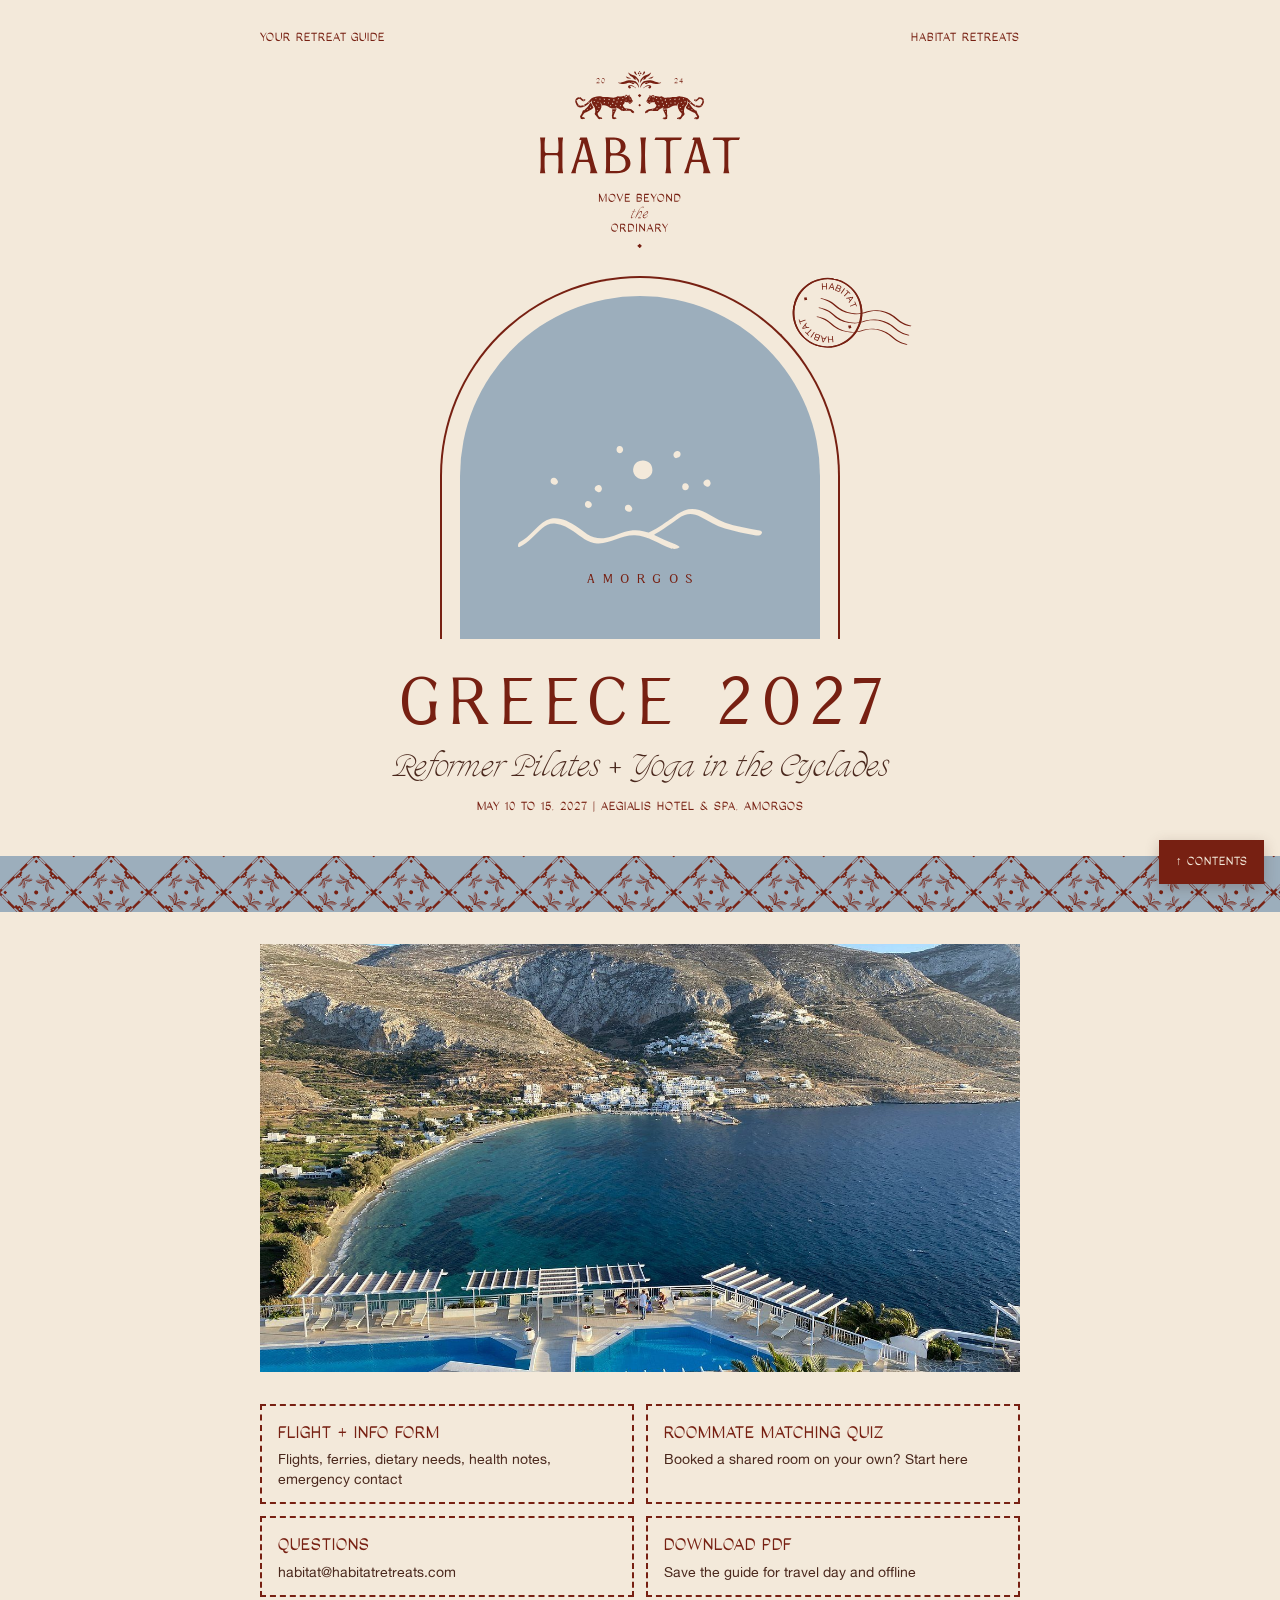
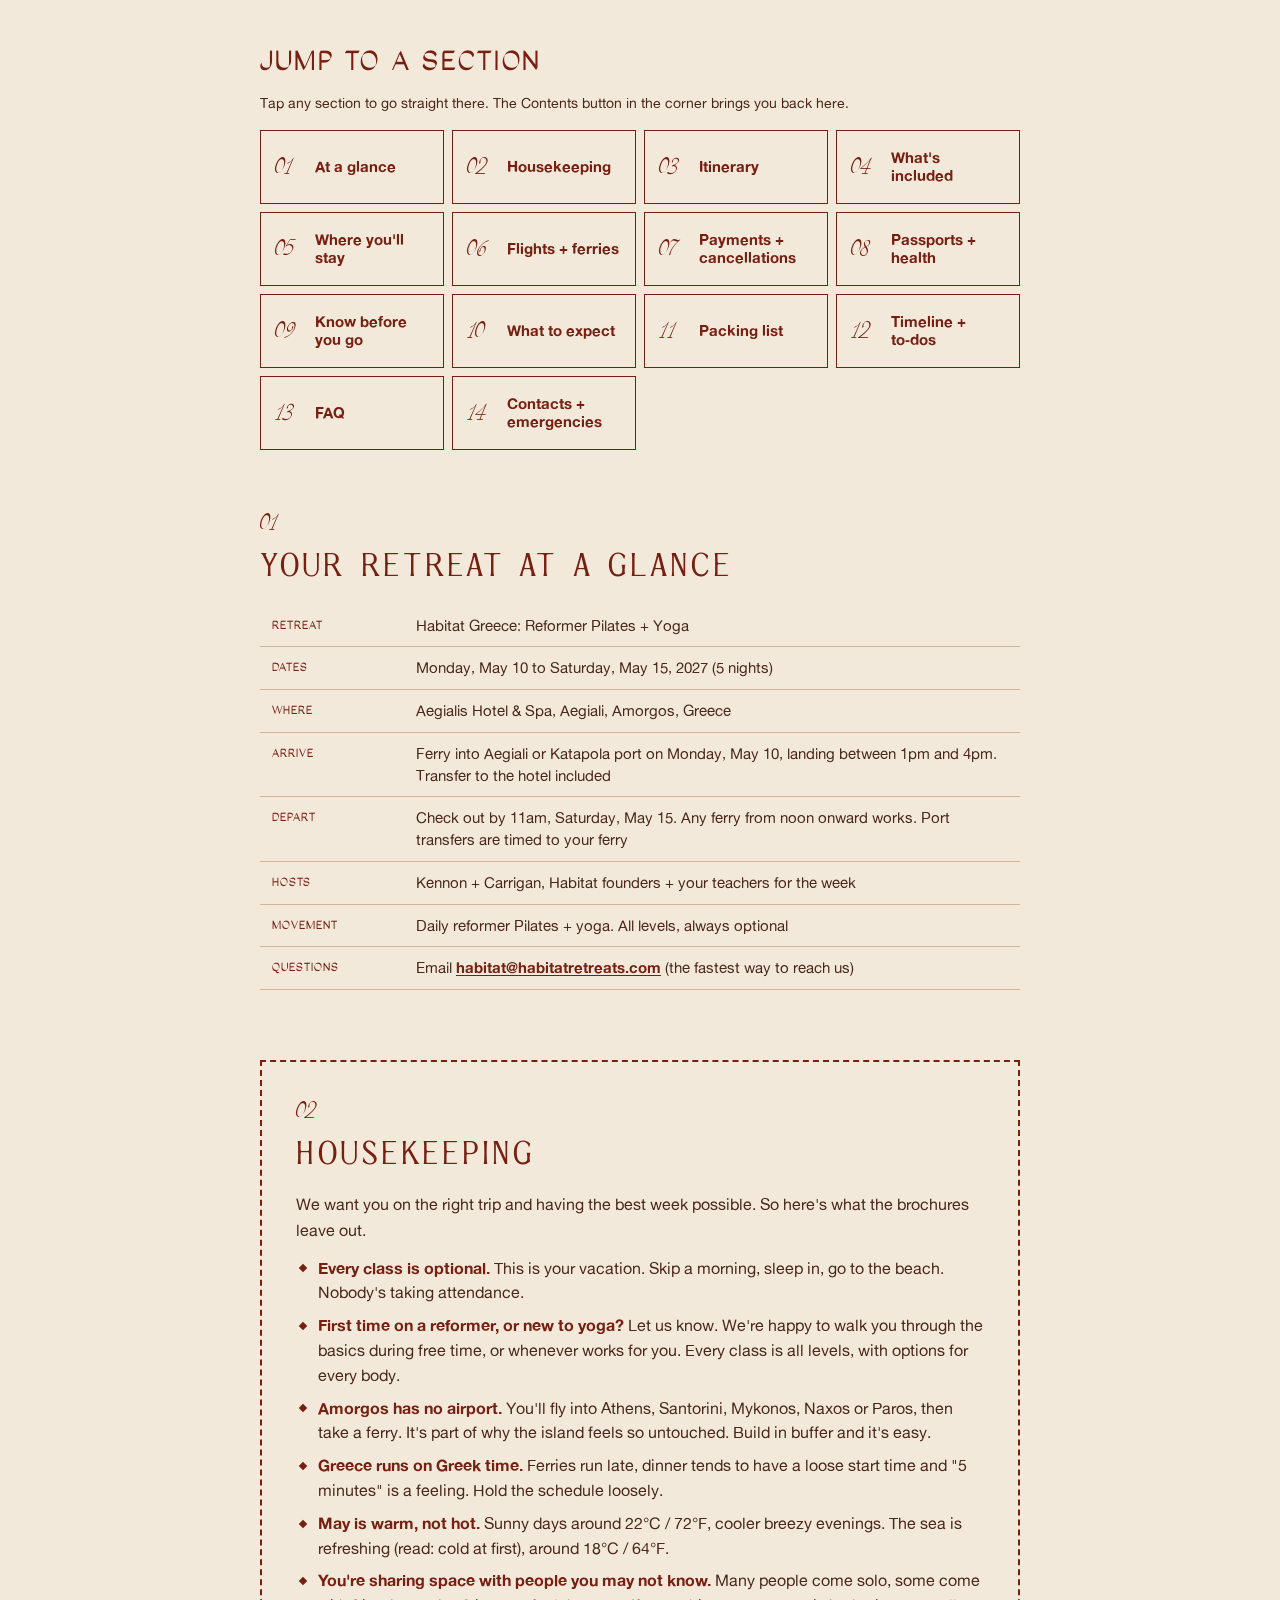
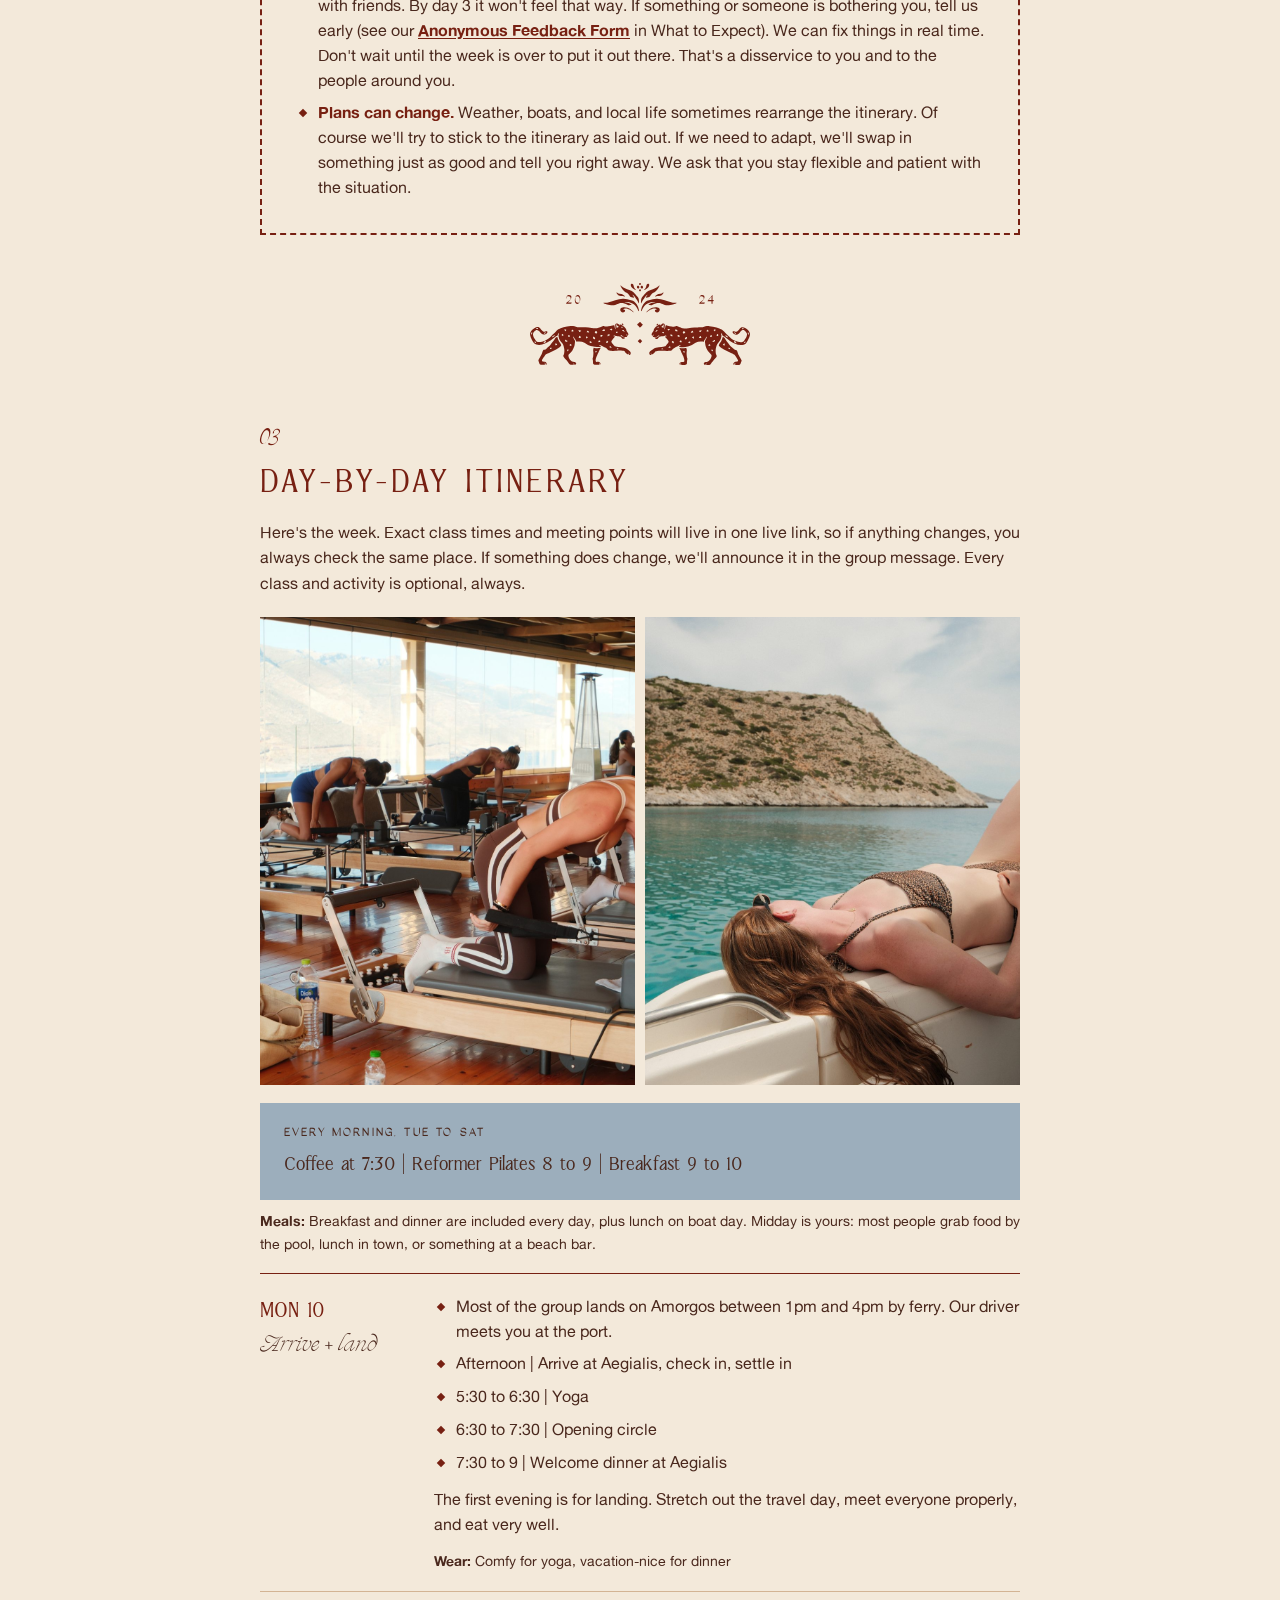
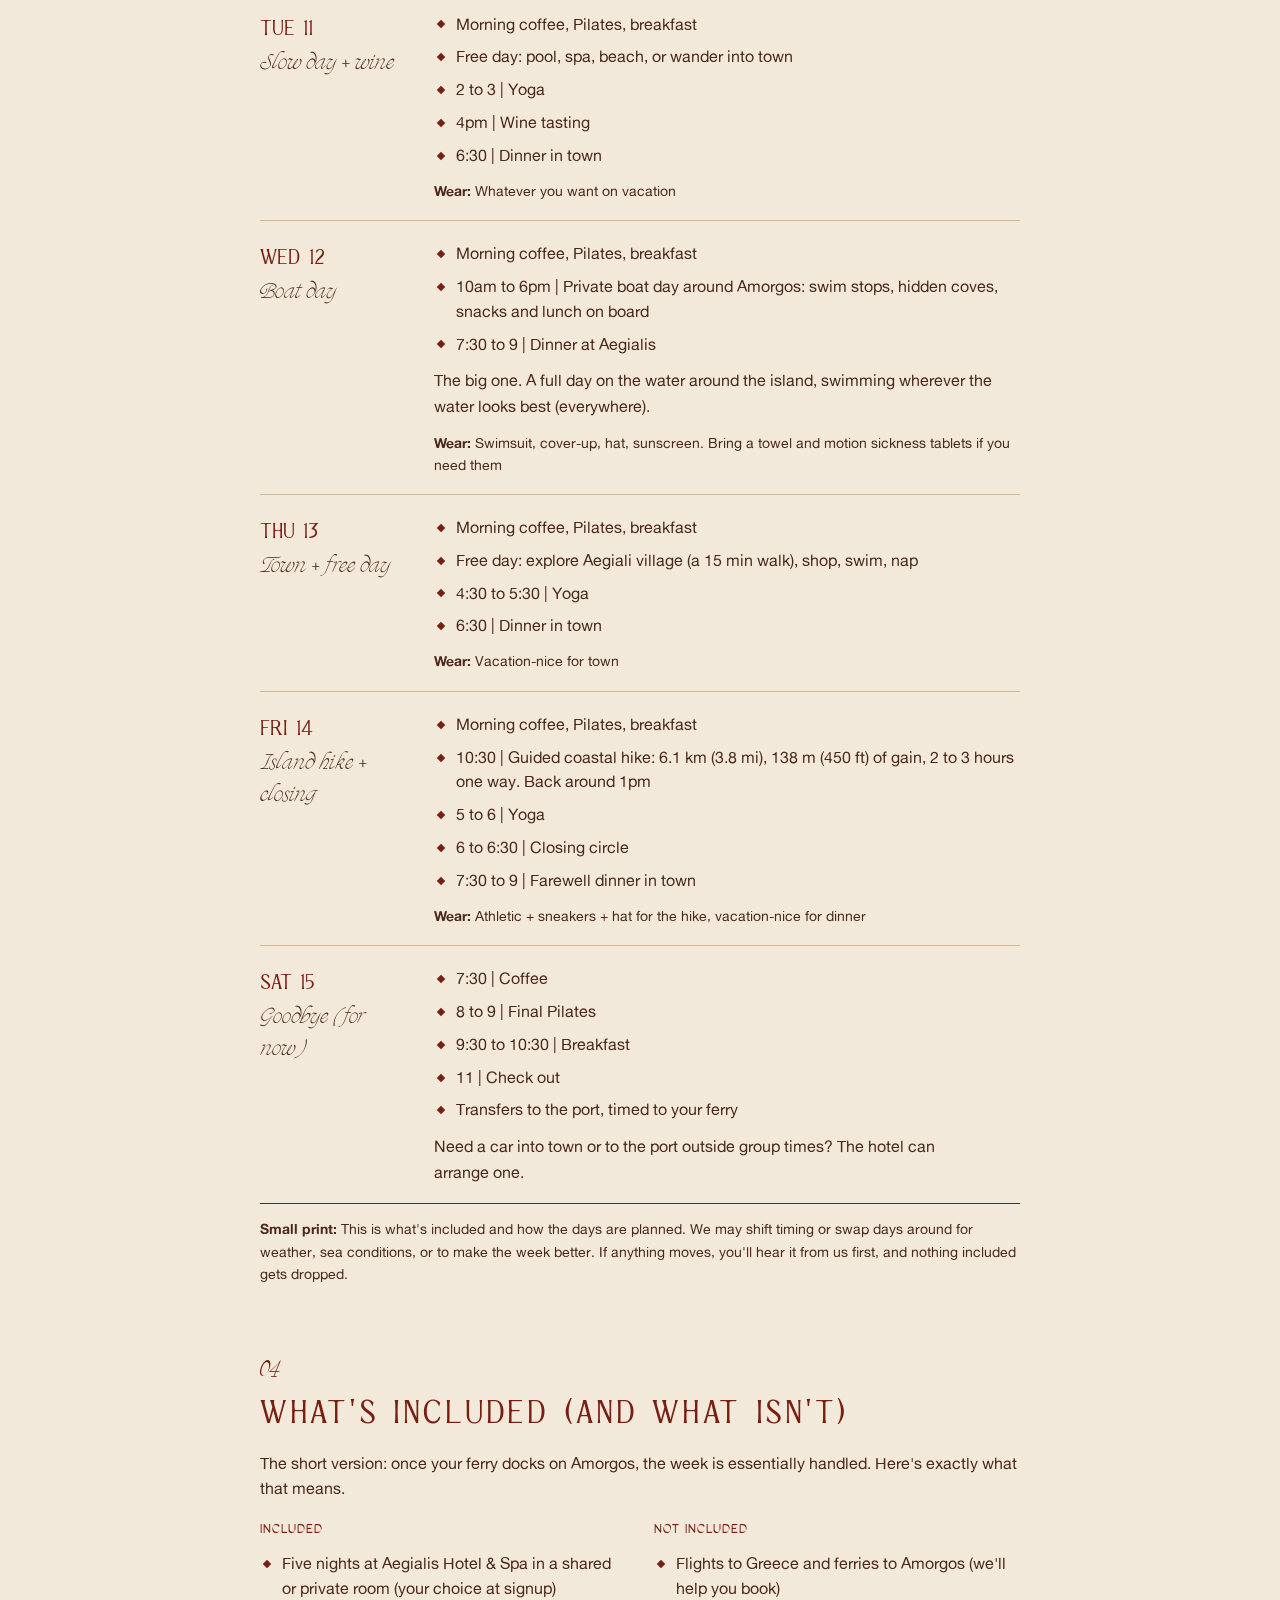
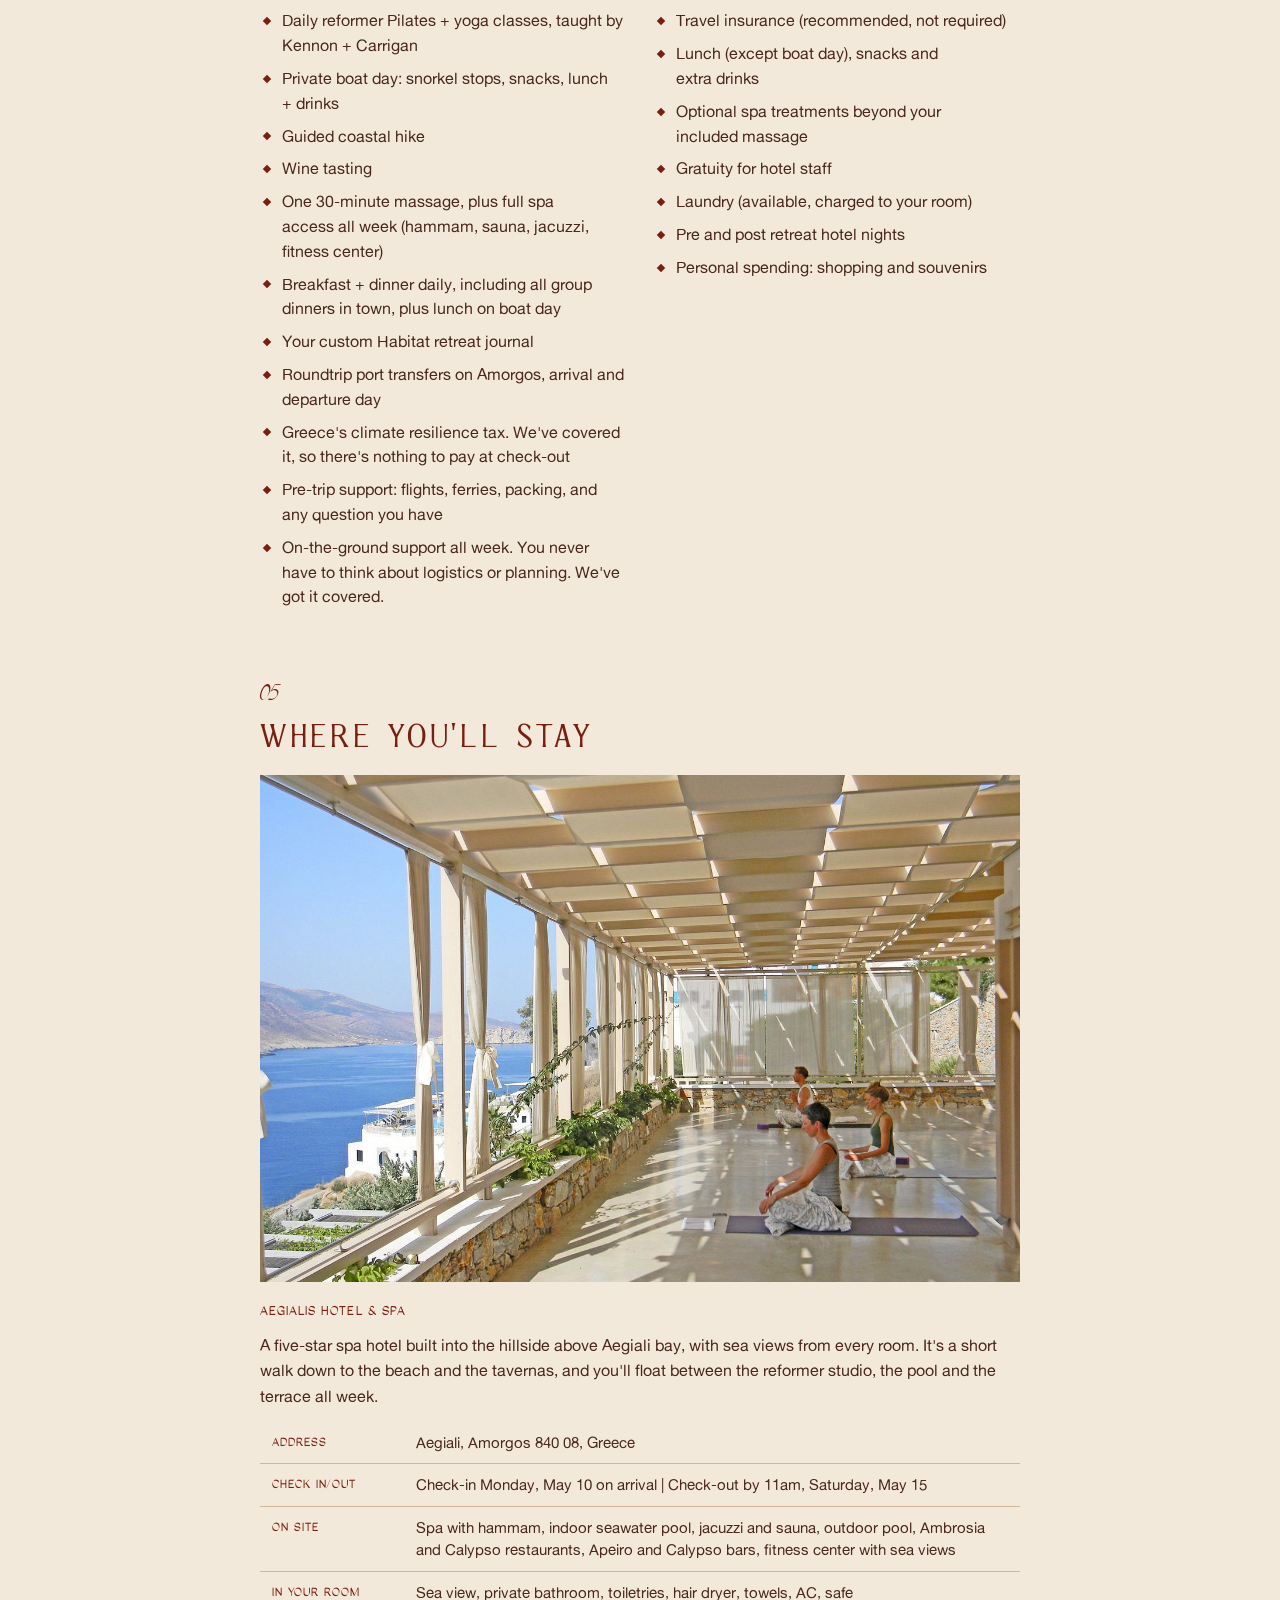
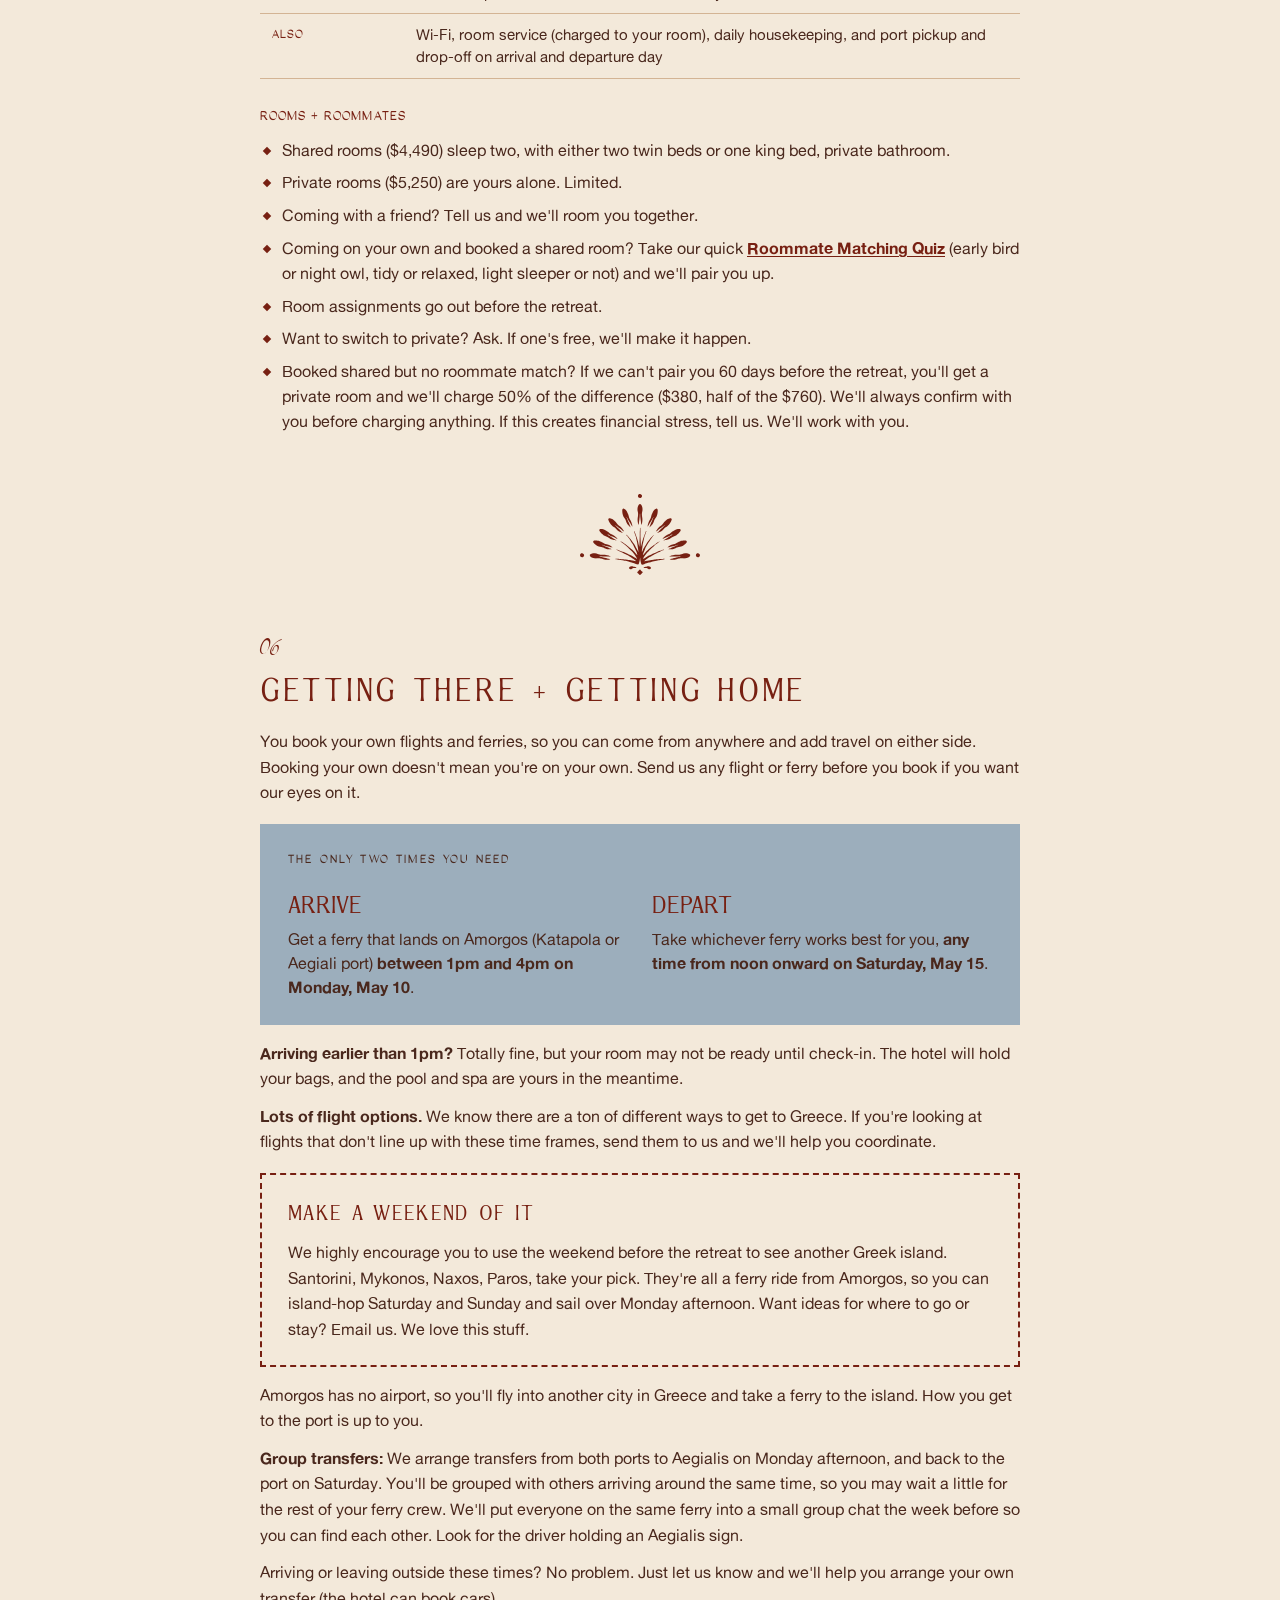
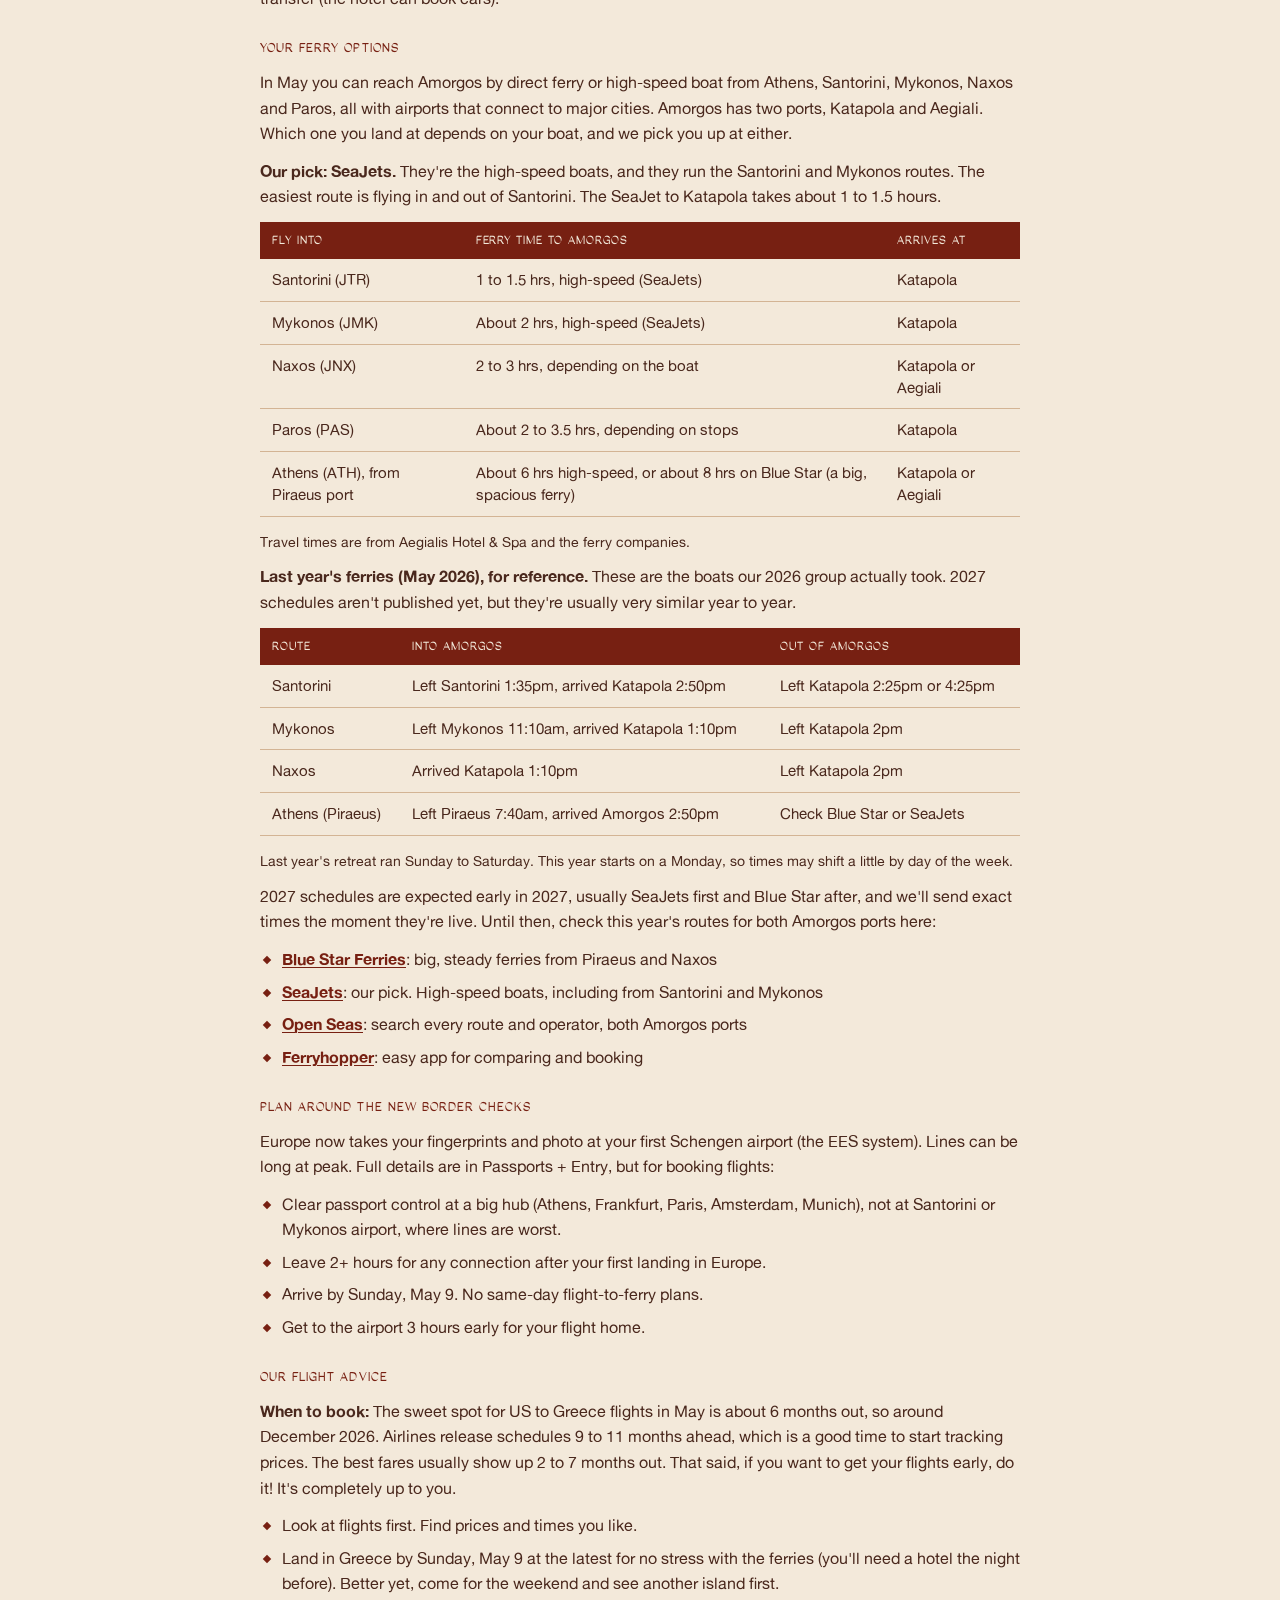
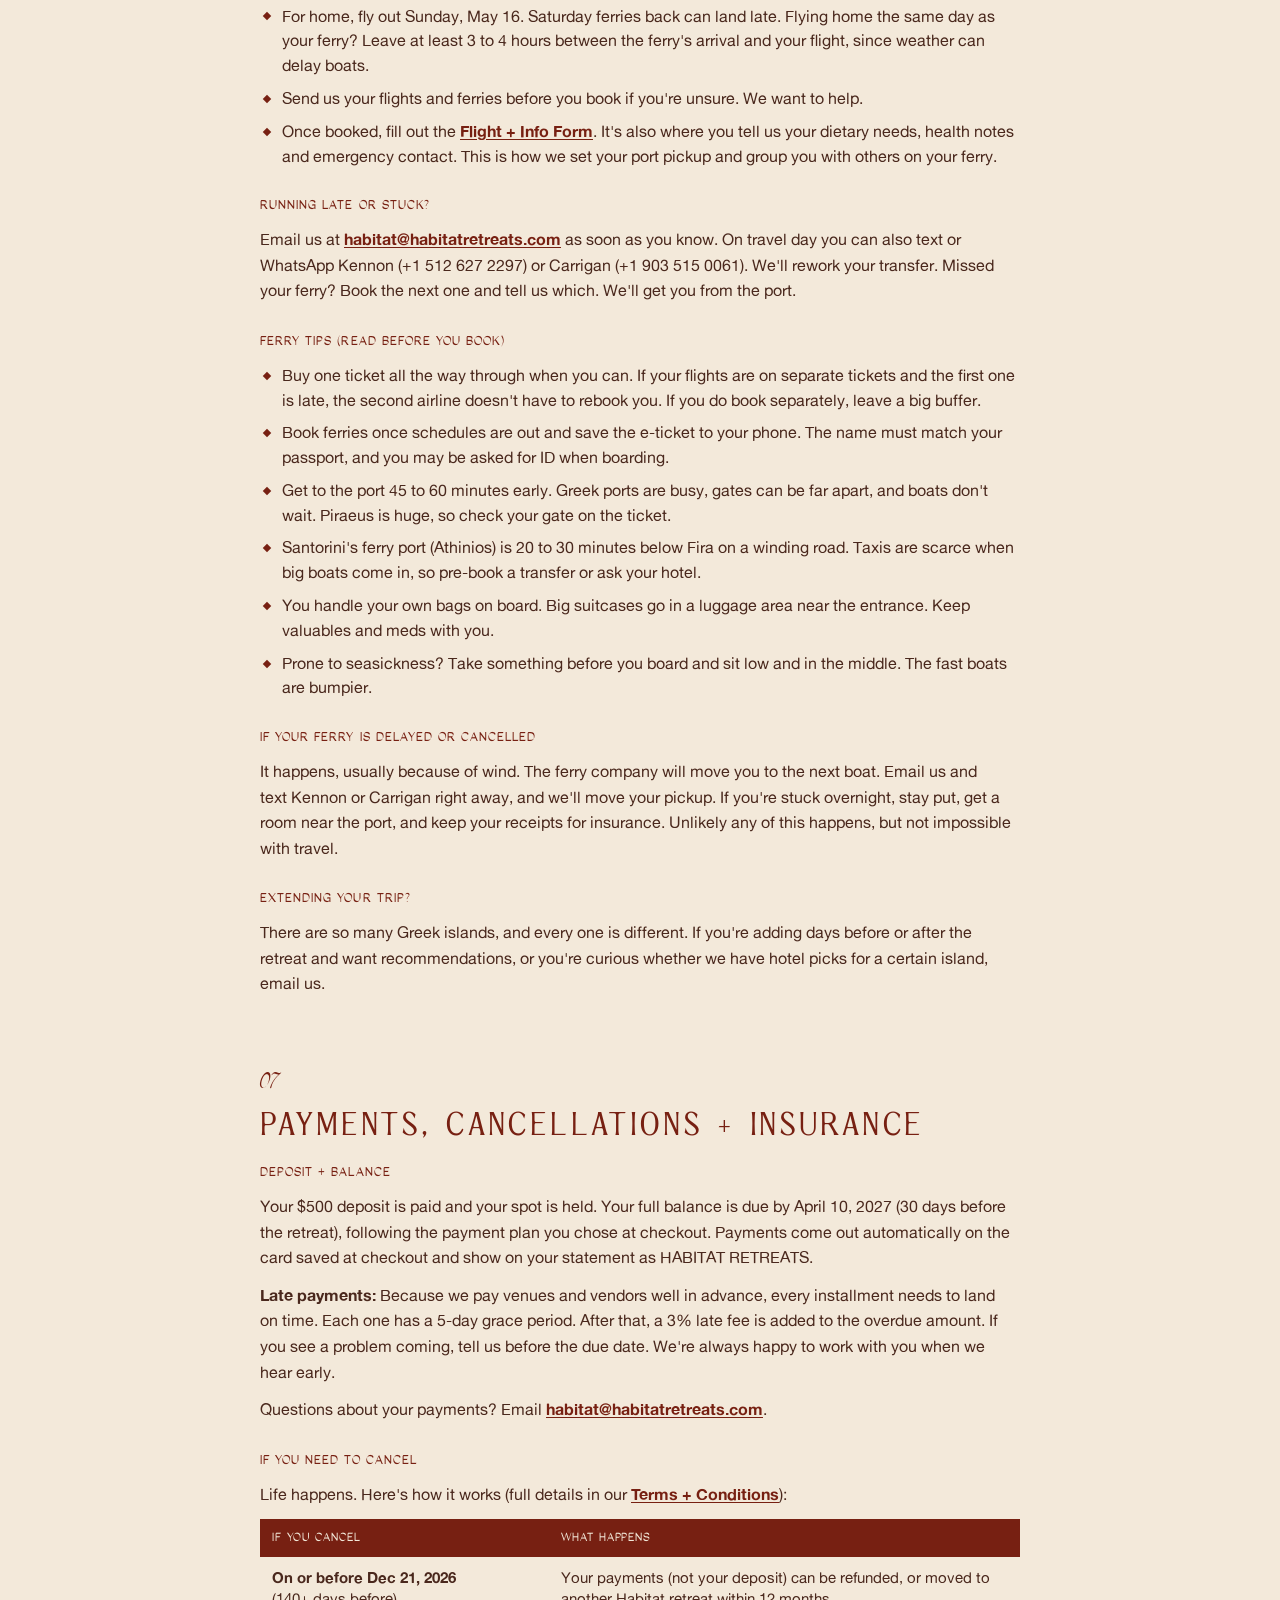
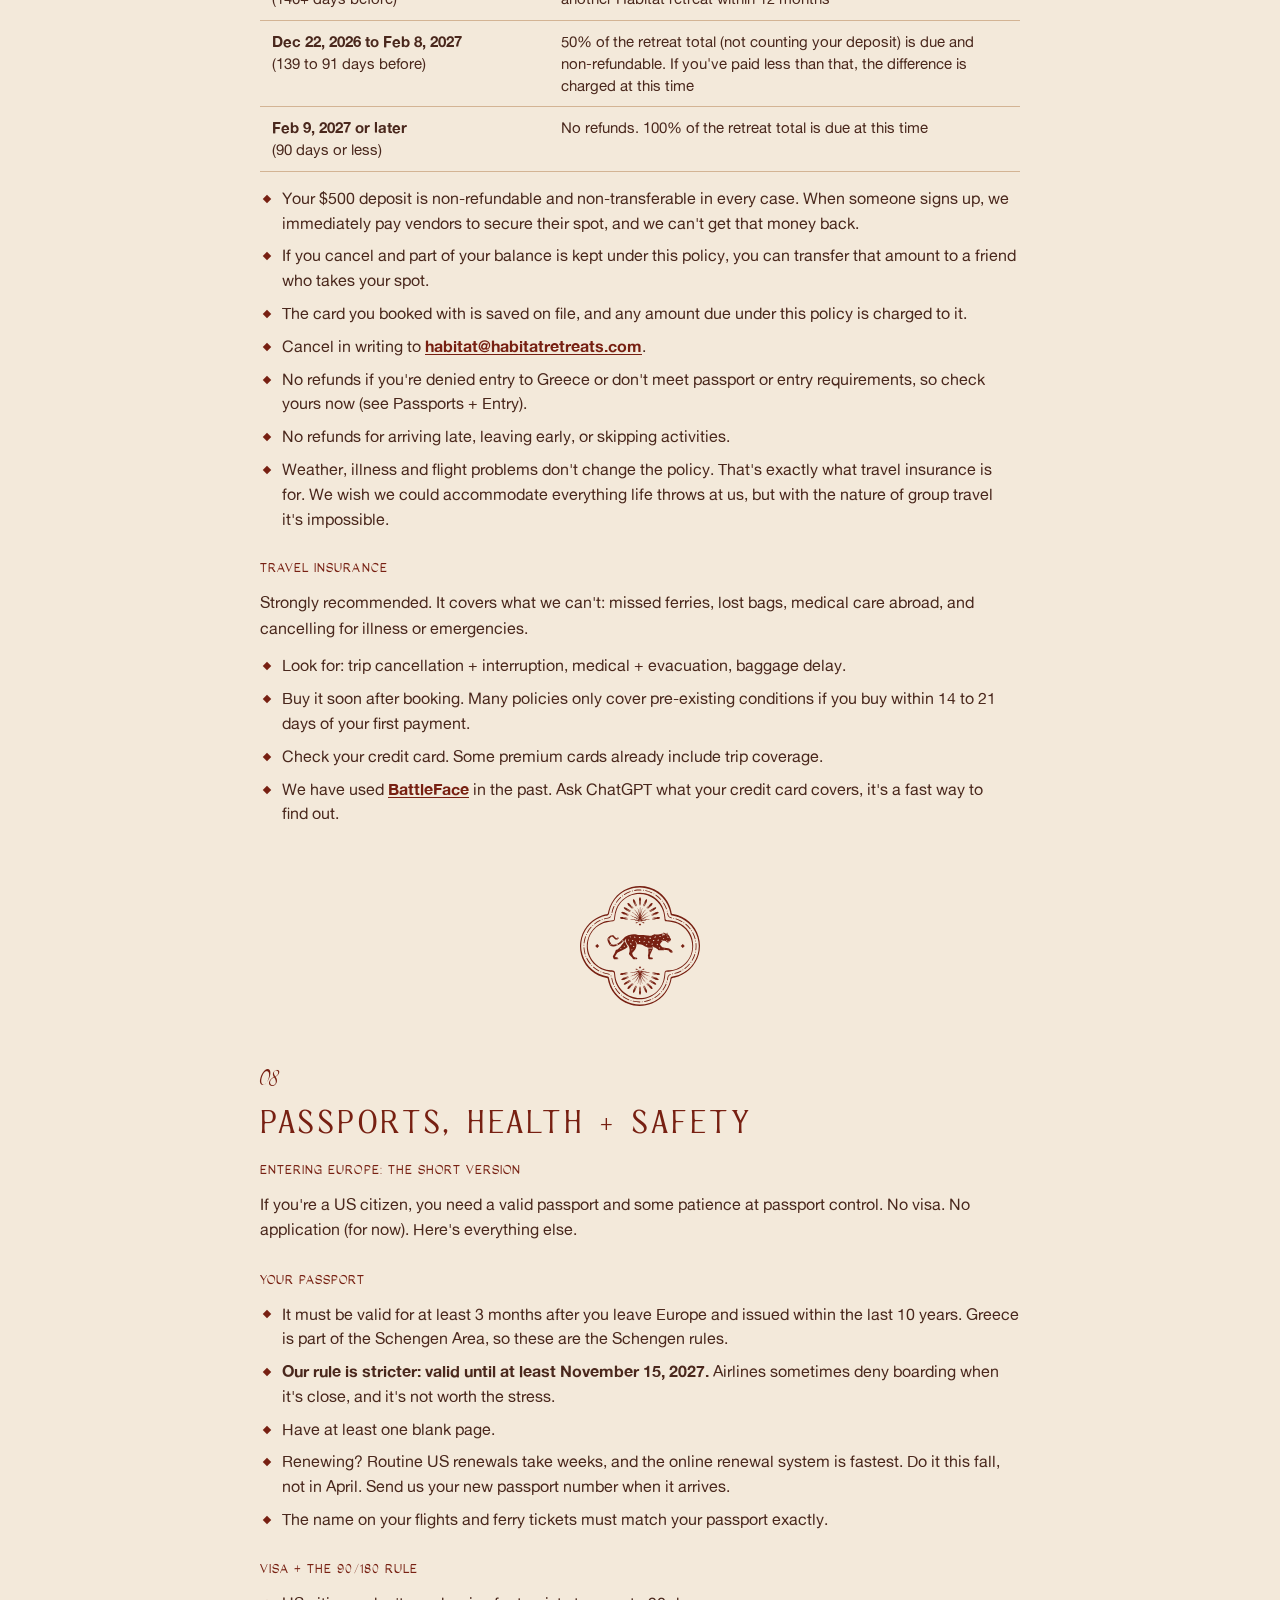
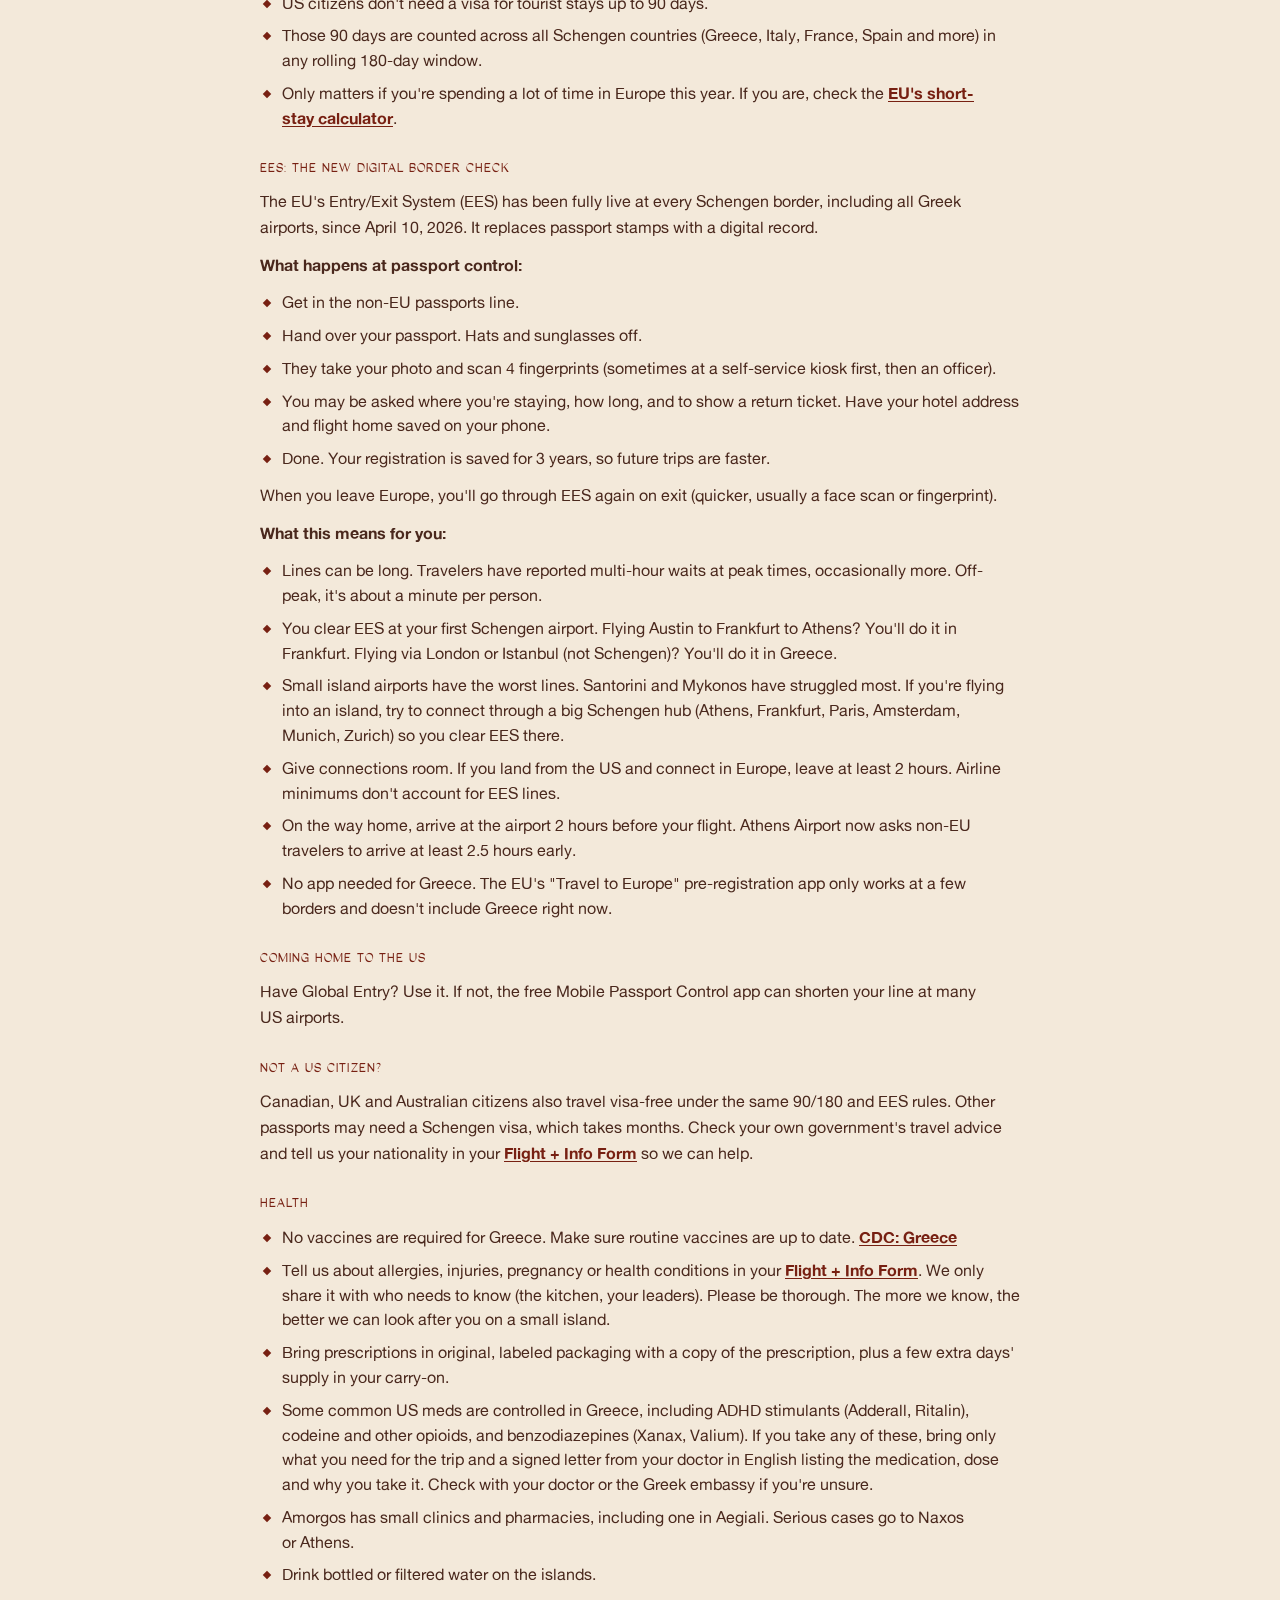
==== commit 09511479: "Greece guide: add photos from habitatretreats.com Co-Authored-By: Claude Opus 5.5 <noreply@anthropic" ====
--- a/greece-2027/index.html
+++ b/greece-2027/index.html
@@ -105,6 +105,17 @@
 .foot .xx{font-family:var(--display);font-size:20px;letter-spacing:.12em}
 .foot .small{font-size:14px}
 
+
+/* photos */
+.photo{margin:0;background:var(--sand)}
+.photo img{display:block;width:100%;height:auto;object-fit:cover}
+.photo-hero{margin:32px 0 4px}
+.photo-hero img{aspect-ratio:16/9}
+.photo-pair{display:grid;grid-template-columns:repeat(2,minmax(0,1fr));gap:10px;margin:20px 0 18px}
+.photo-pair img{aspect-ratio:4/5}
+.photo-wide{margin:4px 0 20px}
+.photo-wide img{aspect-ratio:3/2}
+@media (max-width:520px){.photo-pair{gap:6px}}
 @media (max-width:620px){
   .g [style*="grid-template-columns"]{grid-template-columns:minmax(0,1fr) !important;gap:8px !important}
   .g .sec{padding-top:44px}
@@ -141,6 +152,7 @@
 <div class="band tile" aria-hidden="true"></div>
 
 <main class="wrap">
+  <figure class="photo photo-hero"><img src="photos/hero-aegialis-bay.jpg" alt="Aegiali bay on Amorgos from Aegialis Hotel &amp; Spa"></figure>
   <div class="quick">
     <a href="https://docs.google.com/forms/d/e/1FAIpQLSdge0zXwREFwfIdyfeRZv0gb27XzXF15d18PL1EZtjag3X5HQ/viewform" target="_blank" rel="noopener"><b>Flight + Info Form</b><span>Flights, ferries, dietary needs, health notes, emergency contact</span></a>
     <a href="https://docs.google.com/forms/d/e/1FAIpQLSe7u2kuV1fyHj5GzP_kXplLgOZrj8qUxyGzDWy-2w_G9Jx1SQ/viewform" target="_blank" rel="noopener"><b>Roommate Matching Quiz</b><span>Booked a shared room on your own? Start here</span></a>
@@ -195,6 +207,7 @@
 <span class="eb">03</span>
 <h2>Day-by-day itinerary</h2>
 <p>Here's the week. Exact class times and meeting points will live in one live link, so if anything changes, you always check the same place. If something does change, we'll announce it in the group message. Every class and activity is optional, always.</p>
+<div class="photo-pair"><figure class="photo"><img src="photos/reformer-pilates.jpg" alt="Morning reformer Pilates class" loading="lazy"></figure><figure class="photo"><img src="photos/boat-day.jpg" alt="Boat day off the coast of Amorgos" loading="lazy"></figure></div>
 <div style="display: flex; flex-direction: column; gap: 6px; background: #9CAEBC; padding: 20px 24px; margin: 14px 0 10px; color: #4A281D">
 <div style="font-size: 12px; letter-spacing: 0.18em; text-transform: uppercase; font-weight: 600; color: #4A281D">Every morning, Tue to Sat</div>
 <div style="font-family: 'La Magnifique','Optima', sans-serif; font-size: 20px; color: #4A281D">Coffee at 7:30 | Reformer Pilates 8 to 9 | Breakfast 9 to 10</div>
@@ -329,6 +342,7 @@
 <div class="sec" id="where-you-ll-stay">
 <span class="eb">05</span>
 <h2>Where you'll stay</h2>
+<figure class="photo photo-wide"><img src="photos/studio-terrace.jpg" alt="The reformer studio terrace at Aegialis, looking out to sea" loading="lazy"></figure>
 <h3 style="margin-top: 0">Aegialis Hotel &amp; Spa</h3>
 <p>A five-star spa hotel built into the hillside above Aegiali bay, with sea views from every room. It's a short walk down to the beach and the tavernas, and you'll float between the reformer studio, the pool and the terrace all week.</p>
 <div class="tw"><table class="kv">
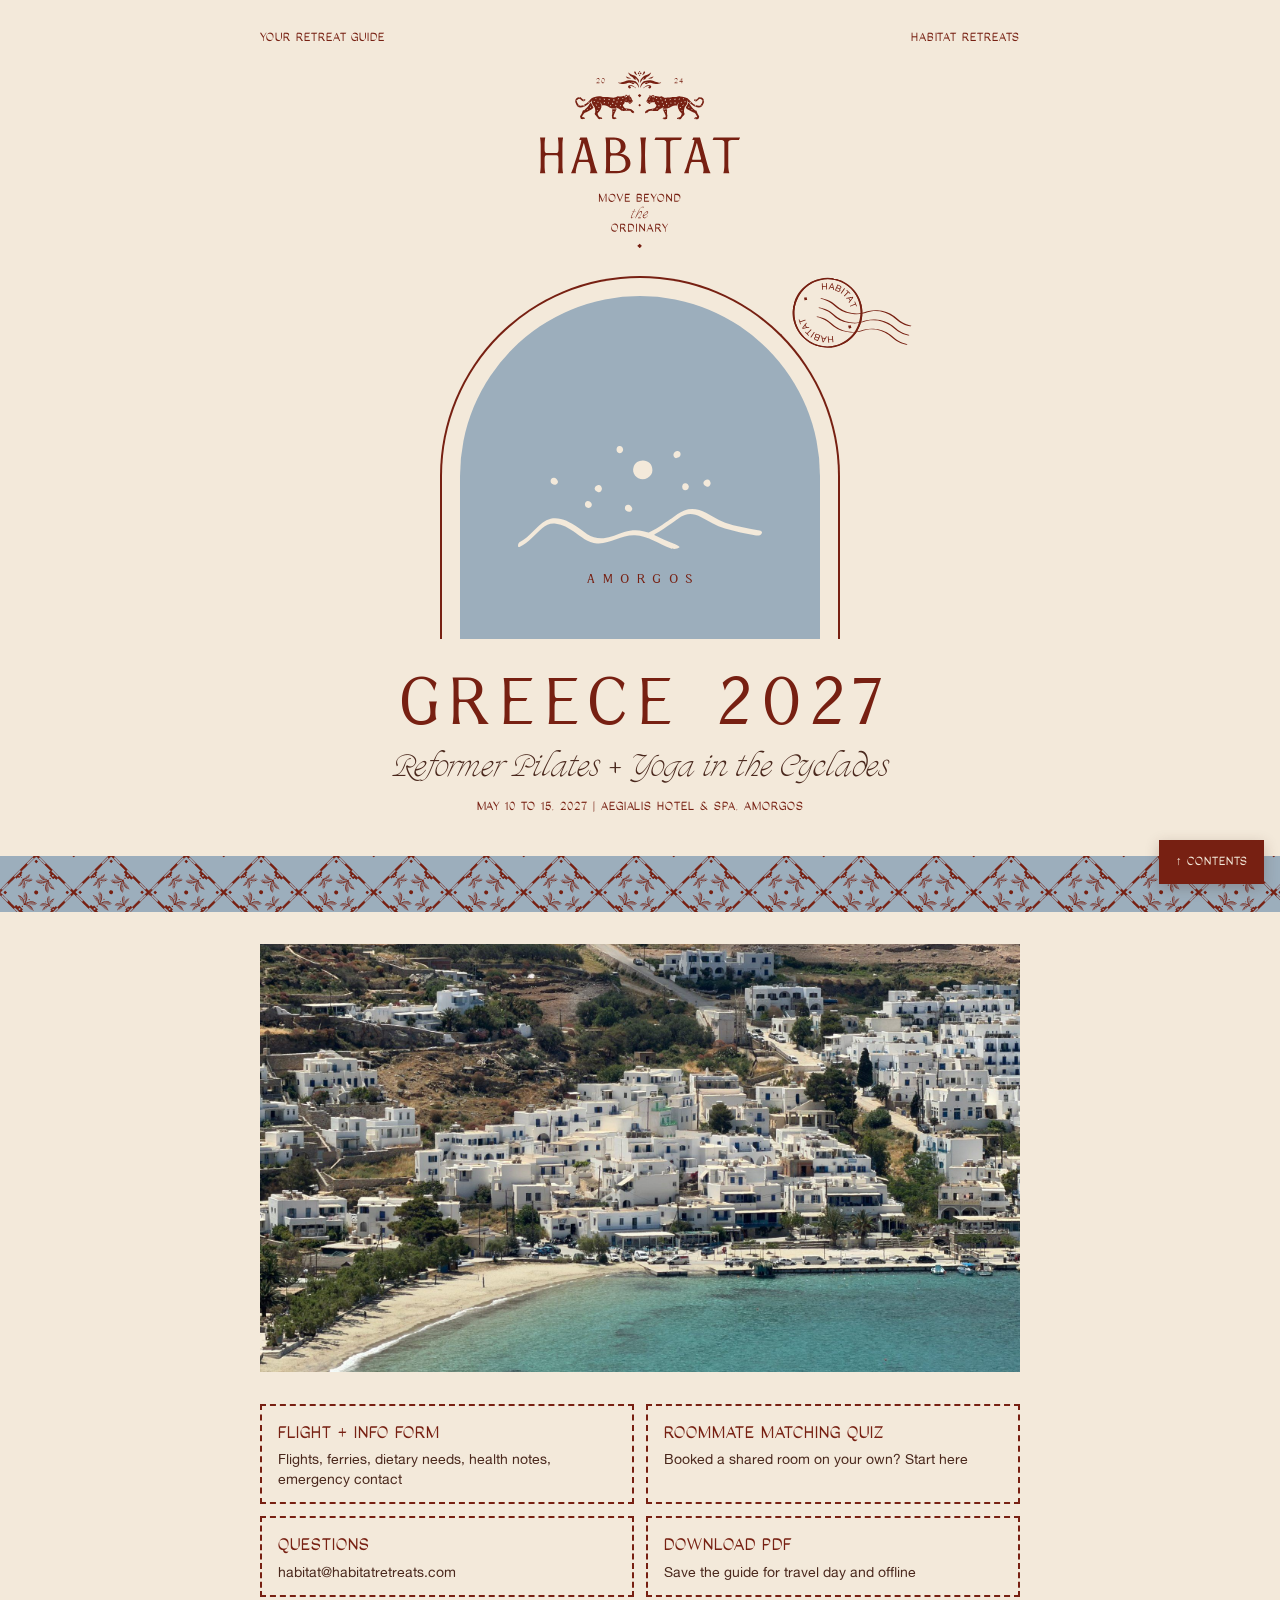
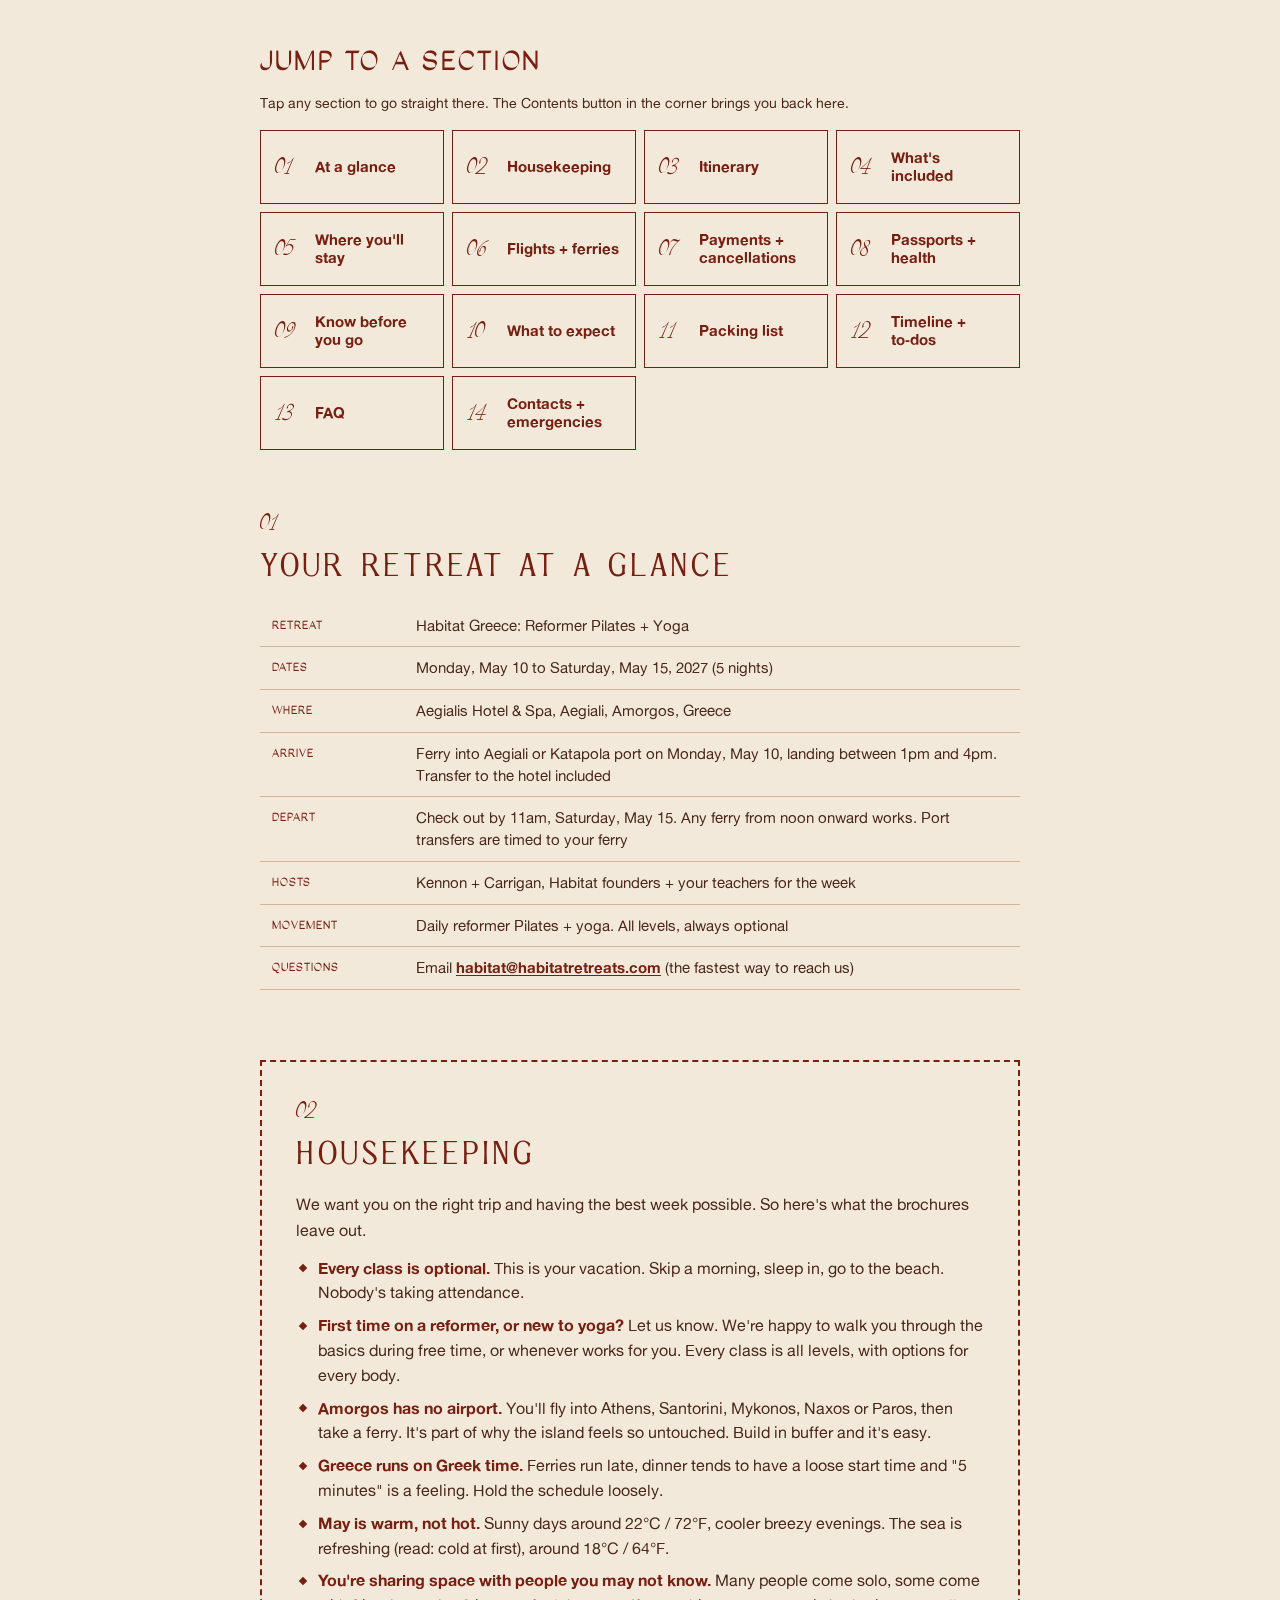
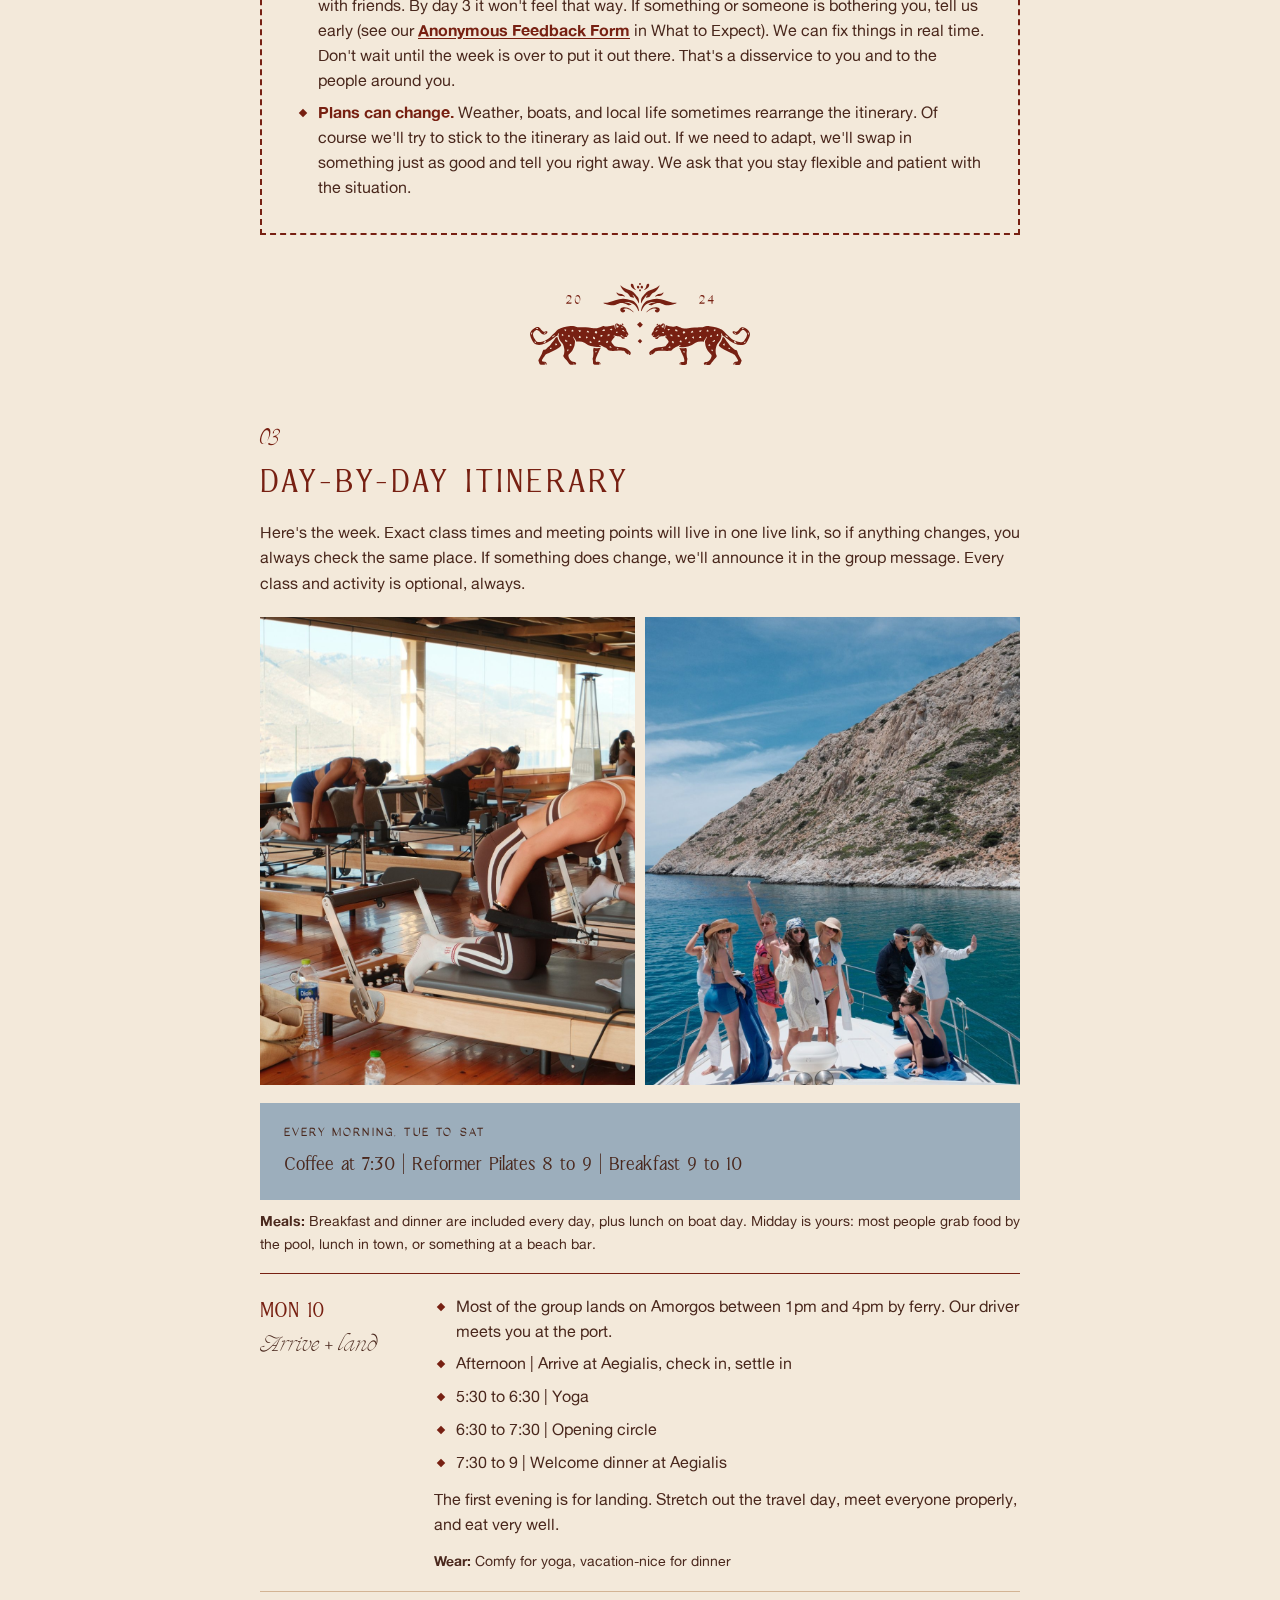
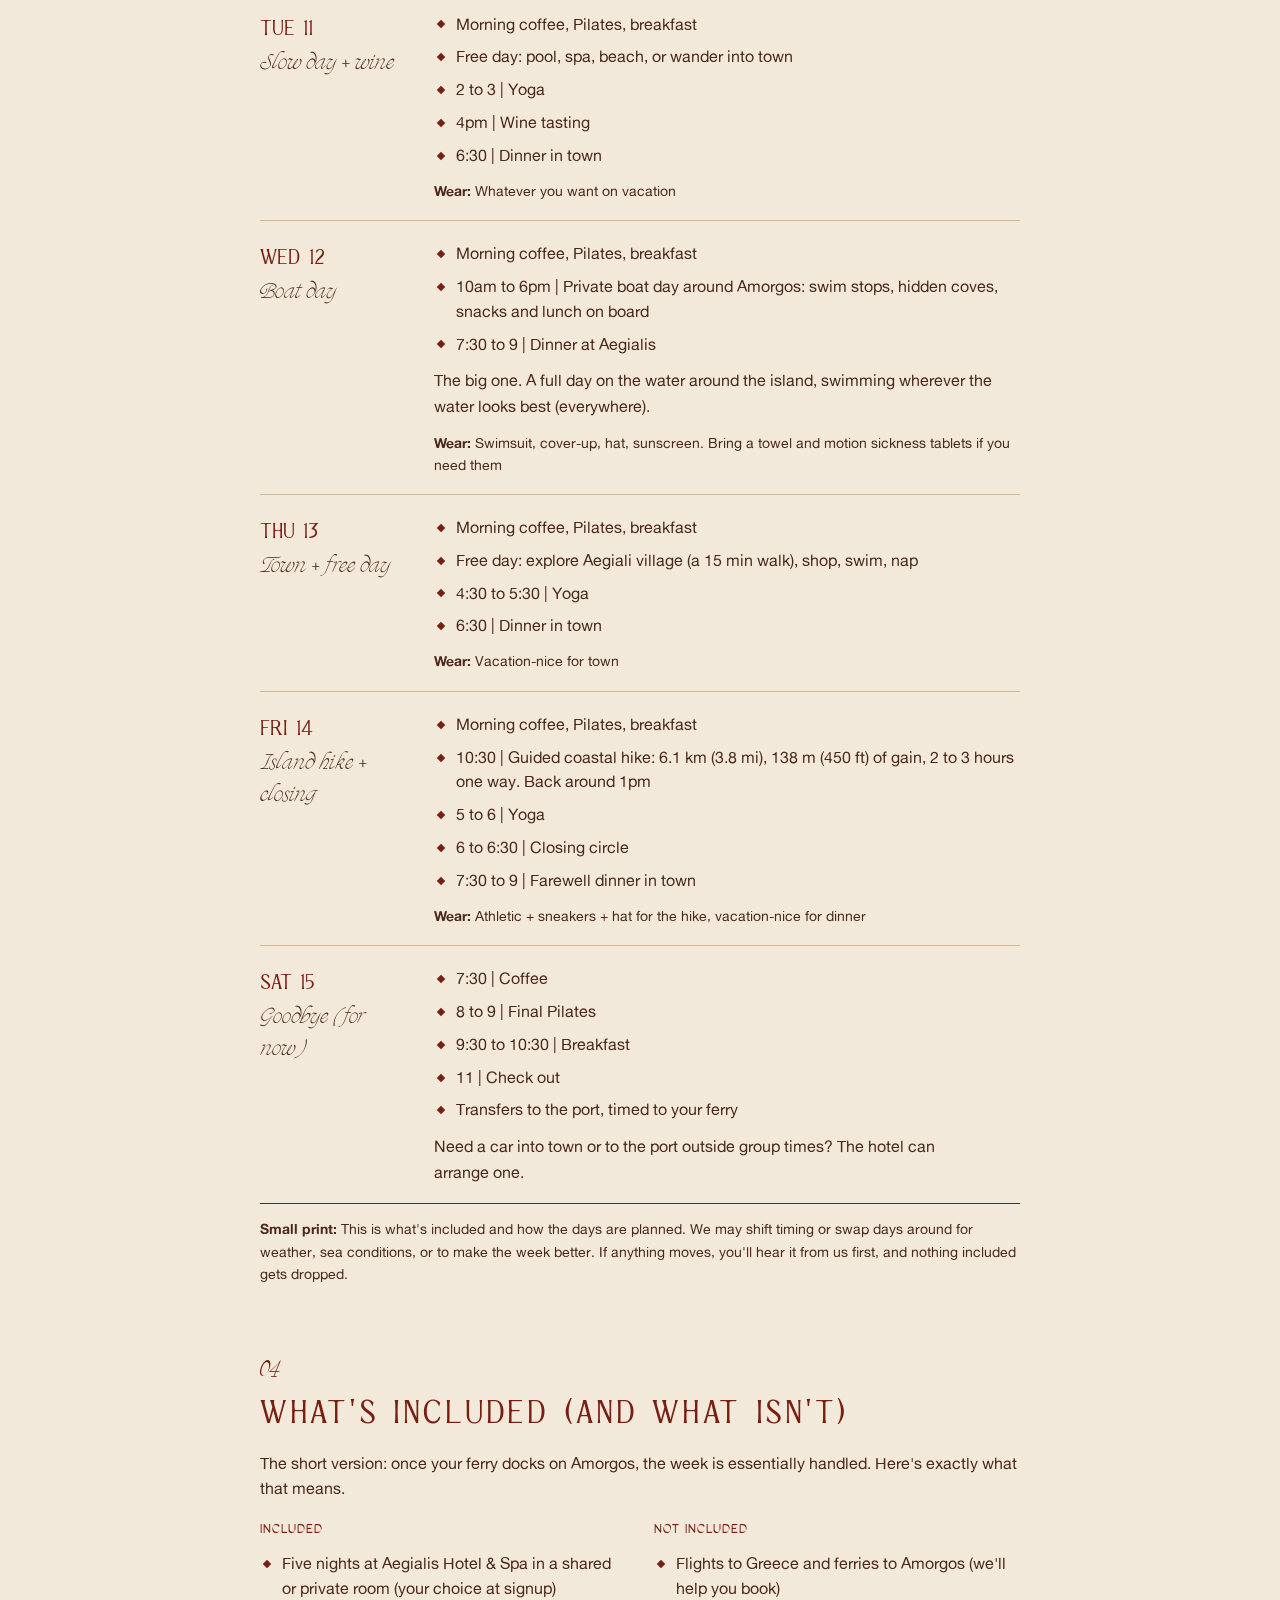
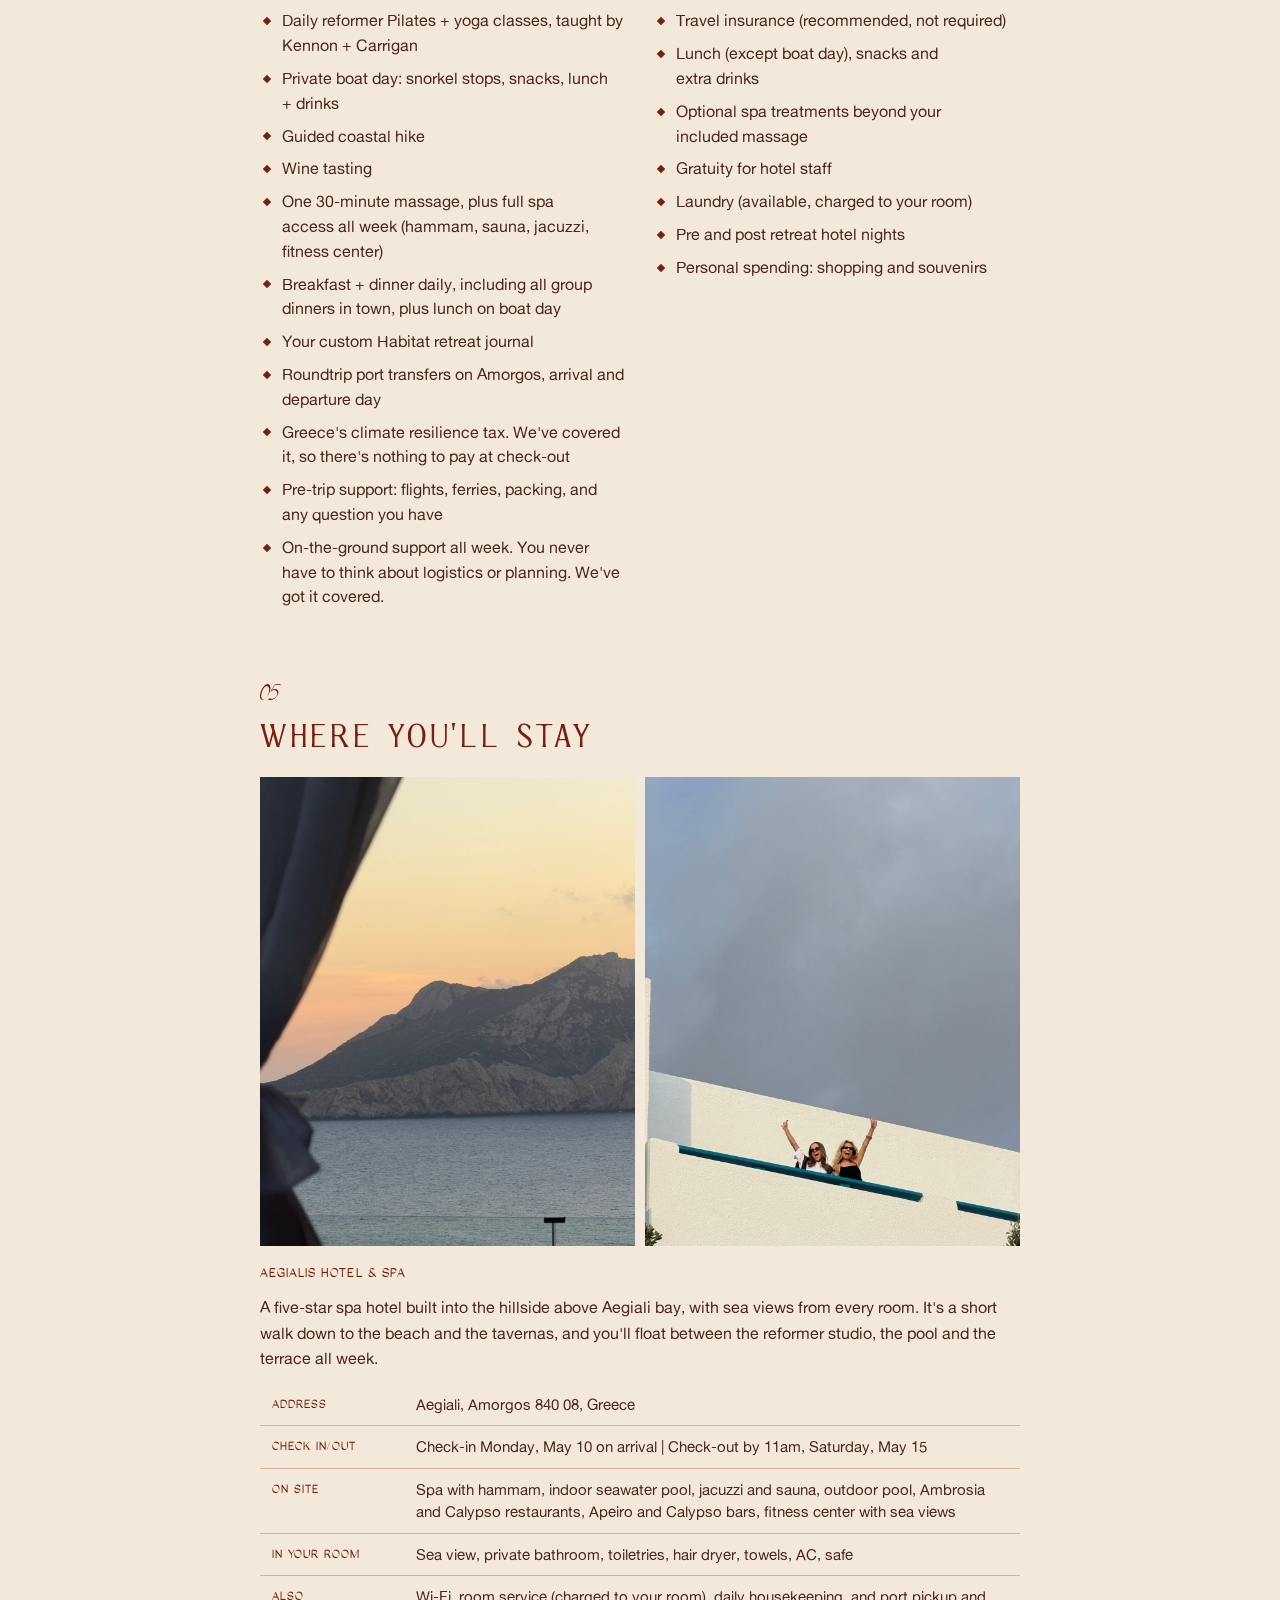
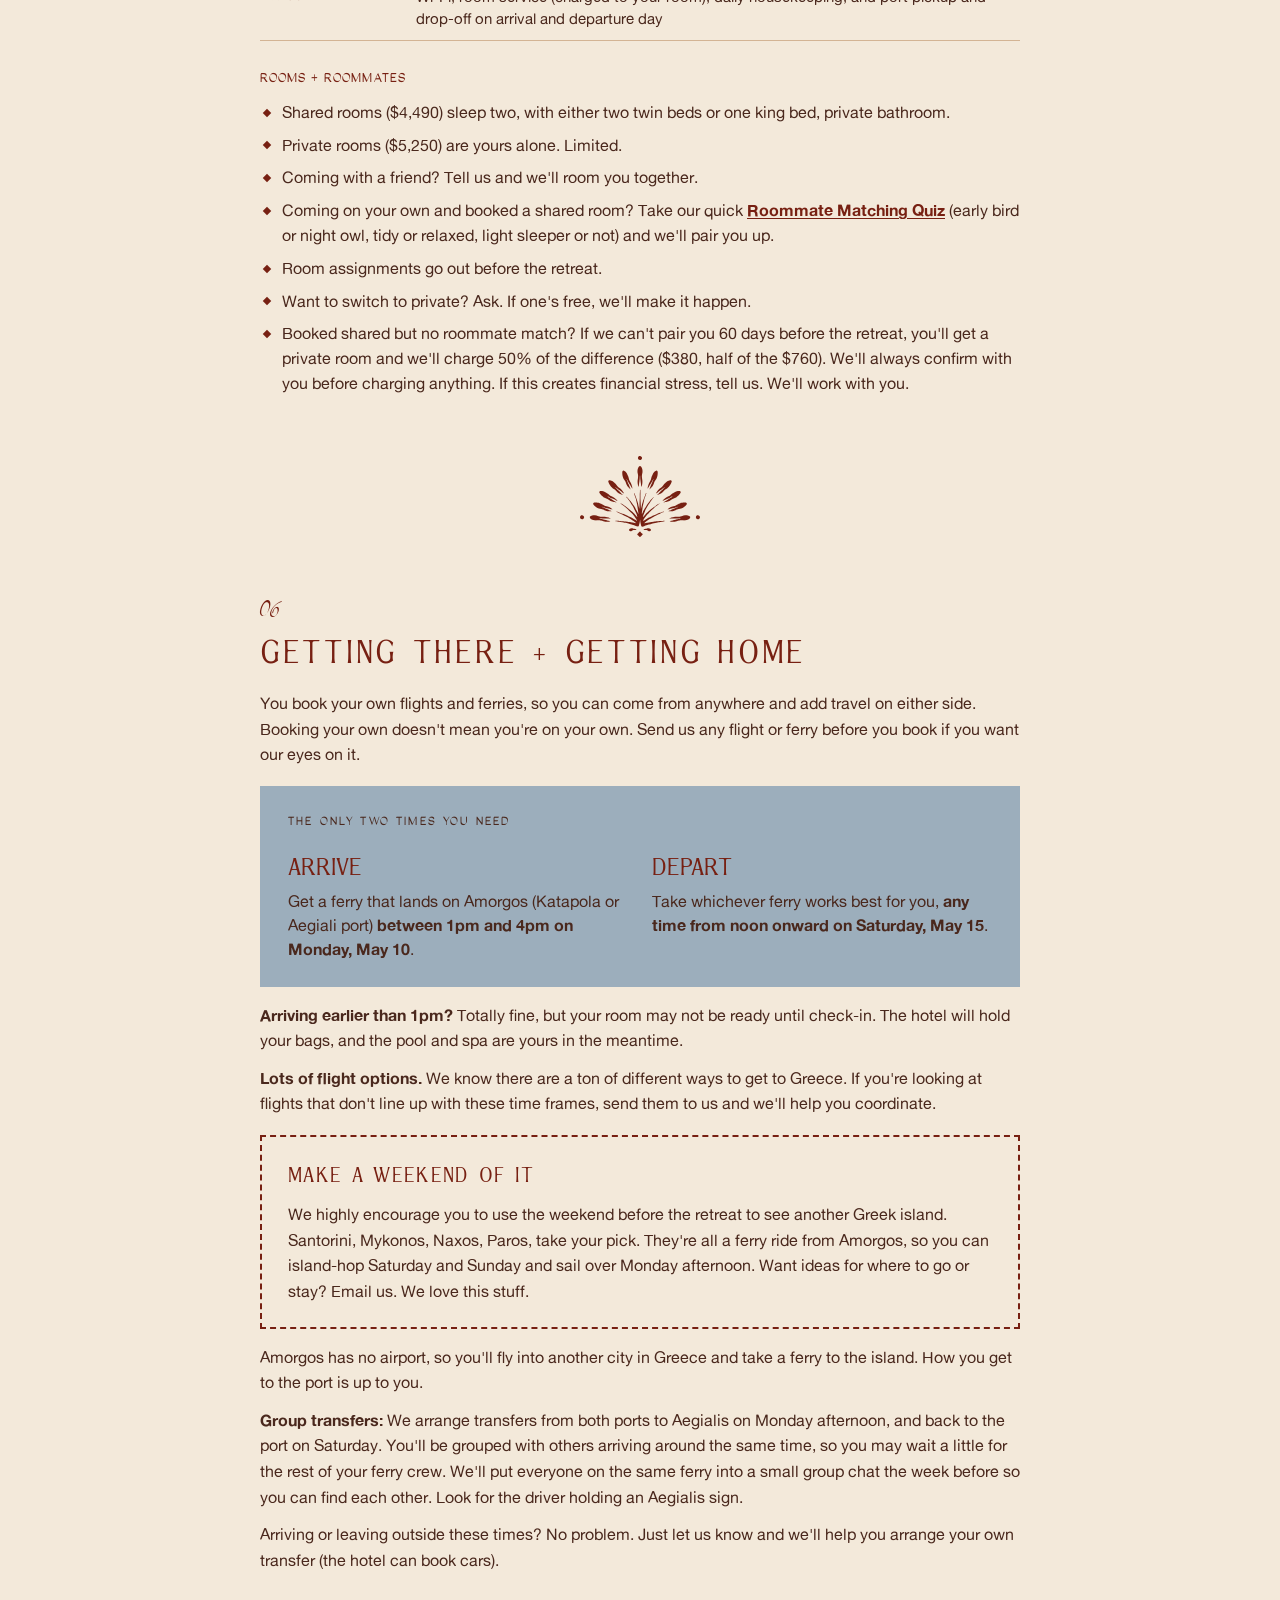
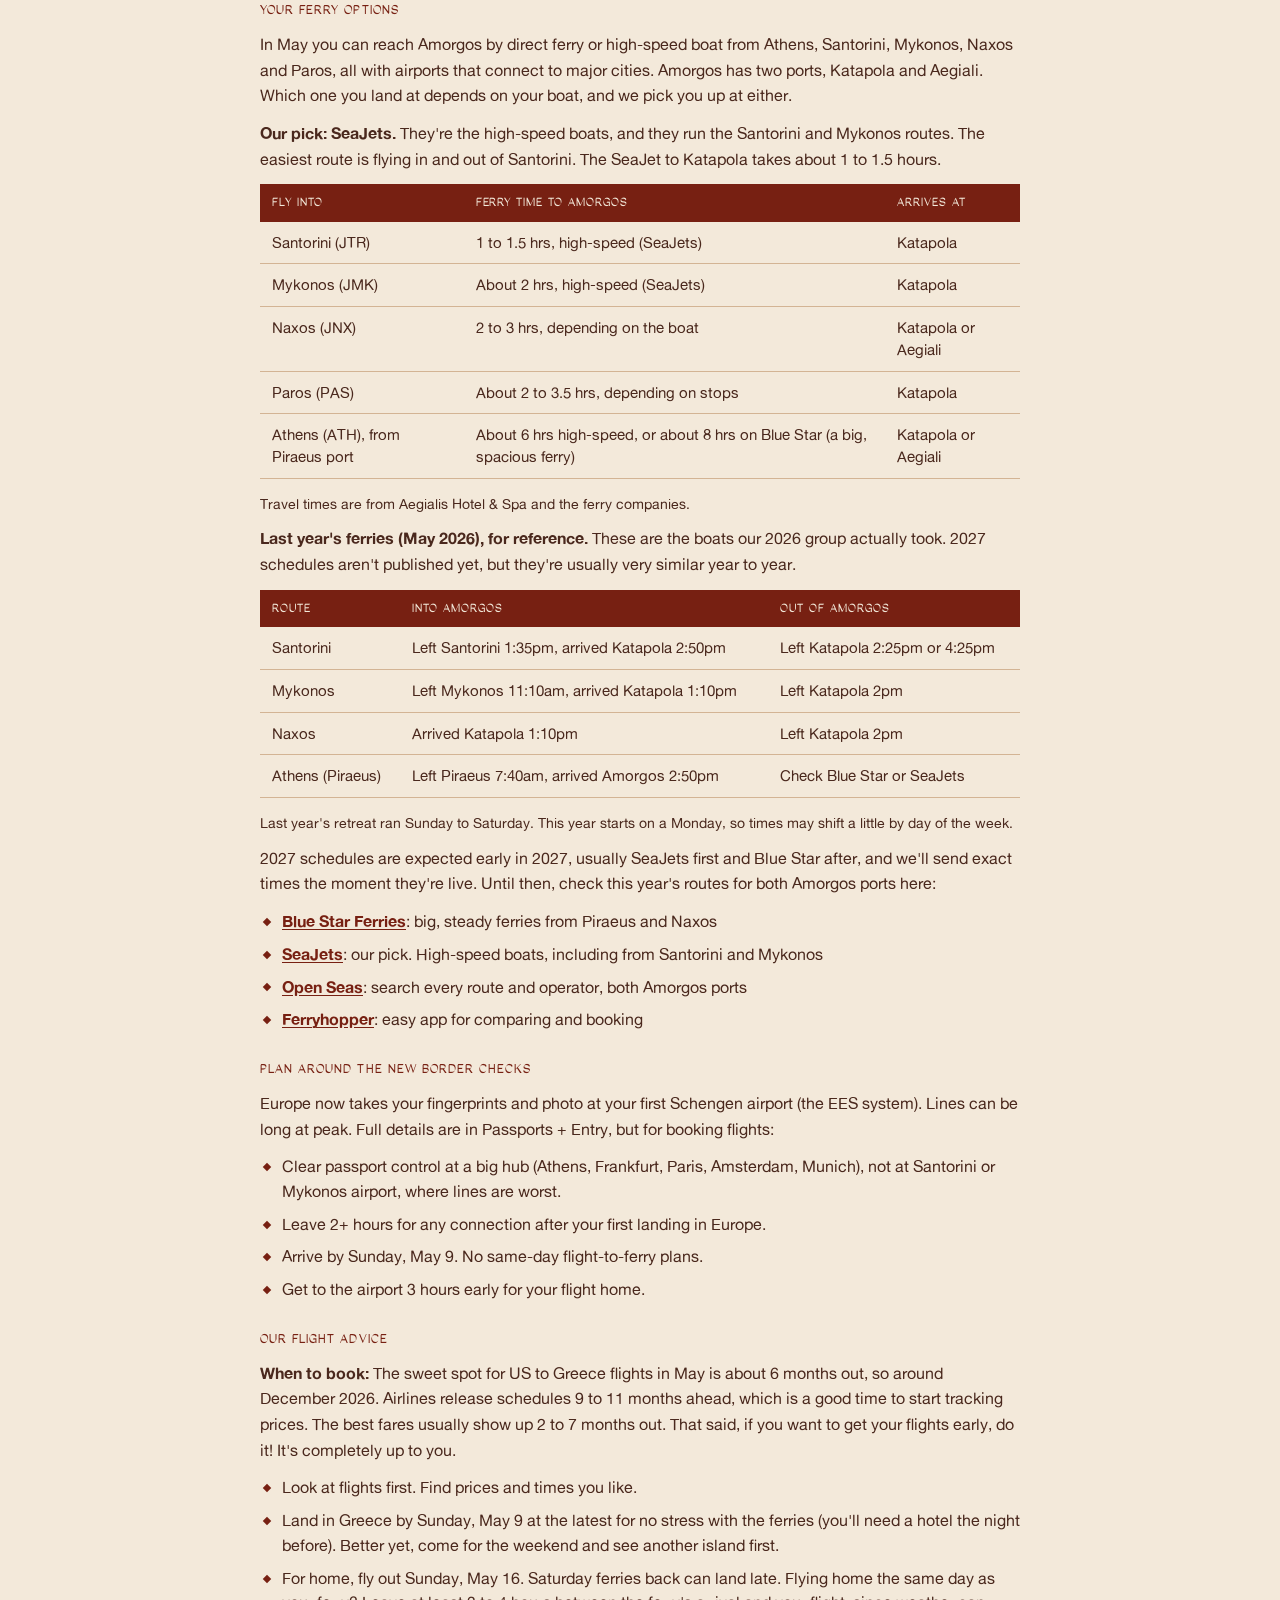
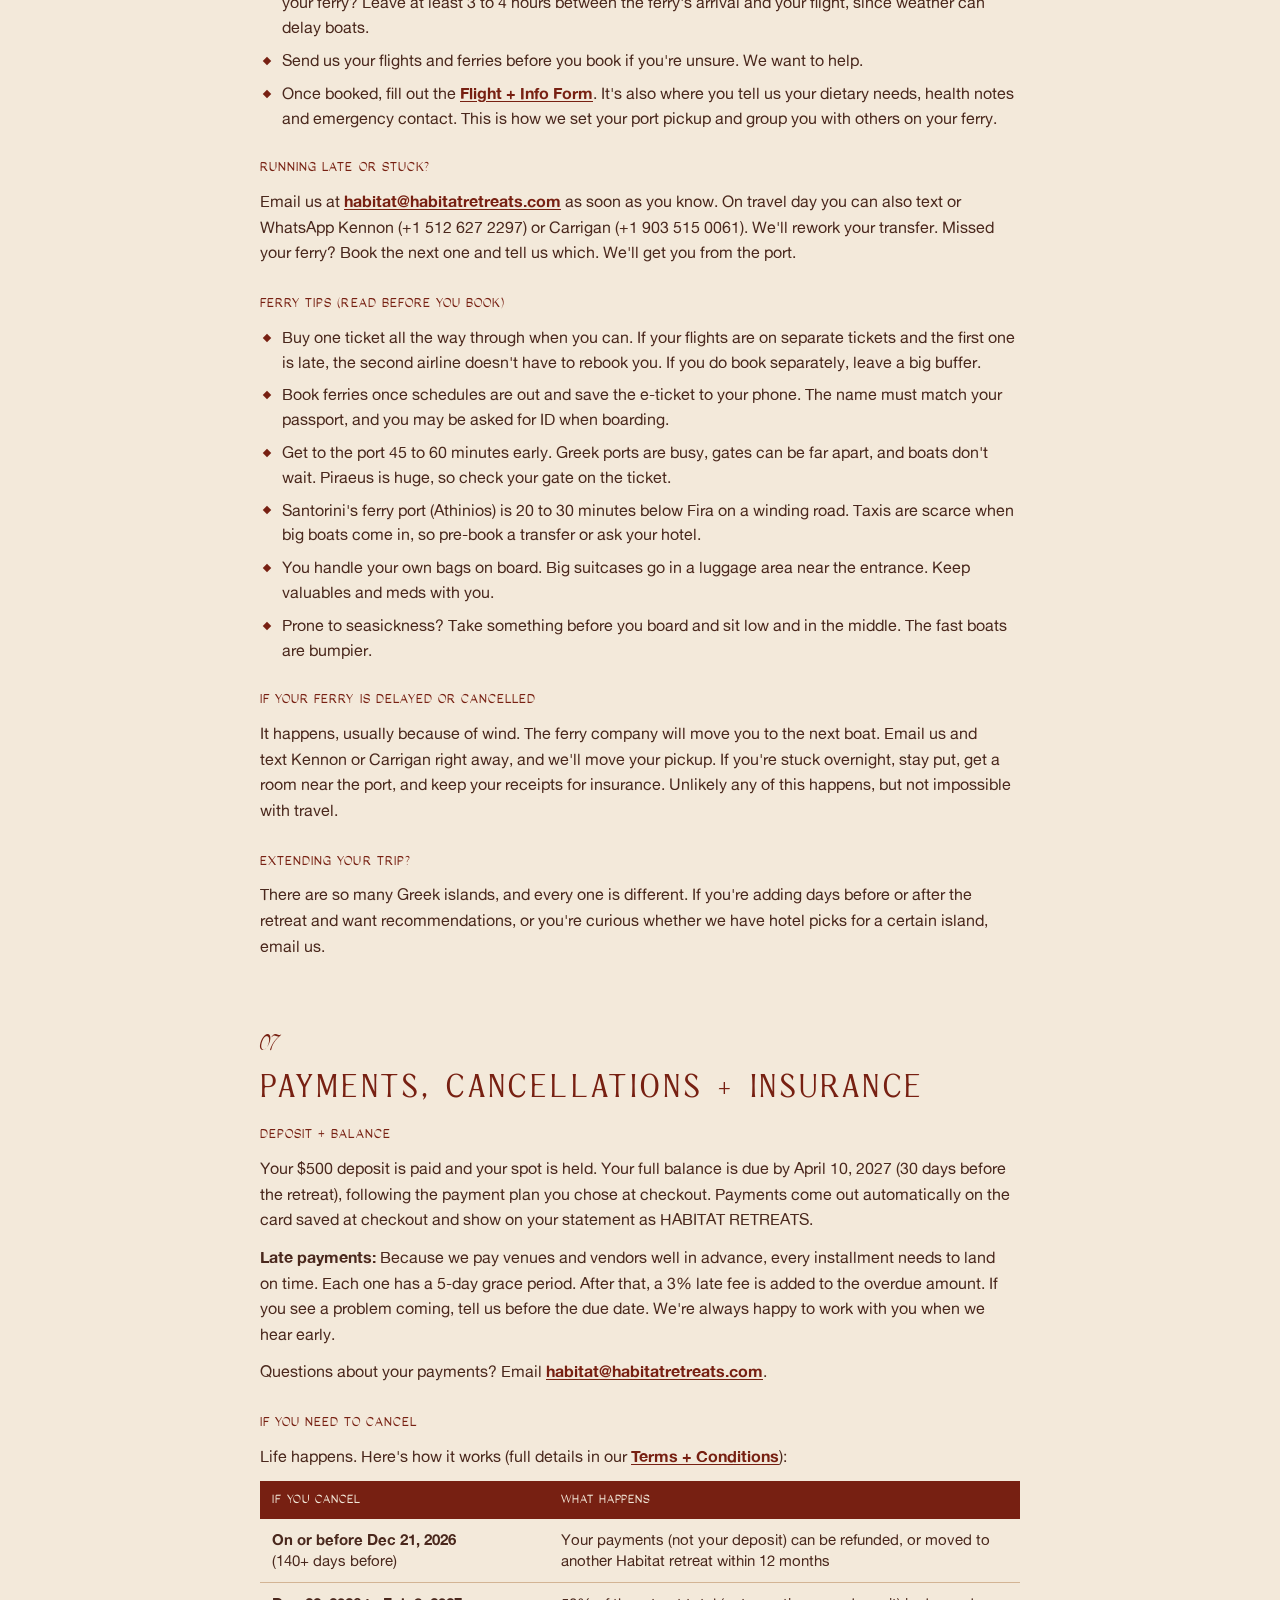
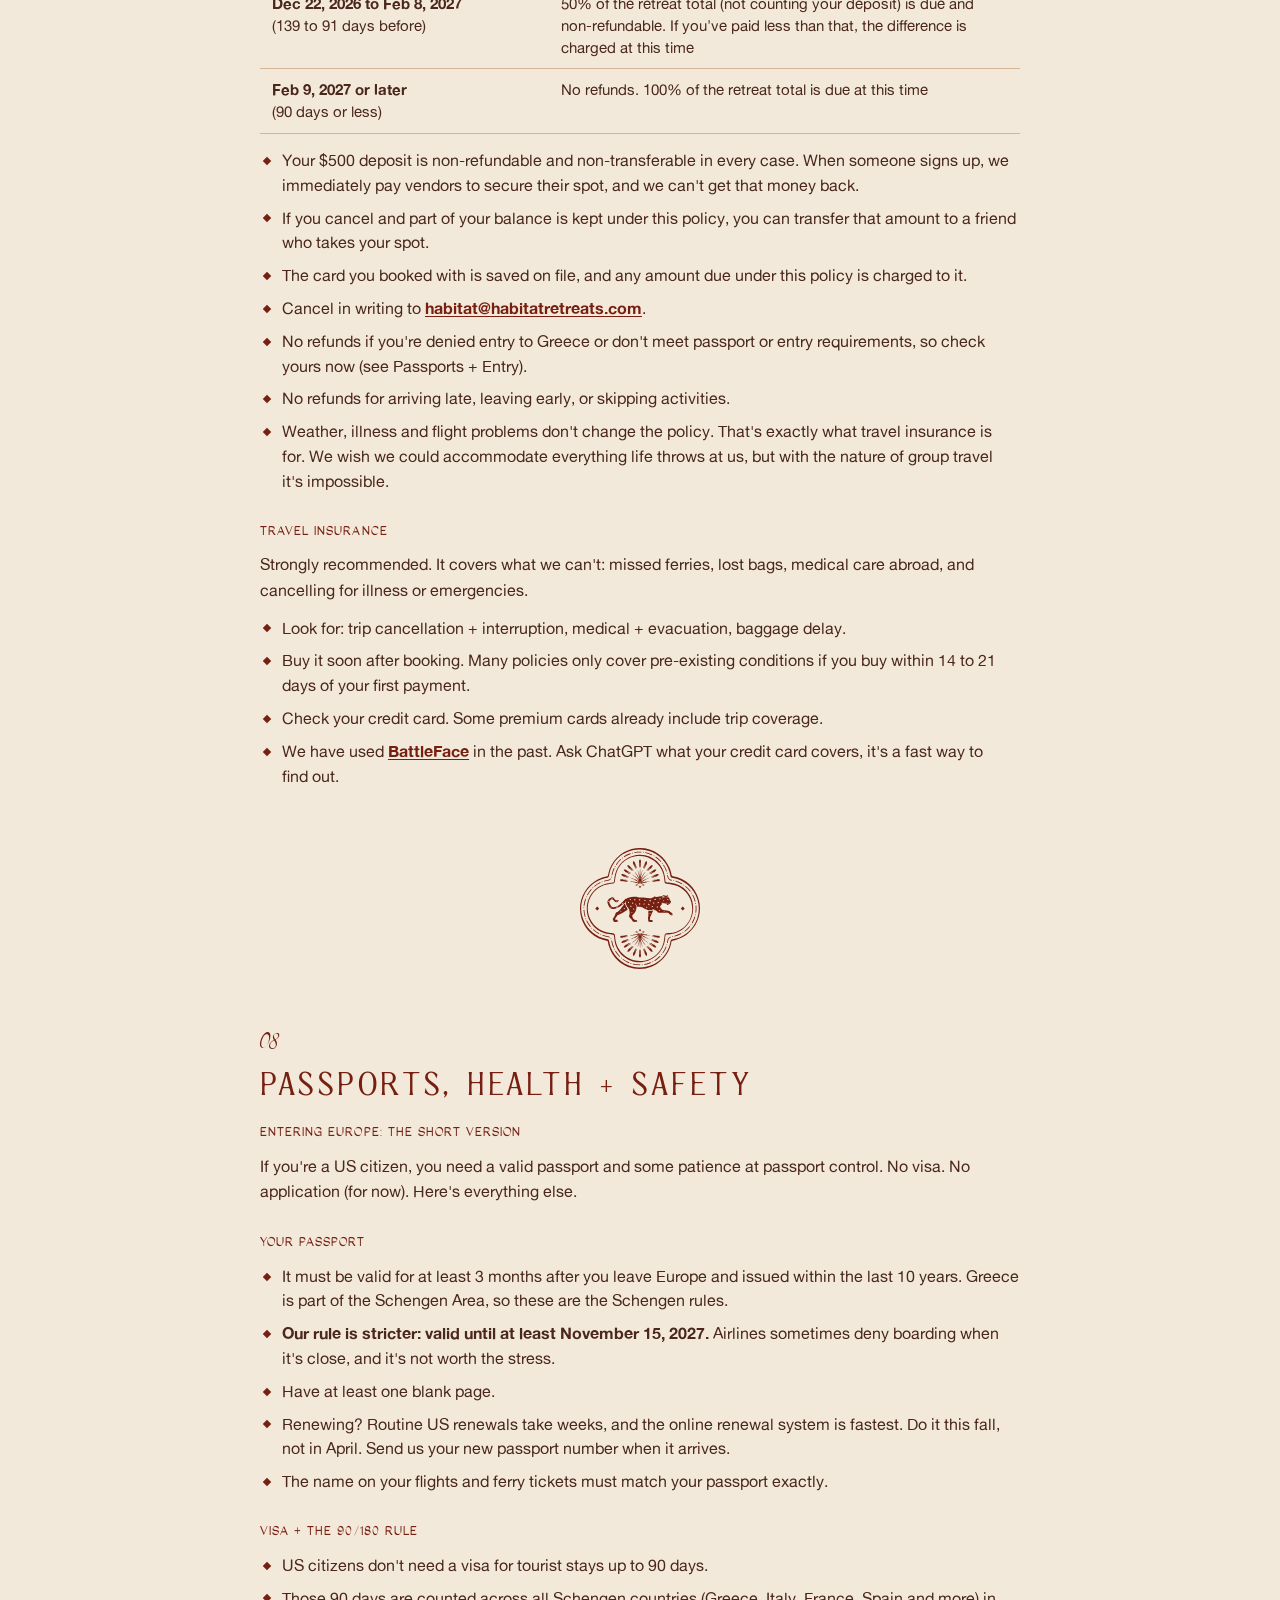
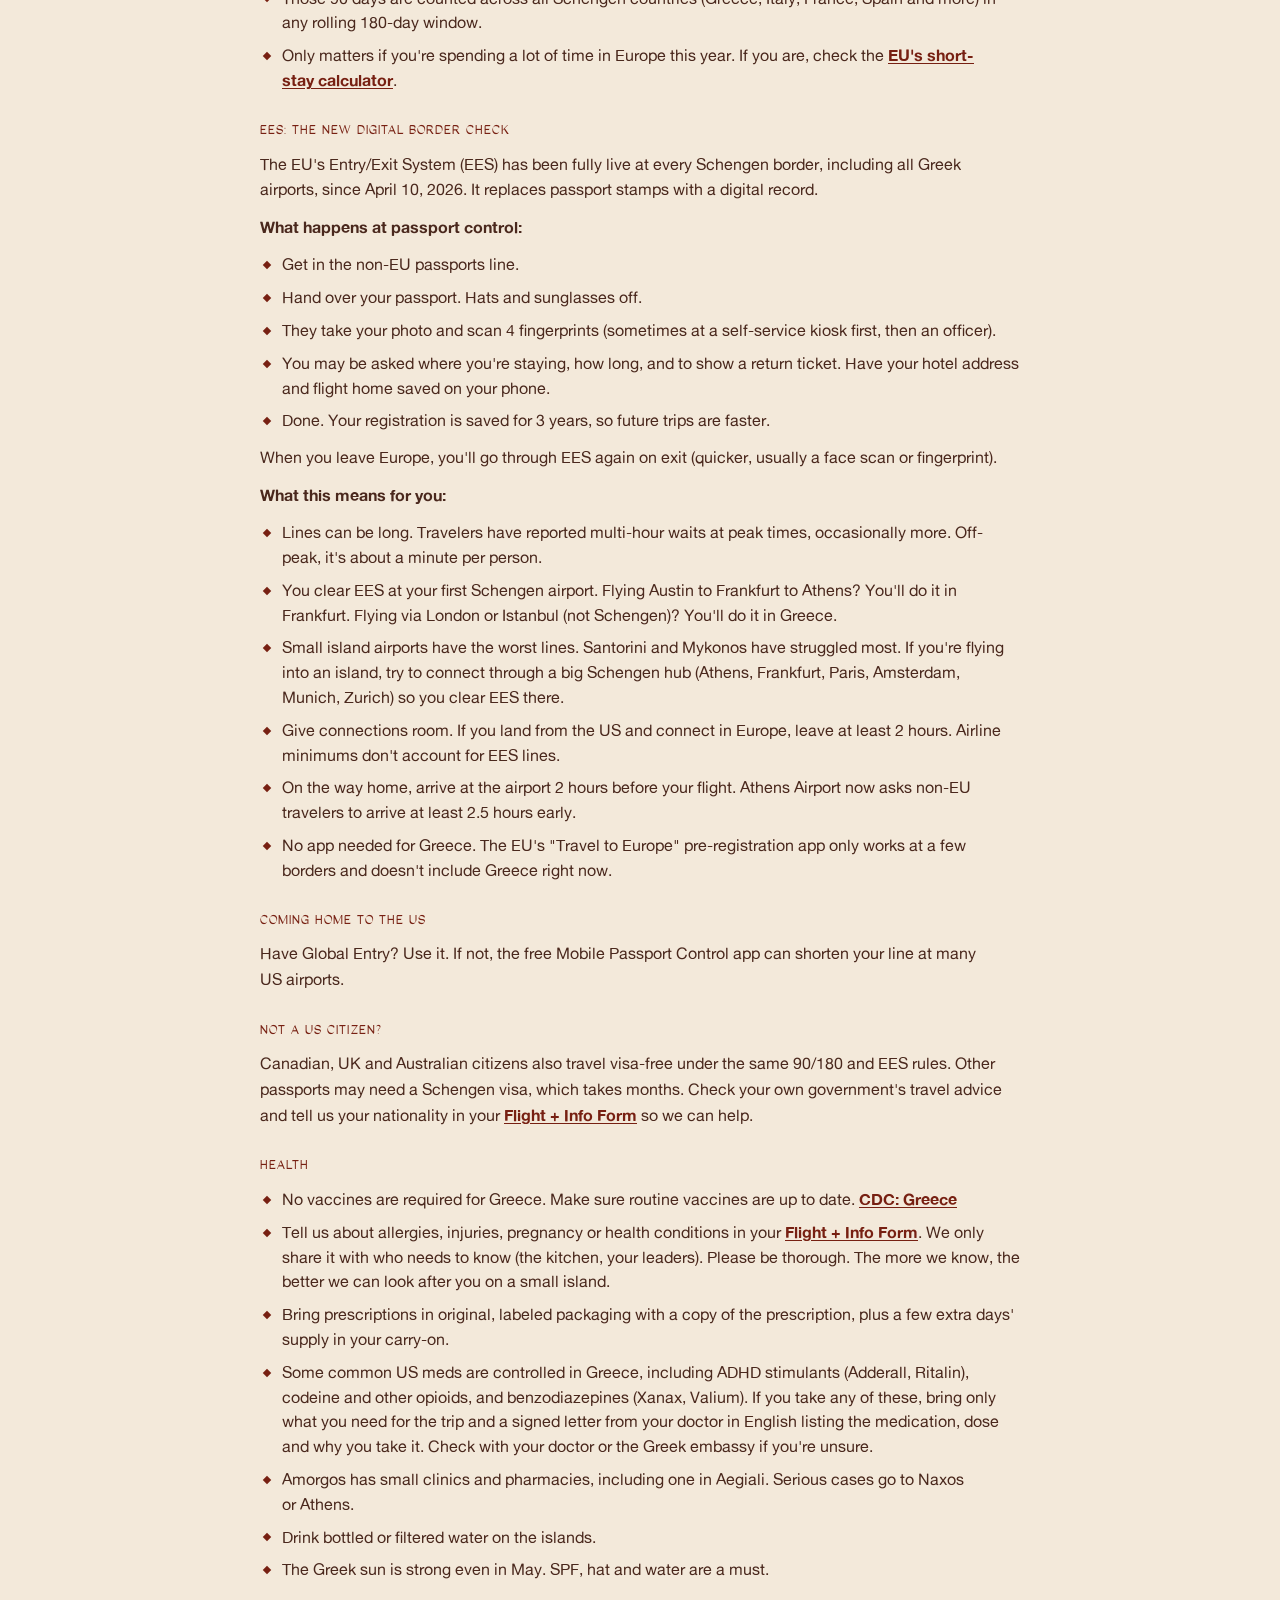
==== commit 621c1356: "Greece: remove venue photos, add host headshots and Kennon's photos Co-Authored-By: Claude Opus 5.5 " ====
--- a/greece-2027/index.html
+++ b/greece-2027/index.html
@@ -116,6 +116,7 @@
 .photo-wide{margin:4px 0 20px}
 .photo-wide img{aspect-ratio:3/2}
 @media (max-width:520px){.photo-pair{gap:6px}}
+.headshot{display:block;width:96px;height:96px;border-radius:50%;object-fit:cover;object-position:45% 40%;margin:0 0 14px}
 @media (max-width:620px){
   .g [style*="grid-template-columns"]{grid-template-columns:minmax(0,1fr) !important;gap:8px !important}
   .g .sec{padding-top:44px}
@@ -152,7 +153,7 @@
 <div class="band tile" aria-hidden="true"></div>
 
 <main class="wrap">
-  <figure class="photo photo-hero"><img src="photos/hero-aegialis-bay.jpg" alt="Aegiali bay on Amorgos from Aegialis Hotel &amp; Spa"></figure>
+  <figure class="photo photo-hero"><img src="photos/hero-aegiali-village.jpg" alt="Aegiali village and bay on Amorgos"></figure>
   <div class="quick">
     <a href="https://docs.google.com/forms/d/e/1FAIpQLSdge0zXwREFwfIdyfeRZv0gb27XzXF15d18PL1EZtjag3X5HQ/viewform" target="_blank" rel="noopener"><b>Flight + Info Form</b><span>Flights, ferries, dietary needs, health notes, emergency contact</span></a>
     <a href="https://docs.google.com/forms/d/e/1FAIpQLSe7u2kuV1fyHj5GzP_kXplLgOZrj8qUxyGzDWy-2w_G9Jx1SQ/viewform" target="_blank" rel="noopener"><b>Roommate Matching Quiz</b><span>Booked a shared room on your own? Start here</span></a>
@@ -207,7 +208,7 @@
 <span class="eb">03</span>
 <h2>Day-by-day itinerary</h2>
 <p>Here's the week. Exact class times and meeting points will live in one live link, so if anything changes, you always check the same place. If something does change, we'll announce it in the group message. Every class and activity is optional, always.</p>
-<div class="photo-pair"><figure class="photo"><img src="photos/reformer-pilates.jpg" alt="Morning reformer Pilates class" loading="lazy"></figure><figure class="photo"><img src="photos/boat-day.jpg" alt="Boat day off the coast of Amorgos" loading="lazy"></figure></div>
+<div class="photo-pair"><figure class="photo"><img src="photos/reformer-pilates.jpg" alt="Morning reformer Pilates class" loading="lazy"></figure><figure class="photo"><img src="photos/boat-day-group.jpg" alt="The group on the bow during boat day" loading="lazy"></figure></div>
 <div style="display: flex; flex-direction: column; gap: 6px; background: #9CAEBC; padding: 20px 24px; margin: 14px 0 10px; color: #4A281D">
 <div style="font-size: 12px; letter-spacing: 0.18em; text-transform: uppercase; font-weight: 600; color: #4A281D">Every morning, Tue to Sat</div>
 <div style="font-family: 'La Magnifique','Optima', sans-serif; font-size: 20px; color: #4A281D">Coffee at 7:30 | Reformer Pilates 8 to 9 | Breakfast 9 to 10</div>
@@ -342,7 +343,7 @@
 <div class="sec" id="where-you-ll-stay">
 <span class="eb">05</span>
 <h2>Where you'll stay</h2>
-<figure class="photo photo-wide"><img src="photos/studio-terrace.jpg" alt="The reformer studio terrace at Aegialis, looking out to sea" loading="lazy"></figure>
+<div class="photo-pair"><figure class="photo"><img src="photos/sunset-room-view.jpg" alt="Sunset over the mountains from a room on Amorgos" loading="lazy"></figure><figure class="photo"><img src="photos/rooftop.jpg" alt="Two guests waving from a whitewashed rooftop" loading="lazy"></figure></div>
 <h3 style="margin-top: 0">Aegialis Hotel &amp; Spa</h3>
 <p>A five-star spa hotel built into the hillside above Aegiali bay, with sea views from every room. It's a short walk down to the beach and the tavernas, and you'll float between the reformer studio, the pool and the terrace all week.</p>
 <div class="tw"><table class="kv">
@@ -616,17 +617,20 @@
 <h3 style="margin-top: 0">Your hosts</h3>
 <div style="display: grid; grid-template-columns: repeat(2, minmax(0, 1fr)); gap: 24px; margin-bottom: 12px">
 <div style="border: 1px solid #772012; padding: 20px 22px">
+<img class="headshot" src="photos/host-kennon.jpg" alt="Kennon Goldreyer" loading="lazy">
 <div style="font-family: 'La Magnifique','Optima', sans-serif; font-size: 22px; color: #772012">KENNON GOLDREYER</div>
 <div style="font-family: 'ED Sonar',Georgia, serif; font-style: italic; font-size: 18px; margin-bottom: 8px">Co-founder, Habitat Retreats</div>
 <p style="margin: 0; font-size: 15px">Kennon came into Habitat already believing the best trips are the ones you can't fully explain to people back home. She's your hype girl on the ground, the one who's already scoped the best swimming spot before anyone else wakes up.</p>
 </div>
 <div style="border: 1px solid #772012; padding: 20px 22px">
+<img class="headshot" src="photos/host-carrigan.jpg" alt="Carrigan Whiteley" loading="lazy">
 <div style="font-family: 'La Magnifique','Optima', sans-serif; font-size: 22px; color: #772012">CARRIGAN WHITELEY</div>
 <div style="font-family: 'ED Sonar',Georgia, serif; font-style: italic; font-size: 18px; margin-bottom: 8px">Co-founder, Habitat Retreats</div>
 <p style="margin: 0; font-size: 15px">Carrigan started Habitat because she knew there was a way to take more intentional vacations, and build a community around it at the same time. She's the one who'll talk you into the ridge hike, then hand you a glass of wine at the top.</p>
 </div>
 </div>
 <p>We're with you the whole week, and we teach every class. No handoffs.</p>
+<div class="photo-pair"><figure class="photo"><img src="photos/sunset-dinner.jpg" alt="Two guests hugging at sunset" loading="lazy"></figure><figure class="photo"><img src="photos/swim-stop.jpg" alt="A guest on the rocks at a swim stop" loading="lazy"></figure></div>
 
 <h3>Classes</h3>
 <ul>
